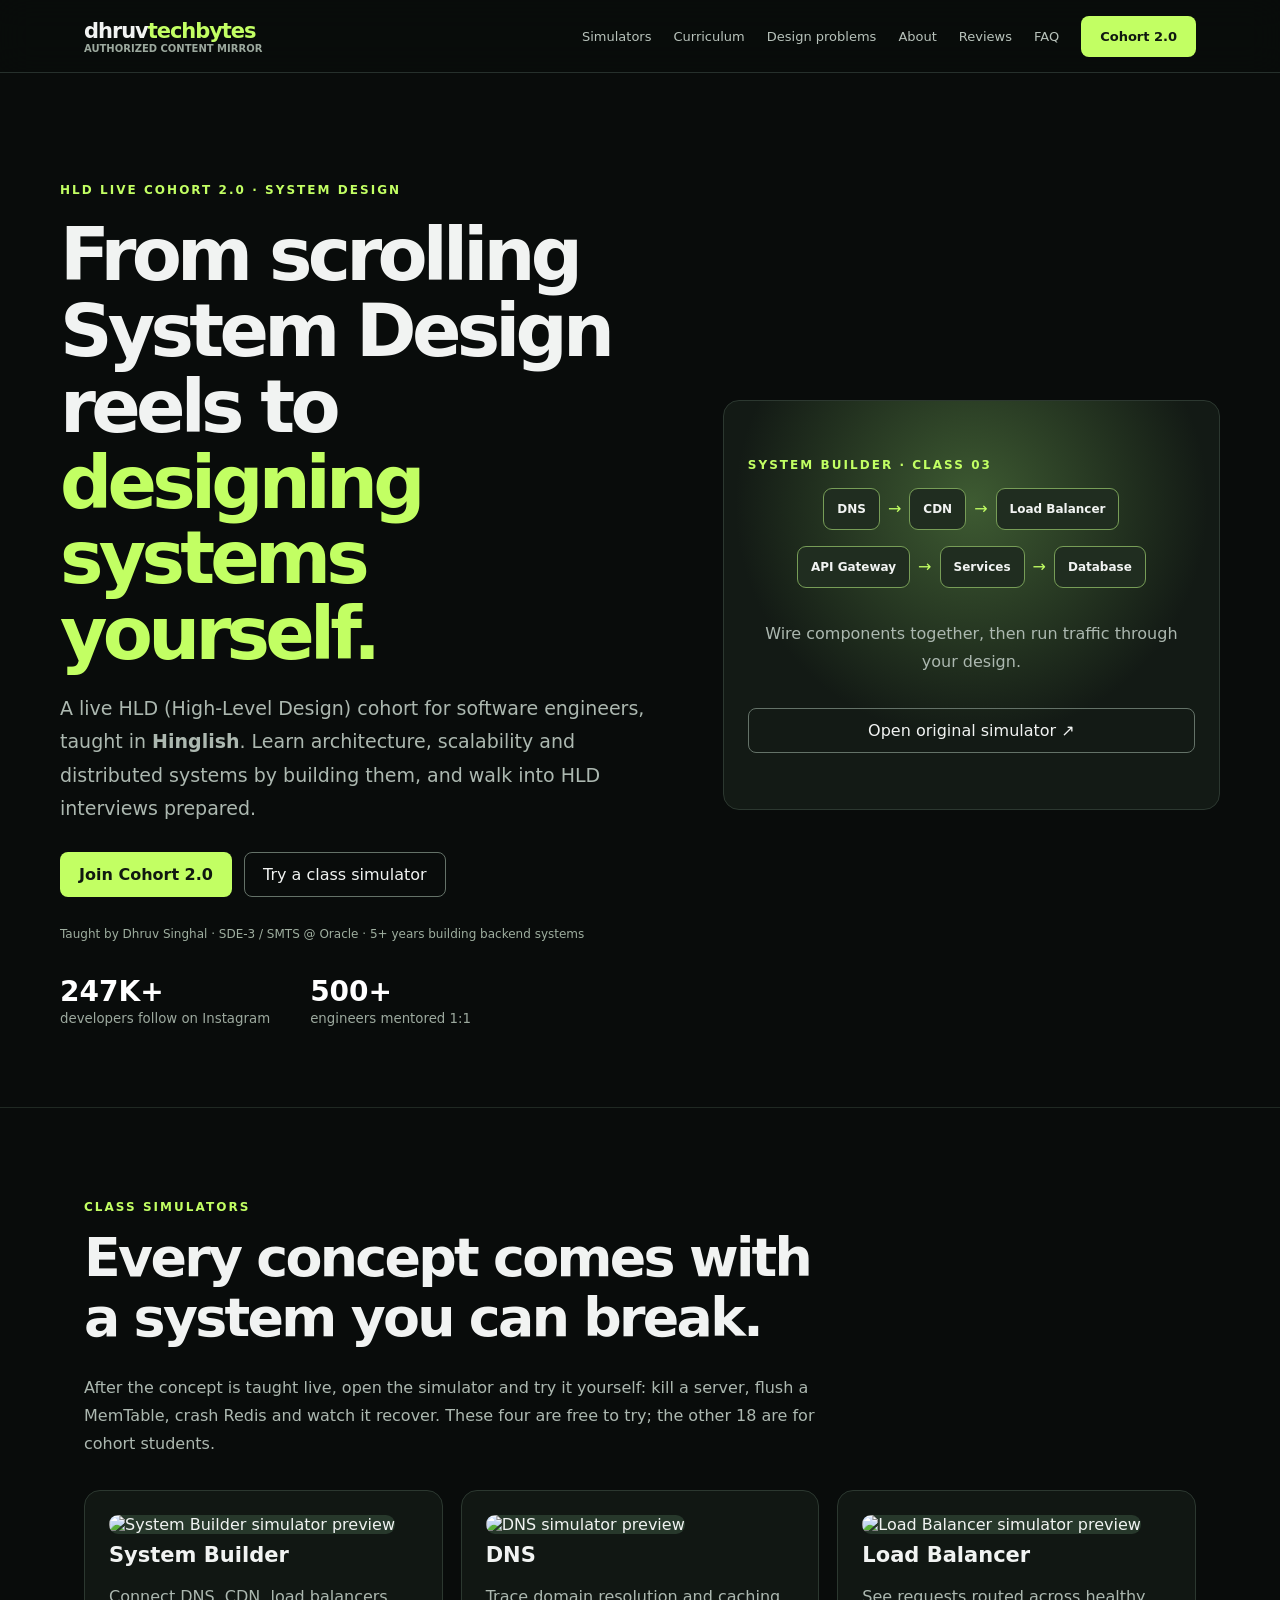
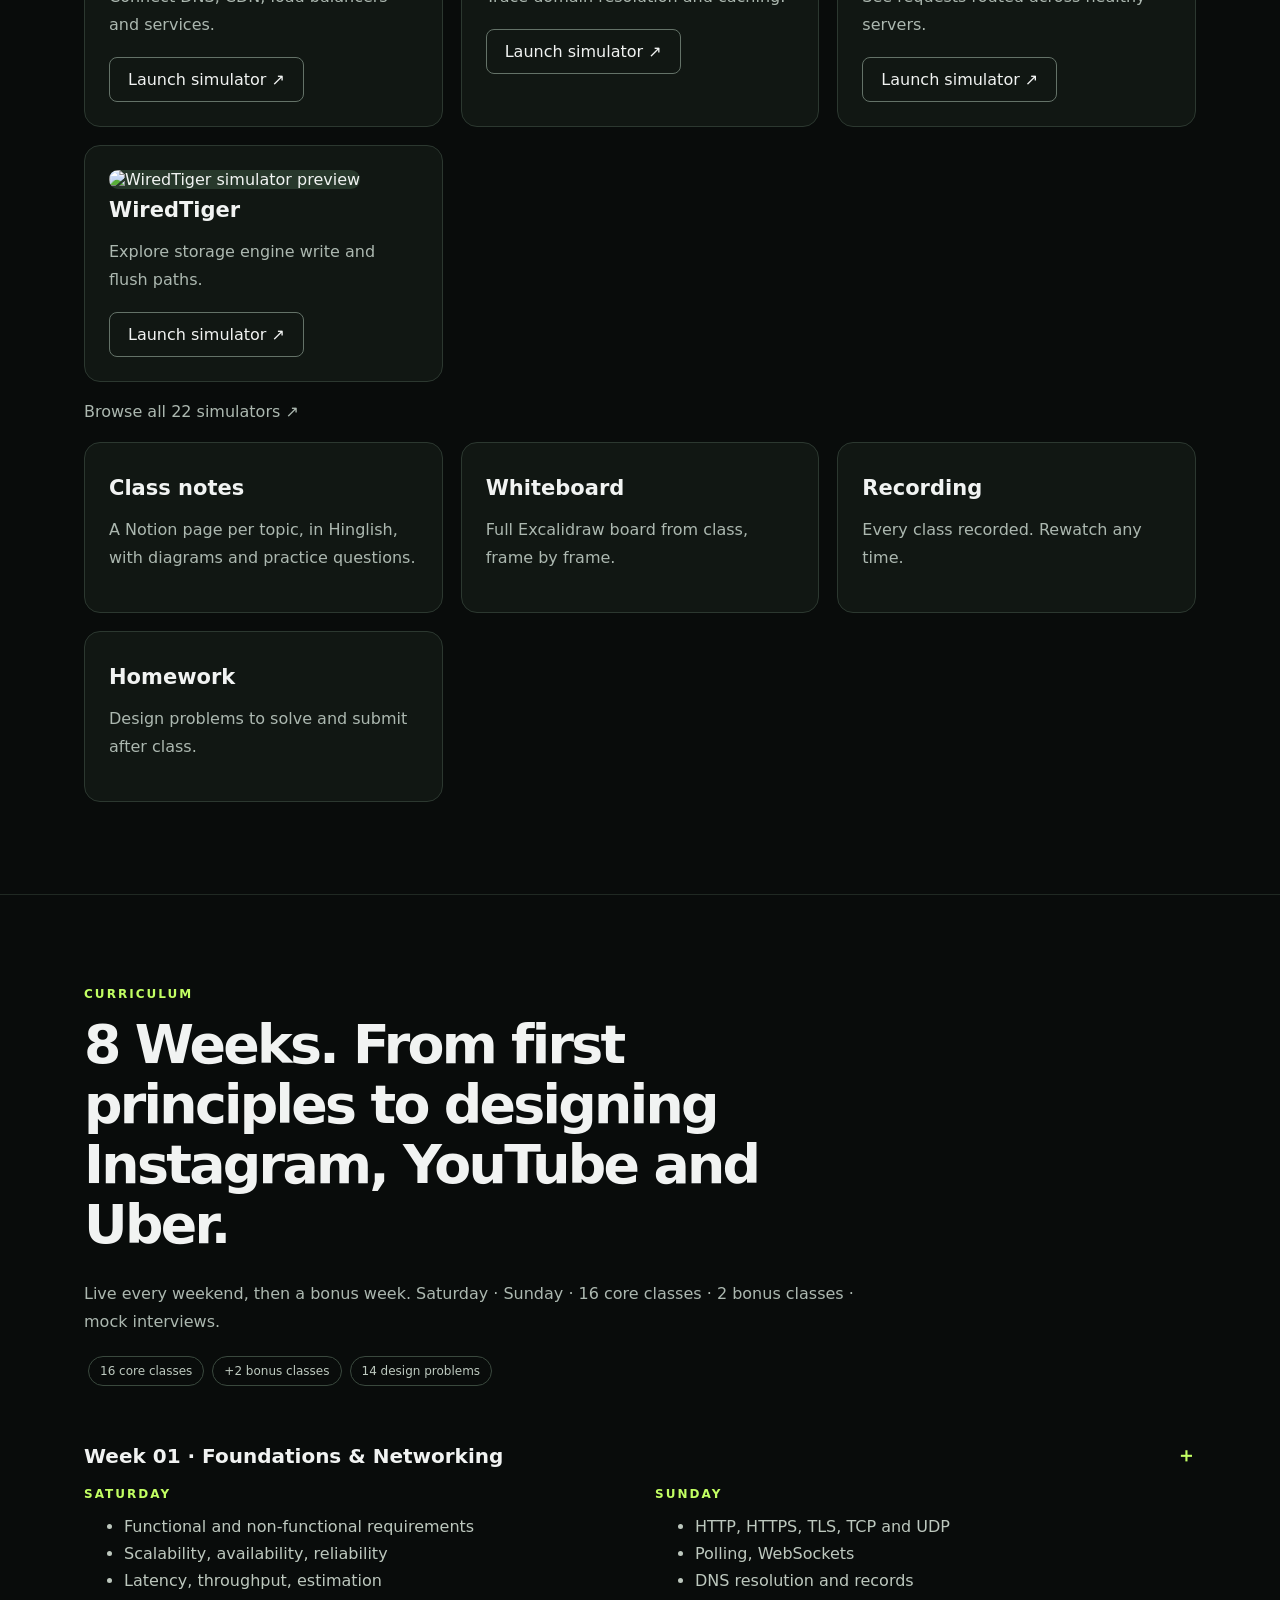
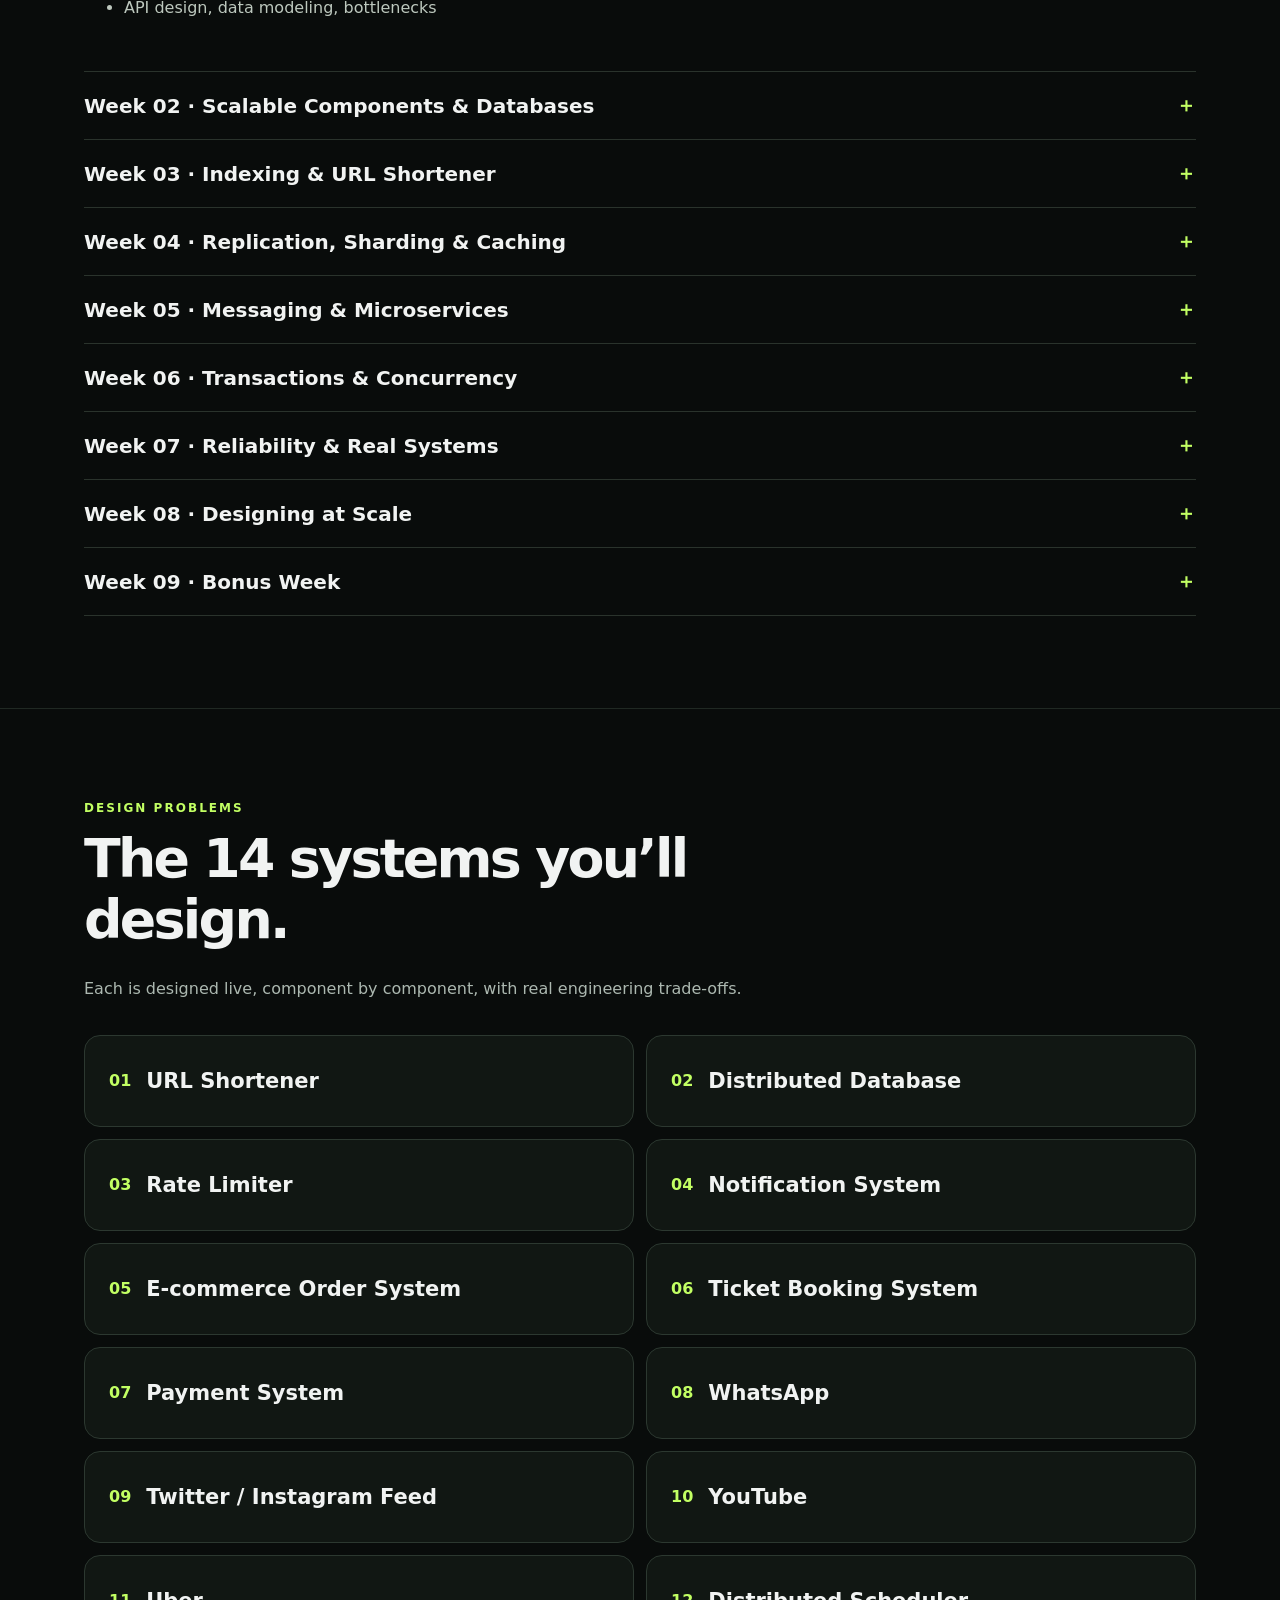
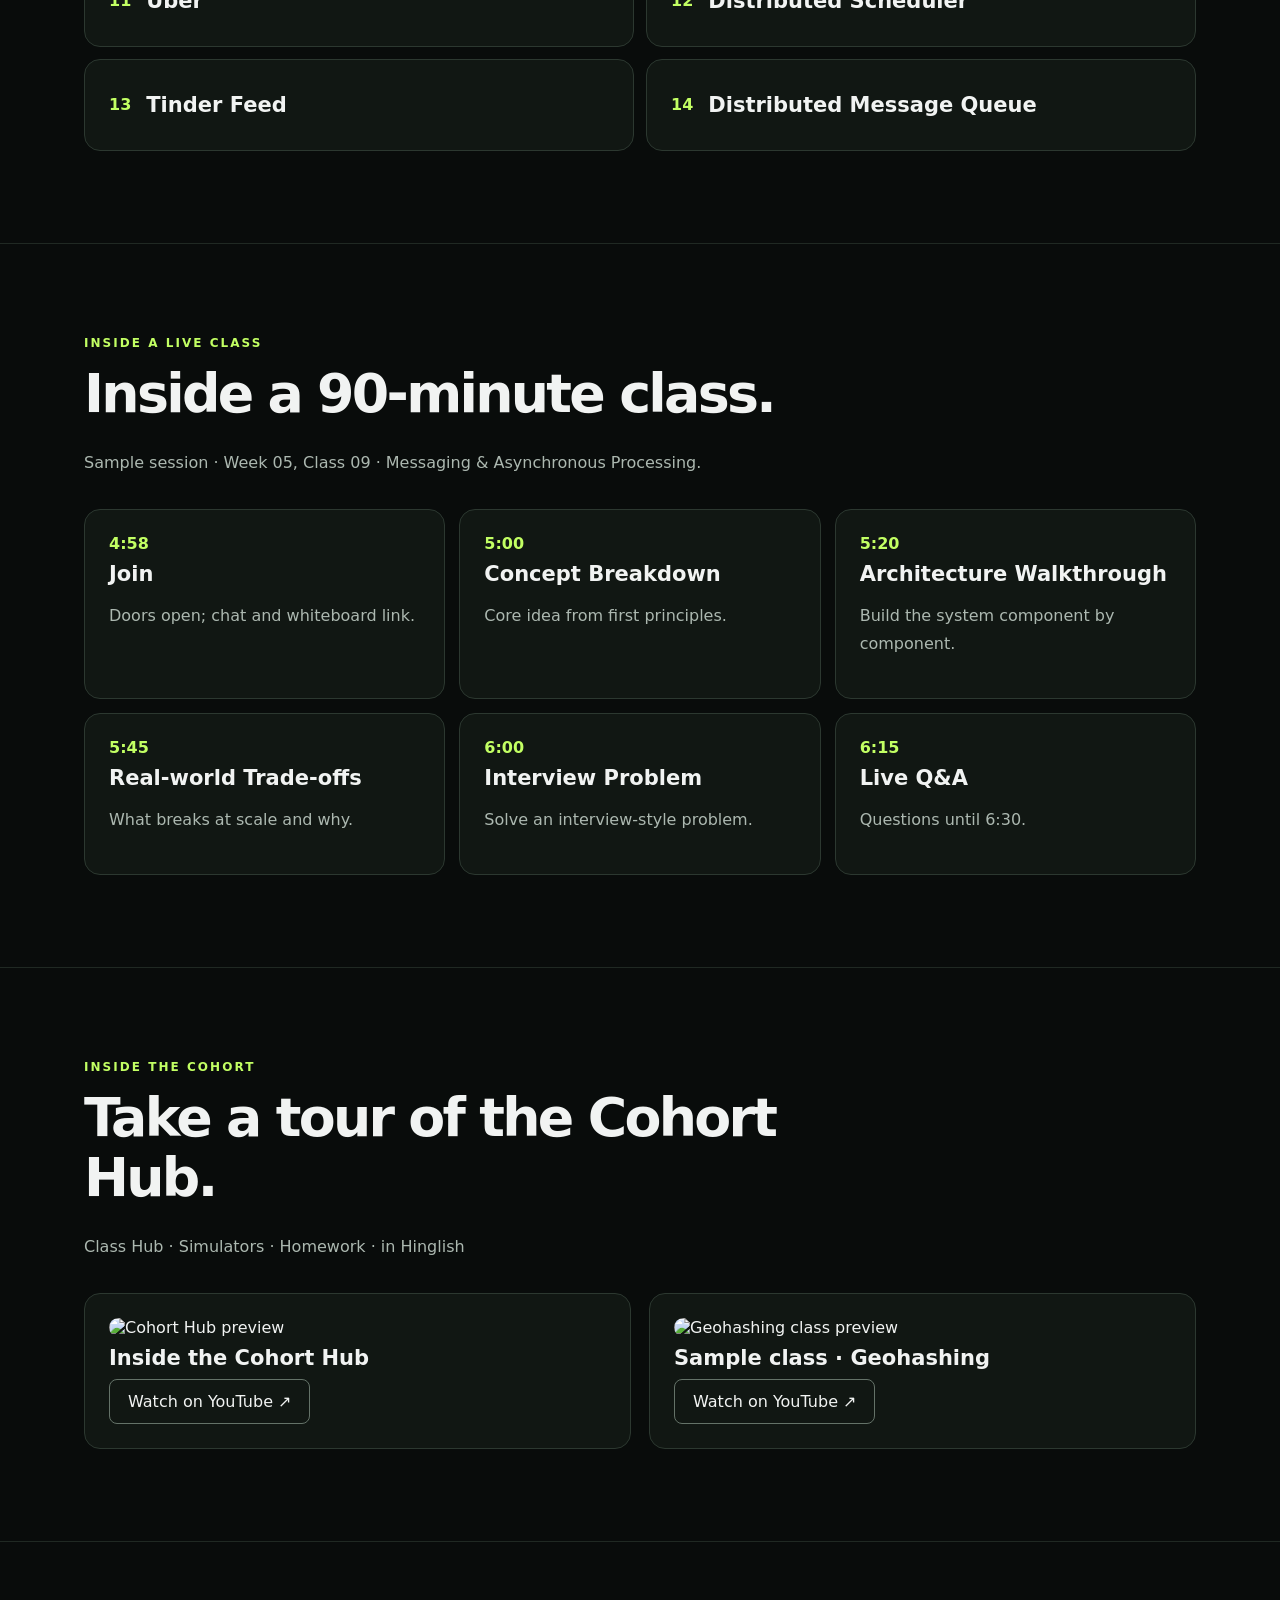
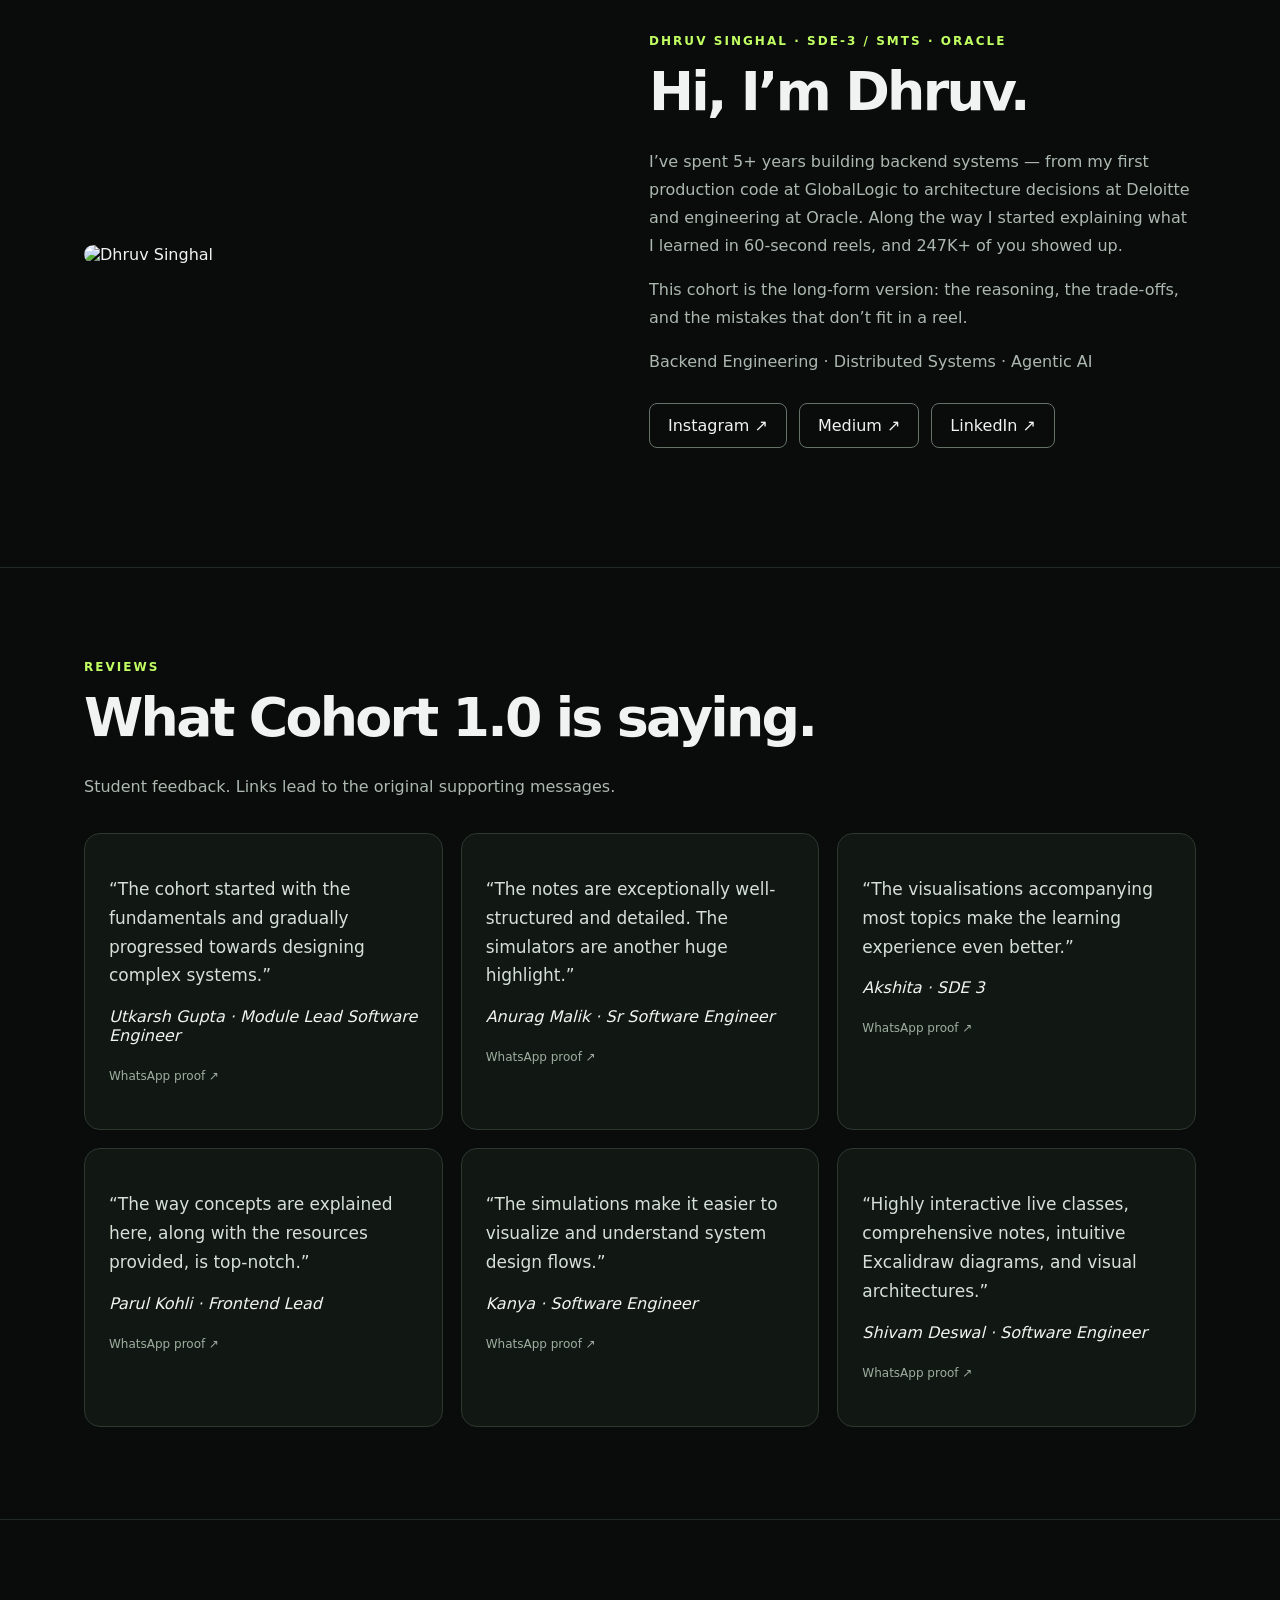
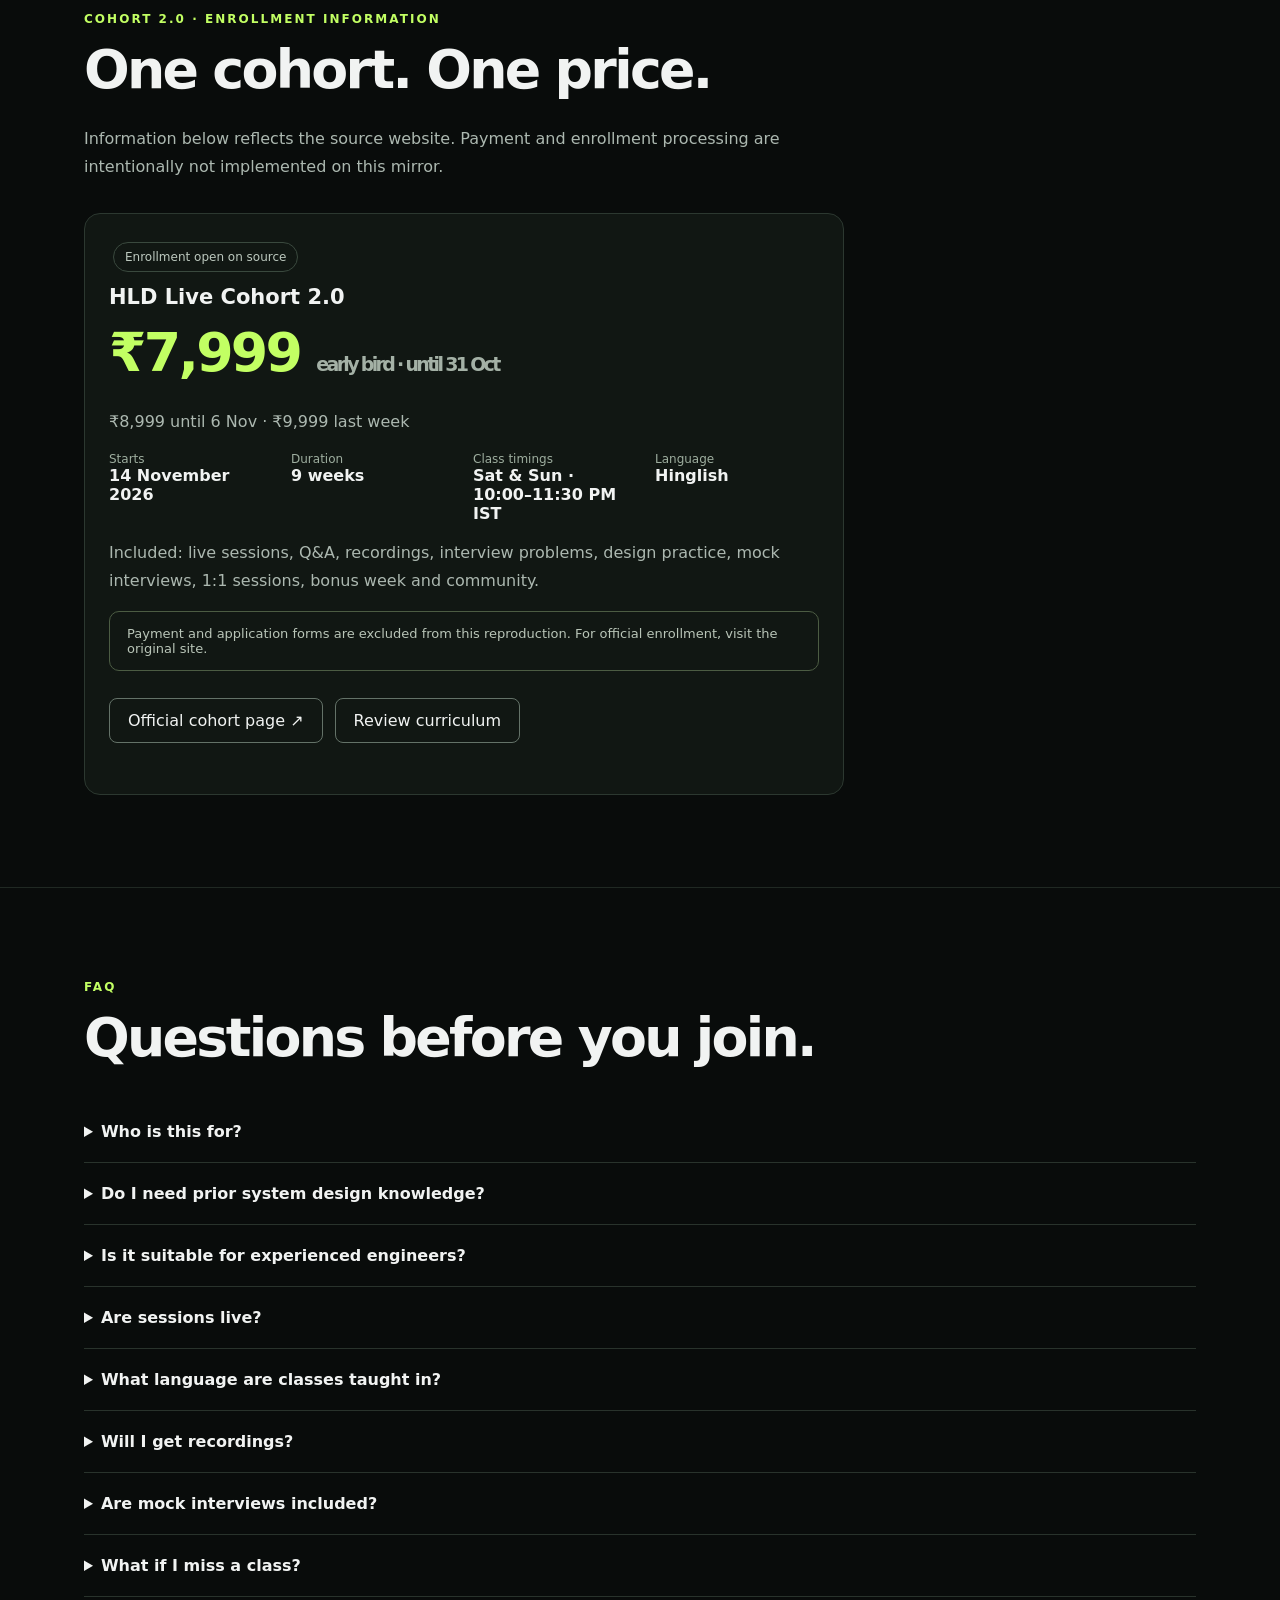
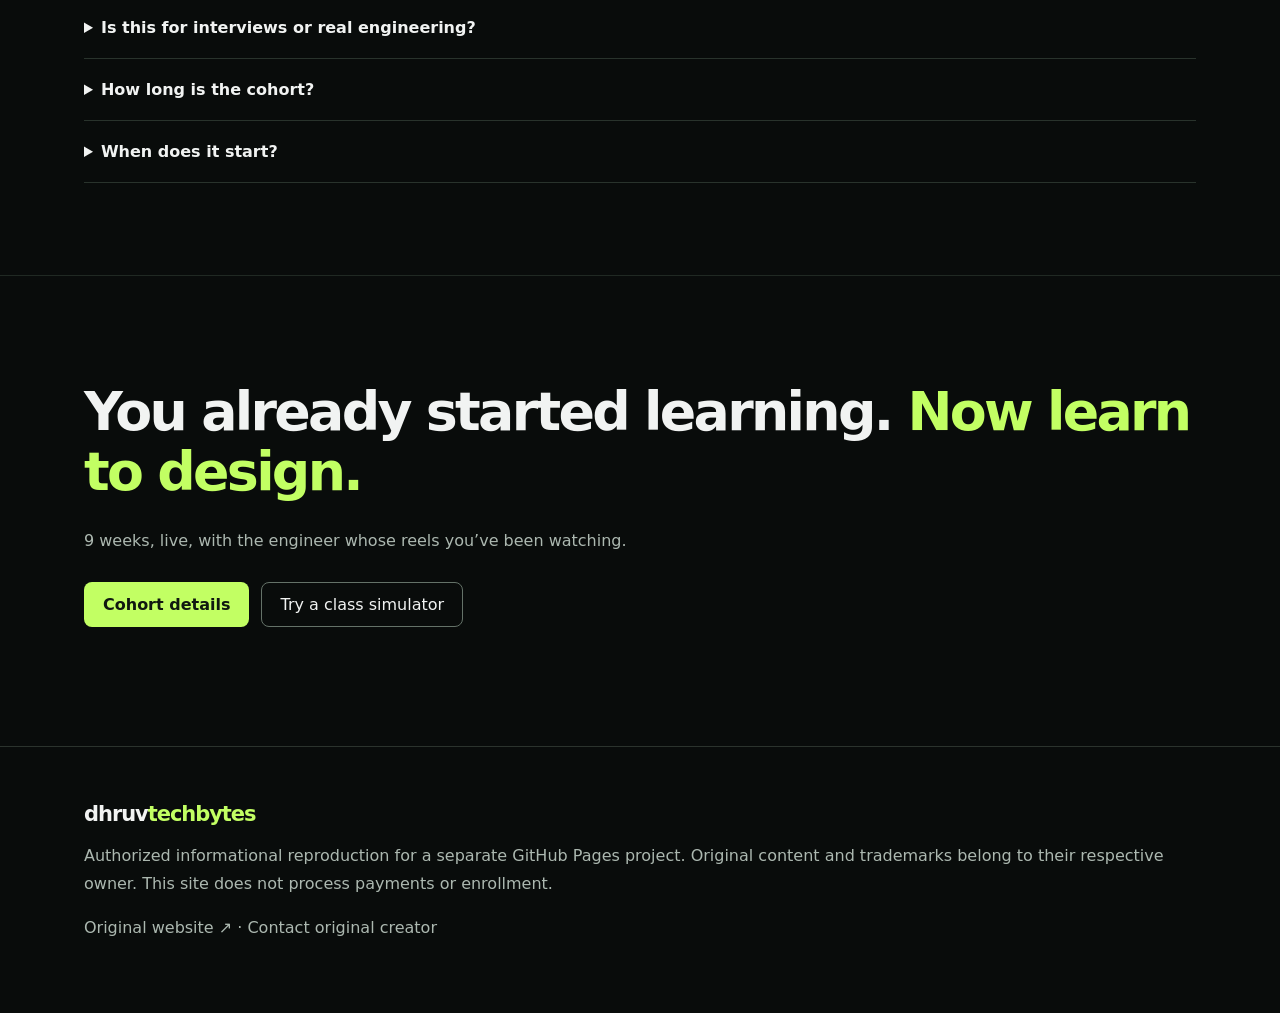
==== hld-cohort/index.html @ 97efcf88 "feat: reproduce authorized HLD cohort content and navigation without payments" ====
<!doctype html><html lang="en"><head><meta charset="utf-8"><meta name="viewport" content="width=device-width,initial-scale=1"><title>HLD Live Cohort 2.0 — DhruvTechBytes (Authorized Mirror)</title><meta name="description" content="HLD Live Cohort 2.0: curriculum, interactive system design simulators, class previews and FAQs."><style>
:root{font-family:Inter,ui-sans-serif,system-ui,sans-serif;color:#f1f3f2;background:#090c0b;scroll-behavior:smooth}*{box-sizing:border-box}body{margin:0}a{color:inherit;text-decoration:none}button{font:inherit;cursor:pointer}.wrap{max-width:1160px;margin:auto;padding:0 24px}header{position:sticky;top:0;background:#090c0bea;backdrop-filter:blur(16px);z-index:5;border-bottom:1px solid #26302c}.nav{min-height:72px;display:flex;align-items:center;justify-content:space-between;gap:16px}.brand{font-weight:900;letter-spacing:-.05em;font-size:21px}.brand span,.accent{color:#c2ff63}.links{display:flex;gap:22px;align-items:center;font-size:13px;color:#b8c3bb}.pill,.primary{display:inline-block;background:#c2ff63;color:#101810;border:0;border-radius:8px;padding:13px 19px;font-weight:800}.outline{display:inline-block;border:1px solid #647268;padding:12px 18px;border-radius:8px}.hero{padding:110px 0 80px;display:grid;grid-template-columns:1.1fr .9fr;gap:55px;align-items:center}.eyebrow{color:#c2ff63;text-transform:uppercase;letter-spacing:.17em;font-size:12px;font-weight:800}h1{font-size:clamp(46px,5.7vw,79px);line-height:1.04;letter-spacing:-.065em;margin:20px 0}h2{font-size:clamp(34px,4.2vw,55px);letter-spacing:-.05em;line-height:1.12;margin:14px 0 25px}h3{font-size:21px;margin:9px 0}p{color:#acb8b0;line-height:1.75}.lead{font-size:19px;max-width:640px}.actions{display:flex;flex-wrap:wrap;gap:12px;margin:27px 0}.card{border:1px solid #2c3830;background:#111713;border-radius:16px;padding:24px}.heroart{min-height:410px;background:radial-gradient(circle at 50% 25%,#3e5b32,#131a15 60%);display:flex;flex-direction:column;justify-content:center;gap:16px}.architecture{display:flex;flex-wrap:wrap;gap:8px;justify-content:center;align-items:center}.node{border:1px solid #779d57;background:#202d20;border-radius:9px;padding:13px;font-size:12px;font-weight:700}.arrow{color:#c2ff63}.stats{display:flex;gap:40px;margin-top:30px}.stats strong{font-size:28px;color:#fff;display:block}.stats small{color:#9ca99e}.section{padding:92px 0;border-top:1px solid #202923}.sectionhead{max-width:770px;margin-bottom:32px}.grid{display:grid;grid-template-columns:repeat(3,1fr);gap:18px}.simcard img{width:100%;aspect-ratio:16/10;object-fit:cover;border-radius:9px;background:#27382b}.simcard p{margin-bottom:18px}.tiny{font-size:12px;color:#9eae9f}.chip{display:inline-block;border:1px solid #3a493e;border-radius:30px;padding:7px 11px;margin:4px;color:#bdc9bf;font-size:12px}.week{border-bottom:1px solid #2a332c;padding:20px 0}.week summary{cursor:pointer;display:flex;justify-content:space-between;gap:15px;align-items:center;font-size:20px;font-weight:750}.weekgrid{display:grid;grid-template-columns:1fr 1fr;gap:30px;padding:18px 0}.week li{color:#bdc8be;margin:8px 0}.systems{display:grid;grid-template-columns:repeat(2,1fr);gap:12px}.system{display:flex;gap:15px;align-items:center}.system b{color:#c2ff63}.timeline{display:grid;grid-template-columns:repeat(3,1fr);gap:14px}.timeline .time{color:#c2ff63;font-weight:800}.media{width:100%;aspect-ratio:16/9;object-fit:cover;border-radius:12px}.quote{font-size:17px;line-height:1.7;color:#d6e0d7}.quote cite{display:block;margin-top:18px;color:#c2ff63;font-style:normal}.faq details{padding:21px 0;border-bottom:1px solid #29332c}.faq summary{cursor:pointer;font-weight:700}.faq p{margin-bottom:0}.footer{padding:55px 0;border-top:1px solid #2b332d}.notice{border:1px solid #4c5c43;padding:14px 17px;border-radius:10px;color:#b9c5b8;font-size:13px}.simdemo{margin-top:20px}.simdemo button{margin:6px 7px 0 0;background:#243728;color:#e4f5dc;border:1px solid #6b8864;border-radius:8px;padding:10px}.simdemo output{display:block;padding:16px;margin-top:14px;background:#090f0b;border-radius:8px;color:#c2ff63;min-height:52px}#menu{display:none}@media(max-width:800px){.hero{grid-template-columns:1fr;padding-top:65px}.grid,.timeline{grid-template-columns:1fr 1fr}.links{display:none;position:absolute;top:72px;left:0;right:0;background:#101812;padding:22px;flex-direction:column}.links.open{display:flex}#menu{display:block;background:none;border:1px solid #445448;color:white;padding:8px;border-radius:7px}.stats{gap:22px}}@media(max-width:540px){.grid,.timeline,.systems,.weekgrid{grid-template-columns:1fr}.stats{flex-wrap:wrap}.section{padding:60px 0}}
</style></head><body><header><div class="wrap nav"><a href="#top" class="brand">dhruv<span>techbytes</span><span style="font-size:10px;display:block;letter-spacing:0;color:#9ca99e">AUTHORIZED CONTENT MIRROR</span></a><button id="menu" aria-label="Toggle navigation" aria-expanded="false">☰</button><nav class="links" id="nav"><a href="#practice">Simulators</a><a href="#curriculum">Curriculum</a><a href="#systems">Design problems</a><a href="#about">About</a><a href="#reviews">Reviews</a><a href="#faq">FAQ</a><a class="pill" href="#cohort">Cohort 2.0</a></nav></div></header>
<main id="top"><div class="wrap hero"><div><div class="eyebrow">HLD Live Cohort 2.0 · System Design</div><h1>From scrolling System Design reels to <span class="accent">designing systems yourself.</span></h1><p class="lead">A live HLD (High-Level Design) cohort for software engineers, taught in <b>Hinglish</b>. Learn architecture, scalability and distributed systems by building them, and walk into HLD interviews prepared.</p><div class="actions"><a class="primary" href="#cohort">Join Cohort 2.0</a><a class="outline" href="#practice">Try a class simulator</a></div><p class="tiny">Taught by Dhruv Singhal · SDE-3 / SMTS @ Oracle · 5+ years building backend systems</p><div class="stats"><div><strong>247K+</strong><small>developers follow on Instagram</small></div><div><strong>500+</strong><small>engineers mentored 1:1</small></div></div></div><div class="card heroart"><div class="eyebrow">System Builder · Class 03</div><div class="architecture"><span class="node">DNS</span><span class="arrow">→</span><span class="node">CDN</span><span class="arrow">→</span><span class="node">Load Balancer</span></div><div class="architecture"><span class="node">API Gateway</span><span class="arrow">→</span><span class="node">Services</span><span class="arrow">→</span><span class="node">Database</span></div><p style="text-align:center">Wire components together, then run traffic through your design.</p><a class="outline" style="text-align:center" href="https://dhruvtechbytes.com/visualize/system-builder" target="_blank" rel="noopener">Open original simulator ↗</a></div></div>
<section id="practice" class="section"><div class="wrap"><div class="sectionhead"><div class="eyebrow">Class simulators</div><h2>Every concept comes with a system you can break.</h2><p>After the concept is taught live, open the simulator and try it yourself: kill a server, flush a MemTable, crash Redis and watch it recover. These four are free to try; the other 18 are for cohort students.</p></div><div class="grid"><article class="card simcard"><img loading="lazy" src="https://dhruvtechbytes.com/sims/system-builder.jpg" alt="System Builder simulator preview"><h3>System Builder</h3><p>Connect DNS, CDN, load balancers and services.</p><a class="outline" href="https://dhruvtechbytes.com/visualize/system-builder" target="_blank" rel="noopener">Launch simulator ↗</a></article><article class="card simcard"><img loading="lazy" src="https://dhruvtechbytes.com/sims/dns.jpg" alt="DNS simulator preview"><h3>DNS</h3><p>Trace domain resolution and caching.</p><a class="outline" href="https://dhruvtechbytes.com/visualize/dns" target="_blank" rel="noopener">Launch simulator ↗</a></article><article class="card simcard"><img loading="lazy" src="https://dhruvtechbytes.com/sims/load-balancer.jpg" alt="Load Balancer simulator preview"><h3>Load Balancer</h3><p>See requests routed across healthy servers.</p><a class="outline" href="https://dhruvtechbytes.com/visualize/load-balancer" target="_blank" rel="noopener">Launch simulator ↗</a></article><article class="card simcard"><img loading="lazy" src="https://dhruvtechbytes.com/sims/wiredtiger.jpg" alt="WiredTiger simulator preview"><h3>WiredTiger</h3><p>Explore storage engine write and flush paths.</p><a class="outline" href="https://dhruvtechbytes.com/visualize/wiredtiger" target="_blank" rel="noopener">Launch simulator ↗</a></article></div><p><a href="https://dhruvtechbytes.com/visualize" target="_blank" rel="noopener">Browse all 22 simulators ↗</a></p><div class="grid"><div class="card"><h3>Class notes</h3><p>A Notion page per topic, in Hinglish, with diagrams and practice questions.</p></div><div class="card"><h3>Whiteboard</h3><p>Full Excalidraw board from class, frame by frame.</p></div><div class="card"><h3>Recording</h3><p>Every class recorded. Rewatch any time.</p></div><div class="card"><h3>Homework</h3><p>Design problems to solve and submit after class.</p></div></div></div></section>
<section id="curriculum" class="section"><div class="wrap"><div class="sectionhead"><div class="eyebrow">Curriculum</div><h2>8 Weeks. From first principles to designing Instagram, YouTube and Uber.</h2><p>Live every weekend, then a bonus week. Saturday · Sunday · 16 core classes · 2 bonus classes · mock interviews.</p><span class="chip">16 core classes</span><span class="chip">+2 bonus classes</span><span class="chip">14 design problems</span></div><details class="week" open><summary><span>Week 01 · Foundations &amp; Networking</span><span class="accent">＋</span></summary><div class="weekgrid"><div><div class="eyebrow">Saturday</div><ul><li>Functional and non-functional requirements</li><li>Scalability, availability, reliability</li><li>Latency, throughput, estimation</li><li>API design, data modeling, bottlenecks</li></ul></div><div><div class="eyebrow">Sunday</div><ul><li>HTTP, HTTPS, TLS, TCP and UDP</li><li>Polling, WebSockets</li><li>DNS resolution and records</li></ul></div></div></details><details class="week" ><summary><span>Week 02 · Scalable Components &amp; Databases</span><span class="accent">＋</span></summary><div class="weekgrid"><div><div class="eyebrow">Saturday</div><ul><li>CDN, forward and reverse proxies</li><li>Load balancers and health checks</li><li>API gateways, horizontal and vertical scaling</li></ul></div><div><div class="eyebrow">Sunday</div><ul><li>SQL vs NoSQL, ACID</li><li>Key-value, document, wide-column and graph</li><li>Database selection framework</li></ul></div></div></details><details class="week" ><summary><span>Week 03 · Indexing &amp; URL Shortener</span><span class="accent">＋</span></summary><div class="weekgrid"><div><div class="eyebrow">Saturday</div><ul><li>Access patterns and indexing</li><li>B-trees, hash, geospatial and full-text indexes</li></ul></div><div><div class="eyebrow">Sunday</div><ul><li>Design a URL Shortener</li><li>Snowflake IDs, ticket server, ZooKeeper</li><li>Redis cache-aside and read replicas</li></ul></div></div></details><details class="week" ><summary><span>Week 04 · Replication, Sharding &amp; Caching</span><span class="accent">＋</span></summary><div class="weekgrid"><div><div class="eyebrow">Saturday</div><ul><li>Database replication and failover</li><li>Partitioning, sharding, CAP theorem</li><li>Design a Distributed Database</li></ul></div><div><div class="eyebrow">Sunday</div><ul><li>Caching patterns and TTL</li><li>Cache stampede, hot keys, Redis</li><li>Design a Rate Limiter</li></ul></div></div></details><details class="week" ><summary><span>Week 05 · Messaging &amp; Microservices</span><span class="accent">＋</span></summary><div class="weekgrid"><div><div class="eyebrow">Saturday</div><ul><li>Kafka, queues, pub/sub, consumer groups</li><li>Ordering, delivery semantics and DLQs</li><li>Design a Notification System</li></ul></div><div><div class="eyebrow">Sunday</div><ul><li>Monolith vs microservices</li><li>Service boundaries and discovery</li><li>Strangler pattern</li></ul></div></div></details><details class="week" ><summary><span>Week 06 · Transactions &amp; Concurrency</span><span class="accent">＋</span></summary><div class="weekgrid"><div><div class="eyebrow">Saturday</div><ul><li>2PC, Sagas, CQRS and event-driven systems</li><li>Design an E-commerce Order System</li></ul></div><div><div class="eyebrow">Sunday</div><ul><li>Race conditions, locking and isolation</li><li>Design a Ticket Booking System</li></ul></div></div></details><details class="week" ><summary><span>Week 07 · Reliability &amp; Real Systems</span><span class="accent">＋</span></summary><div class="weekgrid"><div><div class="eyebrow">Saturday</div><ul><li>Idempotency, retries, circuit breakers</li><li>Distributed counters and failover</li><li>Design a Payment System</li></ul></div><div><div class="eyebrow">Sunday</div><ul><li>WhatsApp, notification and monitoring systems</li></ul></div></div></details><details class="week" ><summary><span>Week 08 · Designing at Scale</span><span class="accent">＋</span></summary><div class="weekgrid"><div><div class="eyebrow">Saturday</div><ul><li>Twitter / Instagram feed, YouTube</li><li>Fan-out, caching, video processing</li></ul></div><div><div class="eyebrow">Sunday</div><ul><li>Uber and geospatial systems</li><li>Distributed scheduler</li><li>Final mock interview</li></ul></div></div></details><details class="week" ><summary><span>Week 09 · Bonus Week</span><span class="accent">＋</span></summary><div class="weekgrid"><div><div class="eyebrow">Saturday</div><ul><li>Design Tinder Feed Service</li><li>Location databases and S2 geometry</li></ul></div><div><div class="eyebrow">Sunday</div><ul><li>Design a Distributed Message Queue — Kafka</li></ul></div></div></details></div></section>
<section id="systems" class="section"><div class="wrap"><div class="sectionhead"><div class="eyebrow">Design problems</div><h2>The 14 systems you’ll design.</h2><p>Each is designed live, component by component, with real engineering trade-offs.</p></div><div class="systems"><div class="card system"><b>01</b><h3>URL Shortener</h3></div><div class="card system"><b>02</b><h3>Distributed Database</h3></div><div class="card system"><b>03</b><h3>Rate Limiter</h3></div><div class="card system"><b>04</b><h3>Notification System</h3></div><div class="card system"><b>05</b><h3>E-commerce Order System</h3></div><div class="card system"><b>06</b><h3>Ticket Booking System</h3></div><div class="card system"><b>07</b><h3>Payment System</h3></div><div class="card system"><b>08</b><h3>WhatsApp</h3></div><div class="card system"><b>09</b><h3>Twitter / Instagram Feed</h3></div><div class="card system"><b>10</b><h3>YouTube</h3></div><div class="card system"><b>11</b><h3>Uber</h3></div><div class="card system"><b>12</b><h3>Distributed Scheduler</h3></div><div class="card system"><b>13</b><h3>Tinder Feed</h3></div><div class="card system"><b>14</b><h3>Distributed Message Queue</h3></div></div></div></section>
<section class="section"><div class="wrap"><div class="sectionhead"><div class="eyebrow">Inside a live class</div><h2>Inside a 90-minute class.</h2><p>Sample session · Week 05, Class 09 · Messaging & Asynchronous Processing.</p></div><div class="timeline"><div class="card"><div class="time">4:58</div><h3>Join</h3><p>Doors open; chat and whiteboard link.</p></div><div class="card"><div class="time">5:00</div><h3>Concept Breakdown</h3><p>Core idea from first principles.</p></div><div class="card"><div class="time">5:20</div><h3>Architecture Walkthrough</h3><p>Build the system component by component.</p></div><div class="card"><div class="time">5:45</div><h3>Real-world Trade-offs</h3><p>What breaks at scale and why.</p></div><div class="card"><div class="time">6:00</div><h3>Interview Problem</h3><p>Solve an interview-style problem.</p></div><div class="card"><div class="time">6:15</div><h3>Live Q&A</h3><p>Questions until 6:30.</p></div></div></div></section>
<section class="section"><div class="wrap"><div class="sectionhead"><div class="eyebrow">Inside the cohort</div><h2>Take a tour of the Cohort Hub.</h2><p>Class Hub · Simulators · Homework · in Hinglish</p></div><div class="grid" style="grid-template-columns:repeat(auto-fit,minmax(280px,1fr))"><div class="card"><img class="media" loading="lazy" src="https://dhruvtechbytes.com/sample/cohort-hub.jpg" alt="Cohort Hub preview"><h3>Inside the Cohort Hub</h3><a class="outline" href="https://youtu.be/oeYO9FJY6ns" target="_blank" rel="noopener">Watch on YouTube ↗</a></div><div class="card"><img class="media" loading="lazy" src="https://dhruvtechbytes.com/sample/geohashing.jpg" alt="Geohashing class preview"><h3>Sample class · Geohashing</h3><a class="outline" href="https://youtu.be/nA-RqZi8Wj8" target="_blank" rel="noopener">Watch on YouTube ↗</a></div></div></div></section>
<section id="about" class="section"><div class="wrap"><div class="grid" style="grid-template-columns:repeat(auto-fit,minmax(280px,1fr));align-items:center"><img style="width:100%;border-radius:18px" loading="lazy" src="https://dhruvtechbytes.com/dhruv-singhal.jpg" alt="Dhruv Singhal"><div><div class="eyebrow">Dhruv Singhal · SDE-3 / SMTS · Oracle</div><h2>Hi, I’m Dhruv.</h2><p>I’ve spent 5+ years building backend systems — from my first production code at GlobalLogic to architecture decisions at Deloitte and engineering at Oracle. Along the way I started explaining what I learned in 60-second reels, and 247K+ of you showed up.</p><p>This cohort is the long-form version: the reasoning, the trade-offs, and the mistakes that don’t fit in a reel.</p><p>Backend Engineering · Distributed Systems · Agentic AI</p><div class="actions"><a class="outline" href="https://instagram.com/dhruvtechbytes">Instagram ↗</a><a class="outline" href="https://medium.com/@dhruvtechbytes">Medium ↗</a><a class="outline" href="https://www.linkedin.com/in/dhruv-singhal-83b292184/">LinkedIn ↗</a></div></div></div></div></section>
<section id="reviews" class="section"><div class="wrap"><div class="sectionhead"><div class="eyebrow">Reviews</div><h2>What Cohort 1.0 is saying.</h2><p>Student feedback. Links lead to the original supporting messages.</p></div><div class="grid"><div class="card"><p class="quote">“The cohort started with the fundamentals and gradually progressed towards designing complex systems.”</p><cite>Utkarsh Gupta · Module Lead Software Engineer</cite><p><a class="tiny" href="https://dhruvtechbytes.com/testimonials/utkarsh.jpg" target="_blank" rel="noopener">WhatsApp proof ↗</a></p></div><div class="card"><p class="quote">“The notes are exceptionally well-structured and detailed. The simulators are another huge highlight.”</p><cite>Anurag Malik · Sr Software Engineer</cite><p><a class="tiny" href="https://dhruvtechbytes.com/testimonials/anurag.jpg" target="_blank" rel="noopener">WhatsApp proof ↗</a></p></div><div class="card"><p class="quote">“The visualisations accompanying most topics make the learning experience even better.”</p><cite>Akshita · SDE 3</cite><p><a class="tiny" href="https://dhruvtechbytes.com/testimonials/ss1.jpg" target="_blank" rel="noopener">WhatsApp proof ↗</a></p></div><div class="card"><p class="quote">“The way concepts are explained here, along with the resources provided, is top-notch.”</p><cite>Parul Kohli · Frontend Lead</cite><p><a class="tiny" href="https://dhruvtechbytes.com/testimonials/parul.jpg" target="_blank" rel="noopener">WhatsApp proof ↗</a></p></div><div class="card"><p class="quote">“The simulations make it easier to visualize and understand system design flows.”</p><cite>Kanya · Software Engineer</cite><p><a class="tiny" href="https://dhruvtechbytes.com/testimonials/kanya.jpg" target="_blank" rel="noopener">WhatsApp proof ↗</a></p></div><div class="card"><p class="quote">“Highly interactive live classes, comprehensive notes, intuitive Excalidraw diagrams, and visual architectures.”</p><cite>Shivam Deswal · Software Engineer</cite><p><a class="tiny" href="https://dhruvtechbytes.com/testimonials/shivam-deswal.jpg" target="_blank" rel="noopener">WhatsApp proof ↗</a></p></div></div></div></section>
<section id="cohort" class="section"><div class="wrap"><div class="sectionhead"><div class="eyebrow">Cohort 2.0 · Enrollment information</div><h2>One cohort. One price.</h2><p>Information below reflects the source website. Payment and enrollment processing are intentionally not implemented on this mirror.</p></div><div class="card" style="max-width:760px"><span class="chip">Enrollment open on source</span><h3>HLD Live Cohort 2.0</h3><h2 class="accent">₹7,999 <small style="font-size:19px;color:#a4b1a6">early bird · until 31 Oct</small></h2><p>₹8,999 until 6 Nov · ₹9,999 last week</p><div class="grid" style="grid-template-columns:repeat(auto-fit,minmax(130px,1fr))"><div><div class="tiny">Starts</div><b>14 November 2026</b></div><div><div class="tiny">Duration</div><b>9 weeks</b></div><div><div class="tiny">Class timings</div><b>Sat & Sun · 10:00–11:30 PM IST</b></div><div><div class="tiny">Language</div><b>Hinglish</b></div></div><p>Included: live sessions, Q&A, recordings, interview problems, design practice, mock interviews, 1:1 sessions, bonus week and community.</p><div class="notice">Payment and application forms are excluded from this reproduction. For official enrollment, visit the original site.</div><div class="actions"><a class="outline" href="https://dhruvtechbytes.com/#cohort" target="_blank" rel="noopener">Official cohort page ↗</a><a class="outline" href="#curriculum">Review curriculum</a></div></div></div></section>
<section id="faq" class="section faq"><div class="wrap"><div class="sectionhead"><div class="eyebrow">FAQ</div><h2>Questions before you join.</h2></div><details><summary>Who is this for?</summary><p>For software engineers who want to master System Design, build strong architectural thinking, and confidently tackle interviews.</p></details><details><summary>Do I need prior system design knowledge?</summary><p>No. Week 01 starts from foundations.</p></details><details><summary>Is it suitable for experienced engineers?</summary><p>Yes. From entry-level developers to senior engineers, tech leads and architects.</p></details><details><summary>Are sessions live?</summary><p>Yes. Every session is taught live by Dhruv, with Q&amp;A.</p></details><details><summary>What language are classes taught in?</summary><p>Hinglish — a mix of English and Hindi. Diagrams and technical terms remain in English.</p></details><details><summary>Will I get recordings?</summary><p>Yes. Every session is recorded and shared with cohort students.</p></details><details><summary>Are mock interviews included?</summary><p>Yes. Mock interviews run between weeks, with a final session in week eight.</p></details><details><summary>What if I miss a class?</summary><p>Watch the recording and bring questions to the next live Q&amp;A or community.</p></details><details><summary>Is this for interviews or real engineering?</summary><p>Both. The cohort teaches how real systems are designed and how to communicate that thinking in interviews.</p></details><details><summary>How long is the cohort?</summary><p>Eight core weeks of Saturday and Sunday live sessions, plus a bonus week.</p></details><details><summary>When does it start?</summary><p>Saturday, 14 November 2026.</p></details></div></section><section class="section"><div class="wrap"><h2>You already started learning. <span class="accent">Now learn to design.</span></h2><p>9 weeks, live, with the engineer whose reels you’ve been watching.</p><div class="actions"><a class="primary" href="#cohort">Cohort details</a><a class="outline" href="#practice">Try a class simulator</a></div></div></section></main><footer class="footer"><div class="wrap"><div class="brand">dhruv<span>techbytes</span></div><p>Authorized informational reproduction for a separate GitHub Pages project. Original content and trademarks belong to their respective owner. This site does not process payments or enrollment.</p><p><a href="https://dhruvtechbytes.com/" target="_blank" rel="noopener">Original website ↗</a> · <a href="mailto:dhruvtechbytes@gmail.com">Contact original creator</a></p></div></footer><script>const m=document.querySelector('#menu'),n=document.querySelector('#nav');m.addEventListener('click',()=>{let open=n.classList.toggle('open');m.setAttribute('aria-expanded',String(open))});n.querySelectorAll('a').forEach(a=>a.addEventListener('click',()=>{n.classList.remove('open');m.setAttribute('aria-expanded','false')}));</script></body></html>
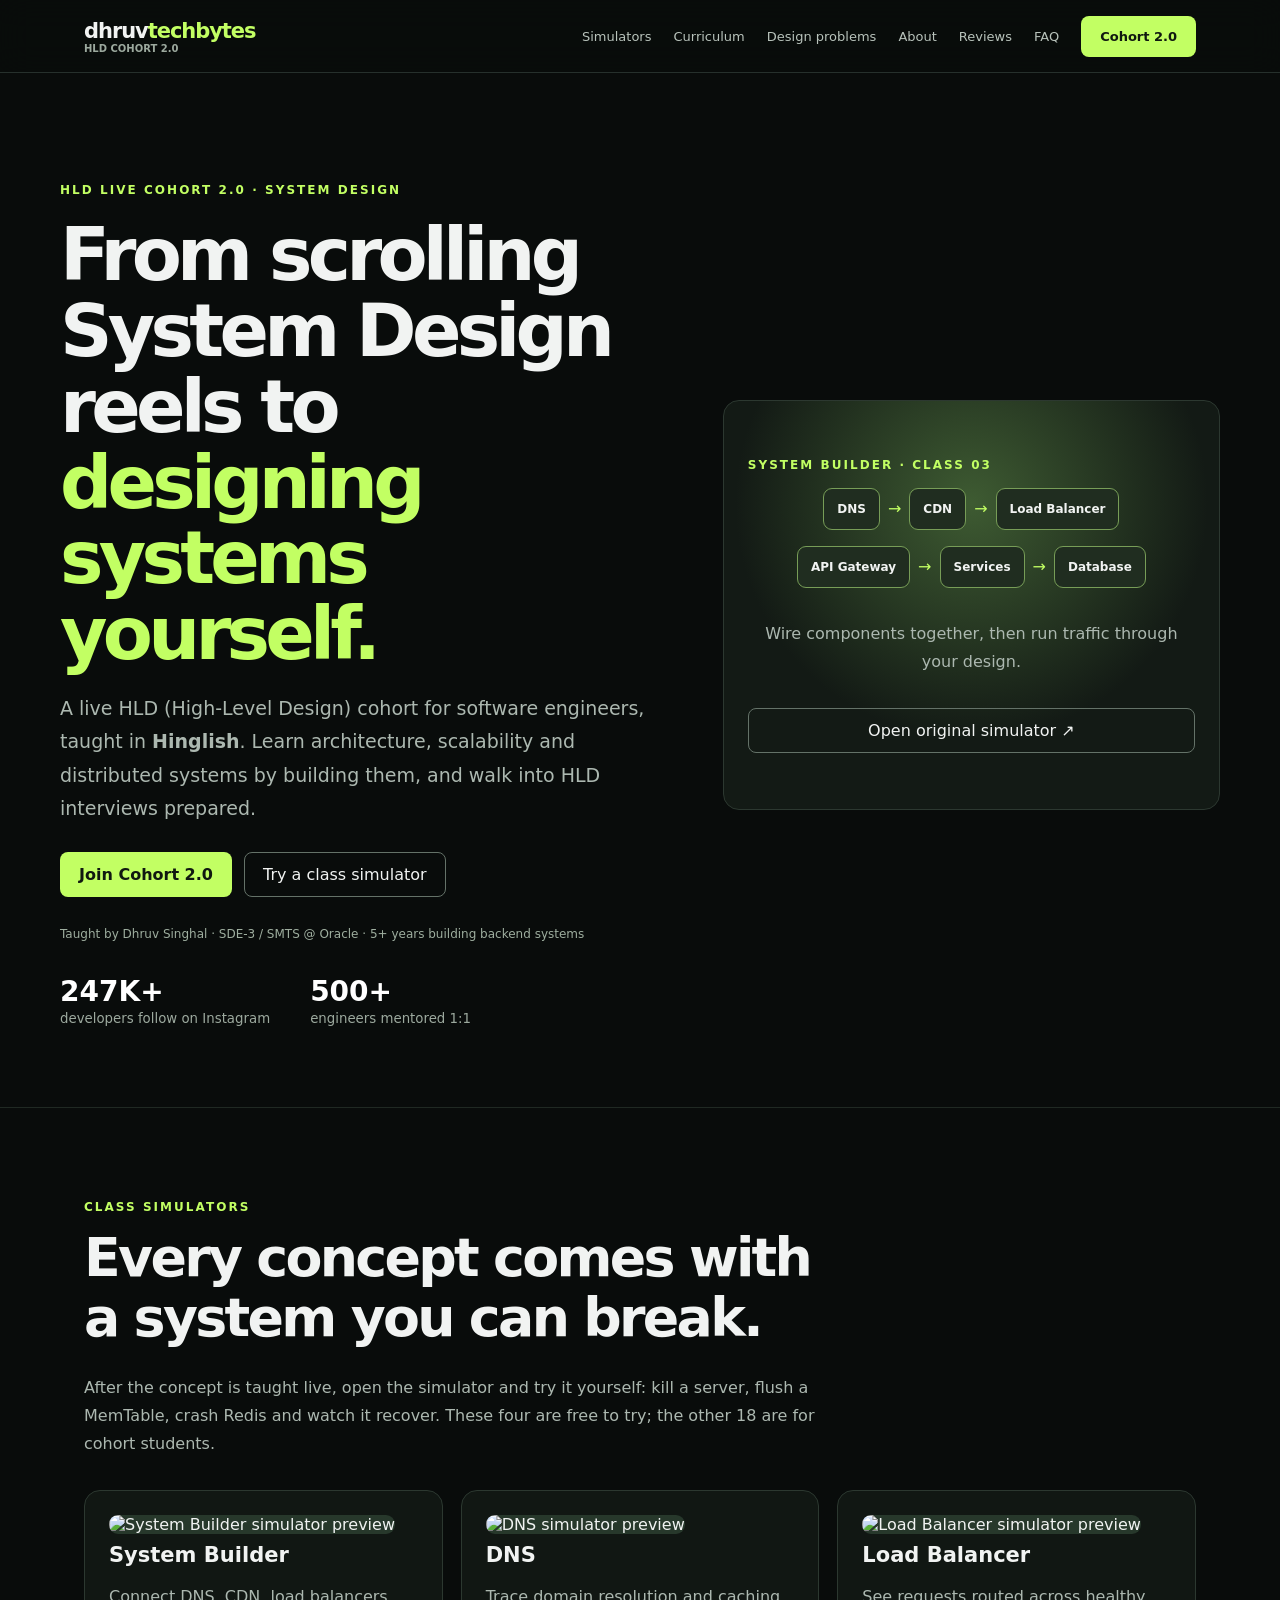
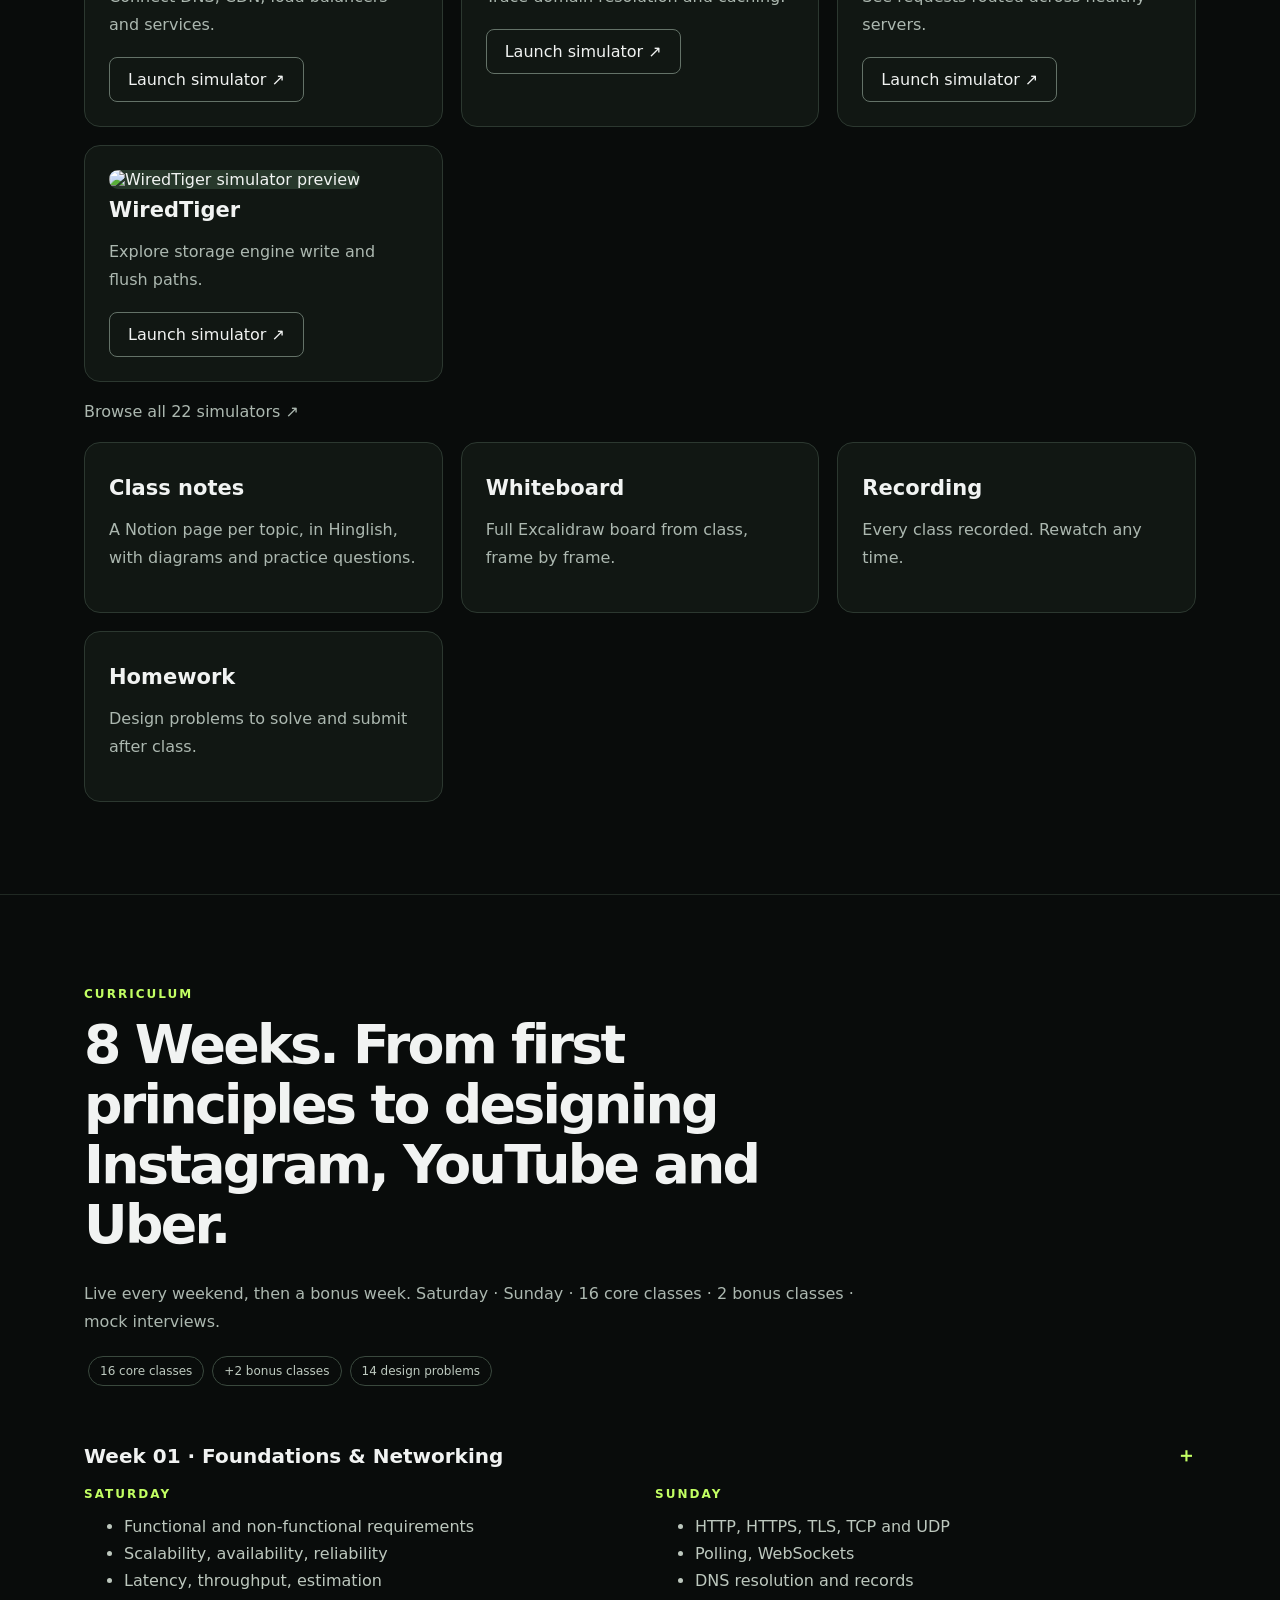
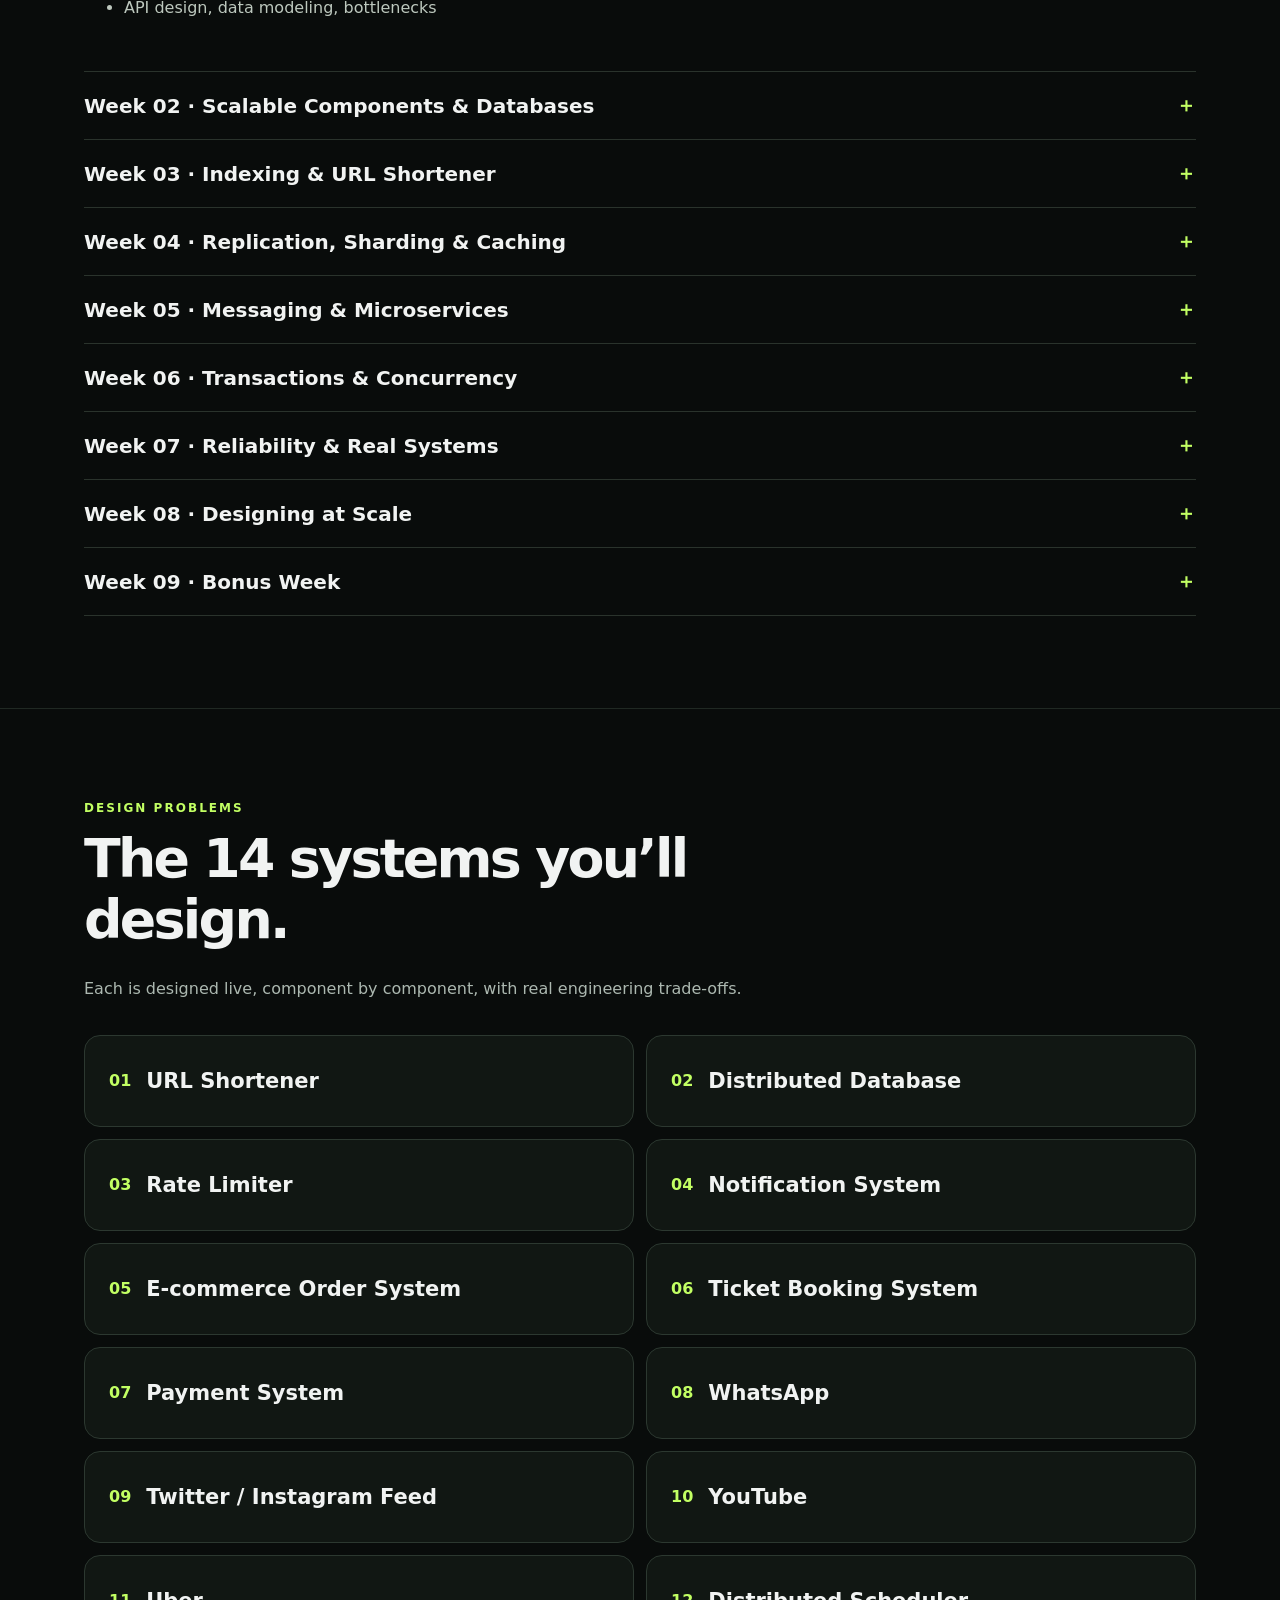
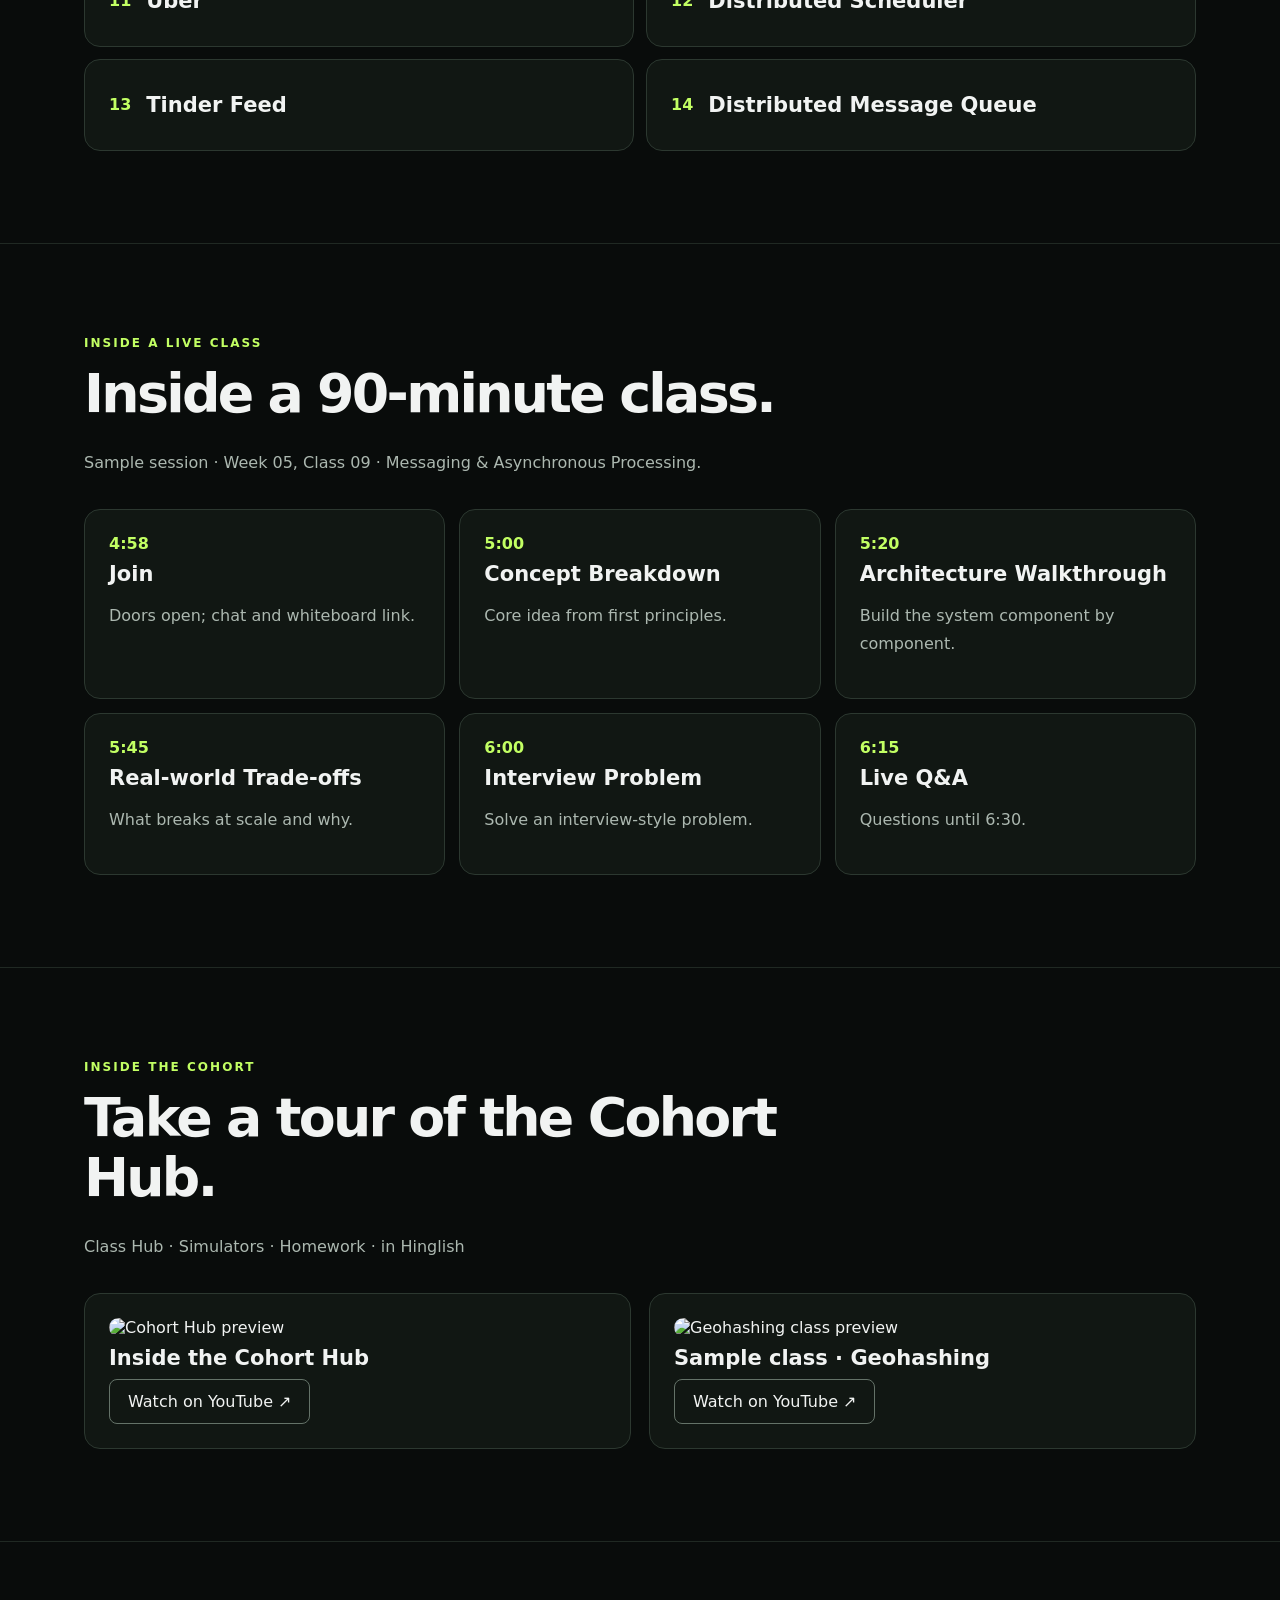
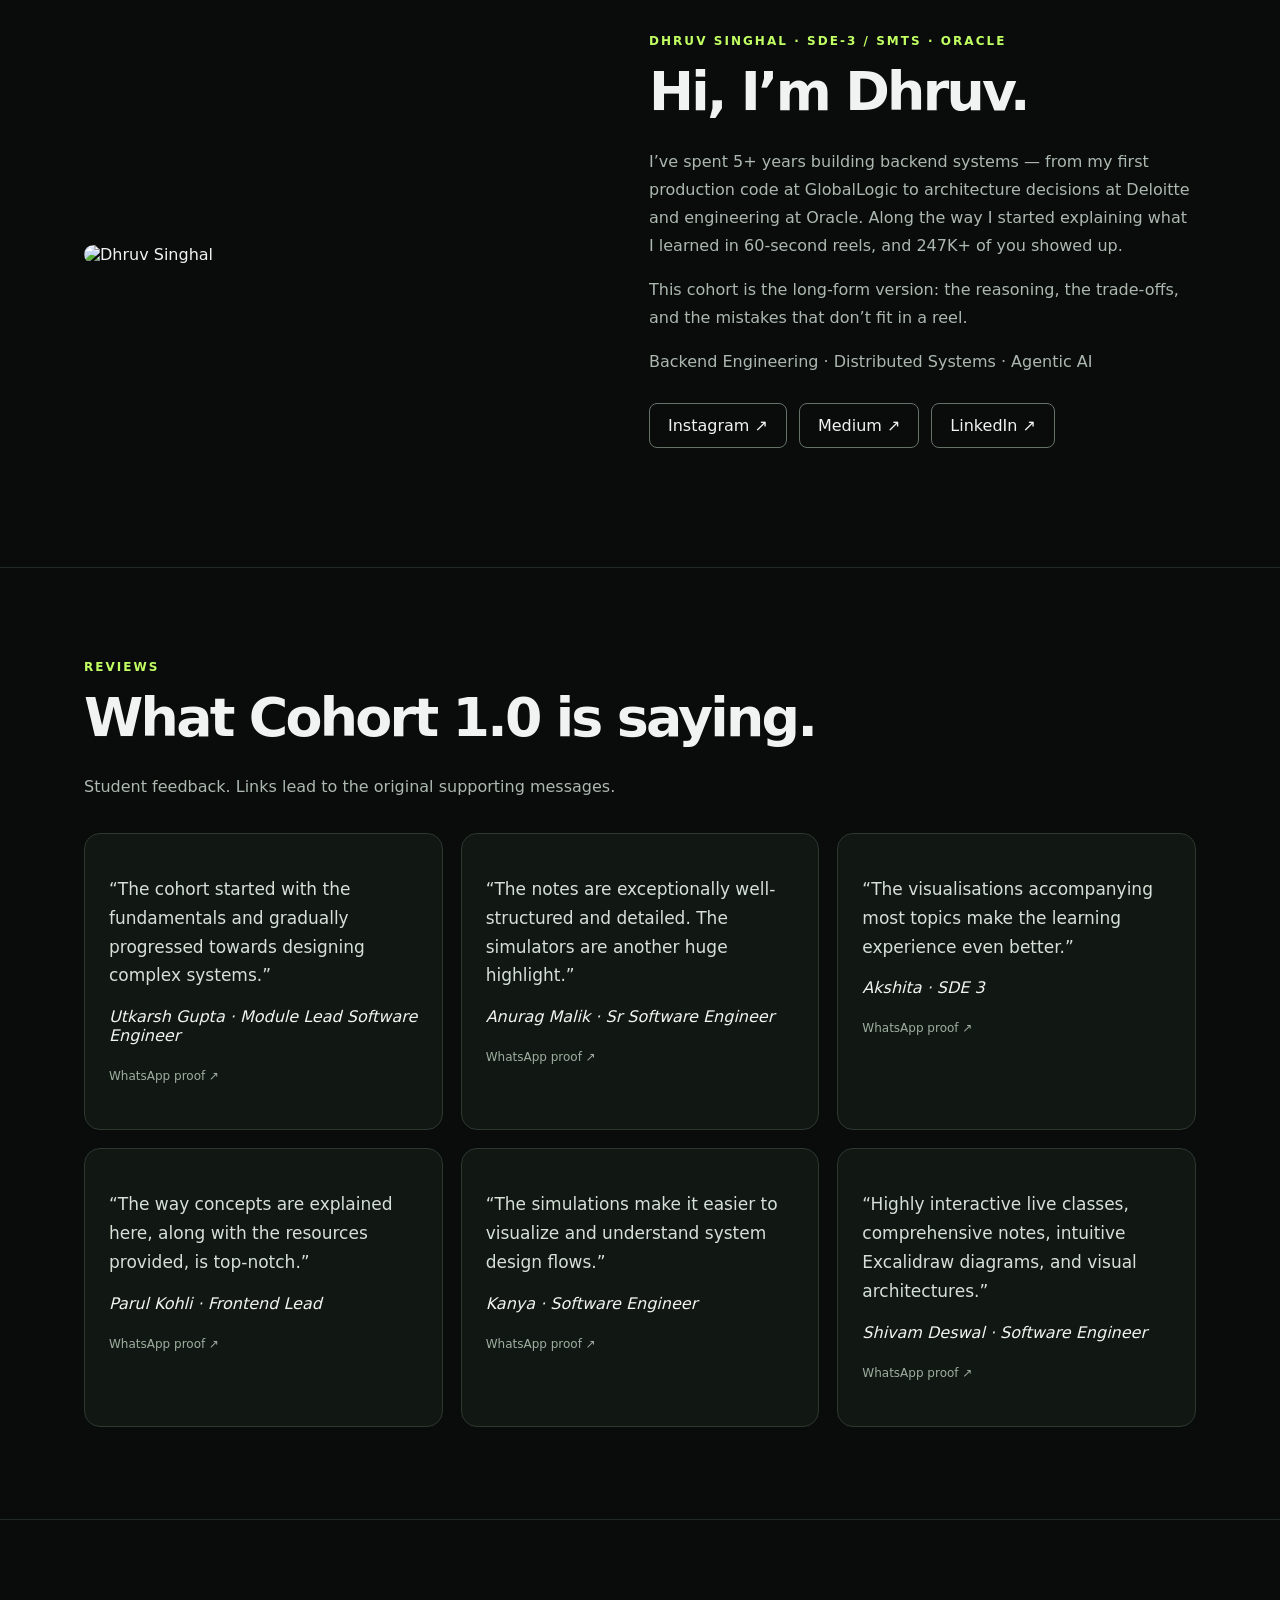
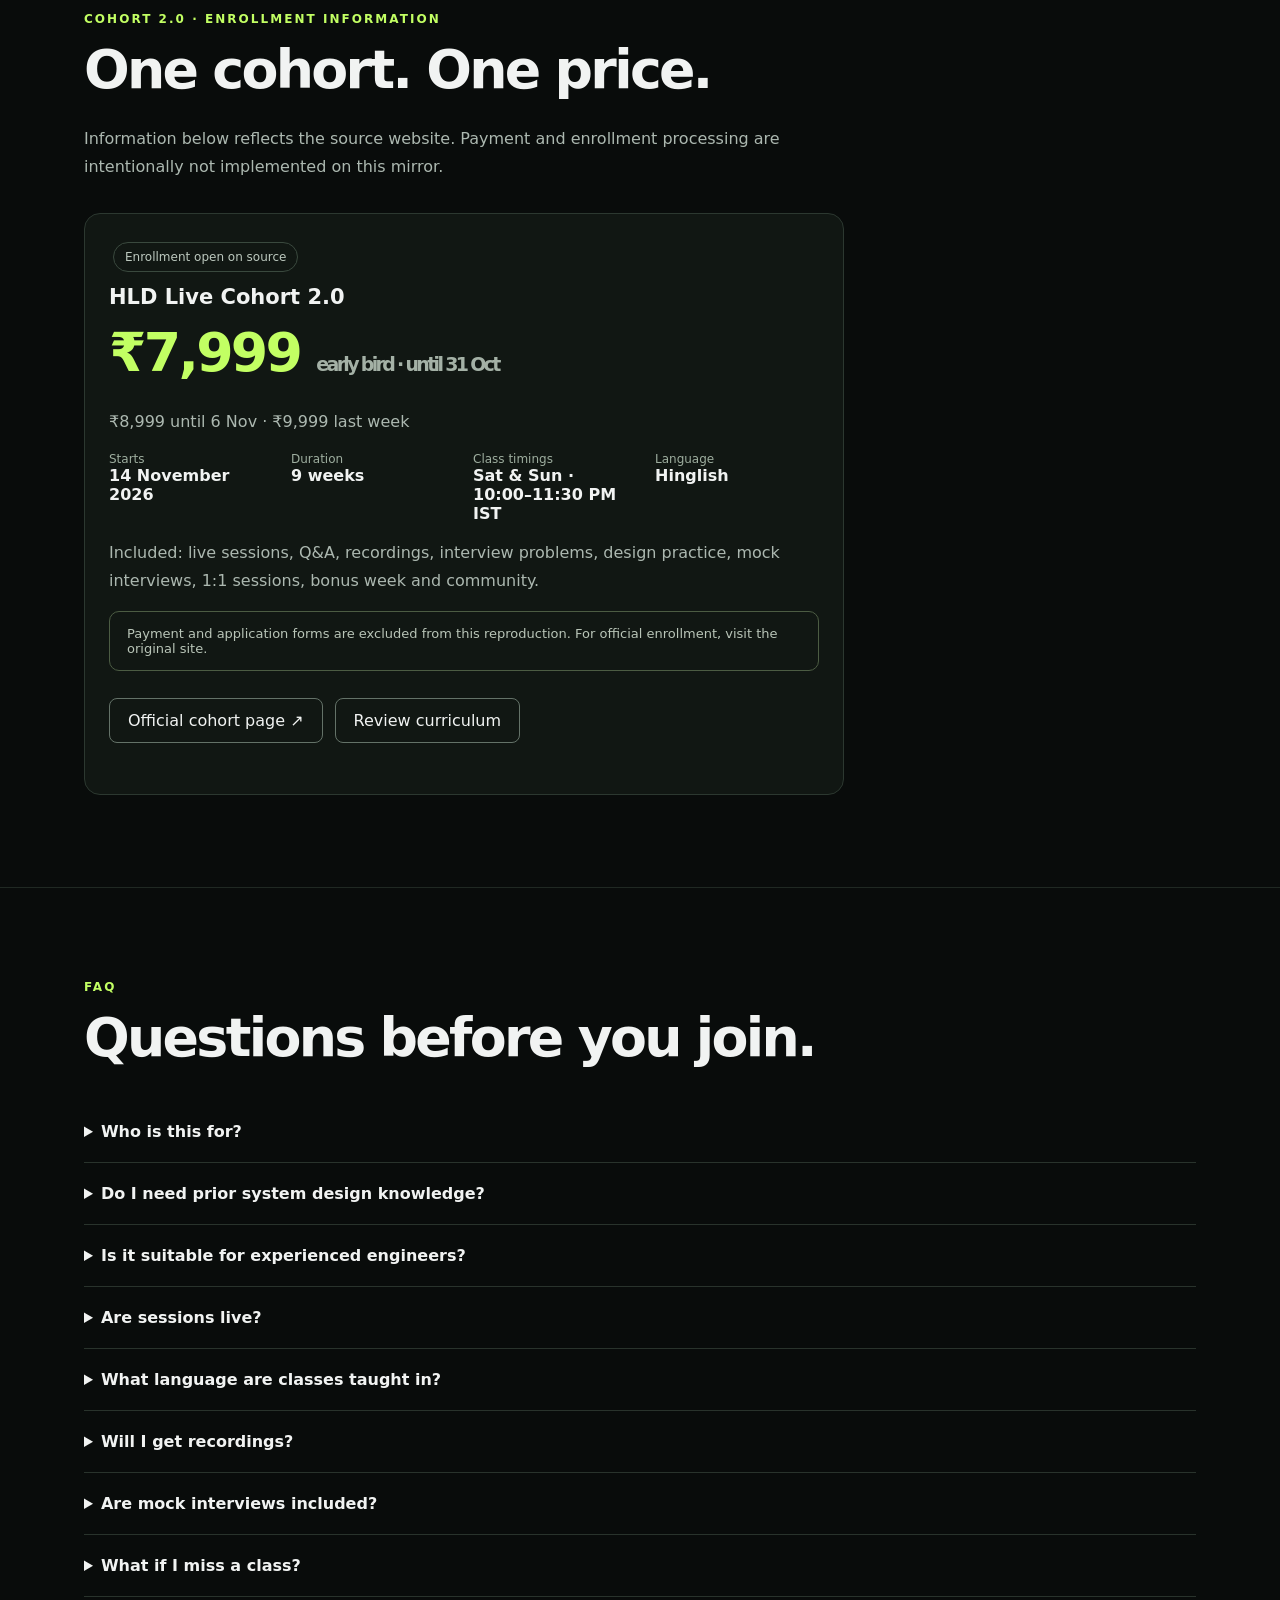
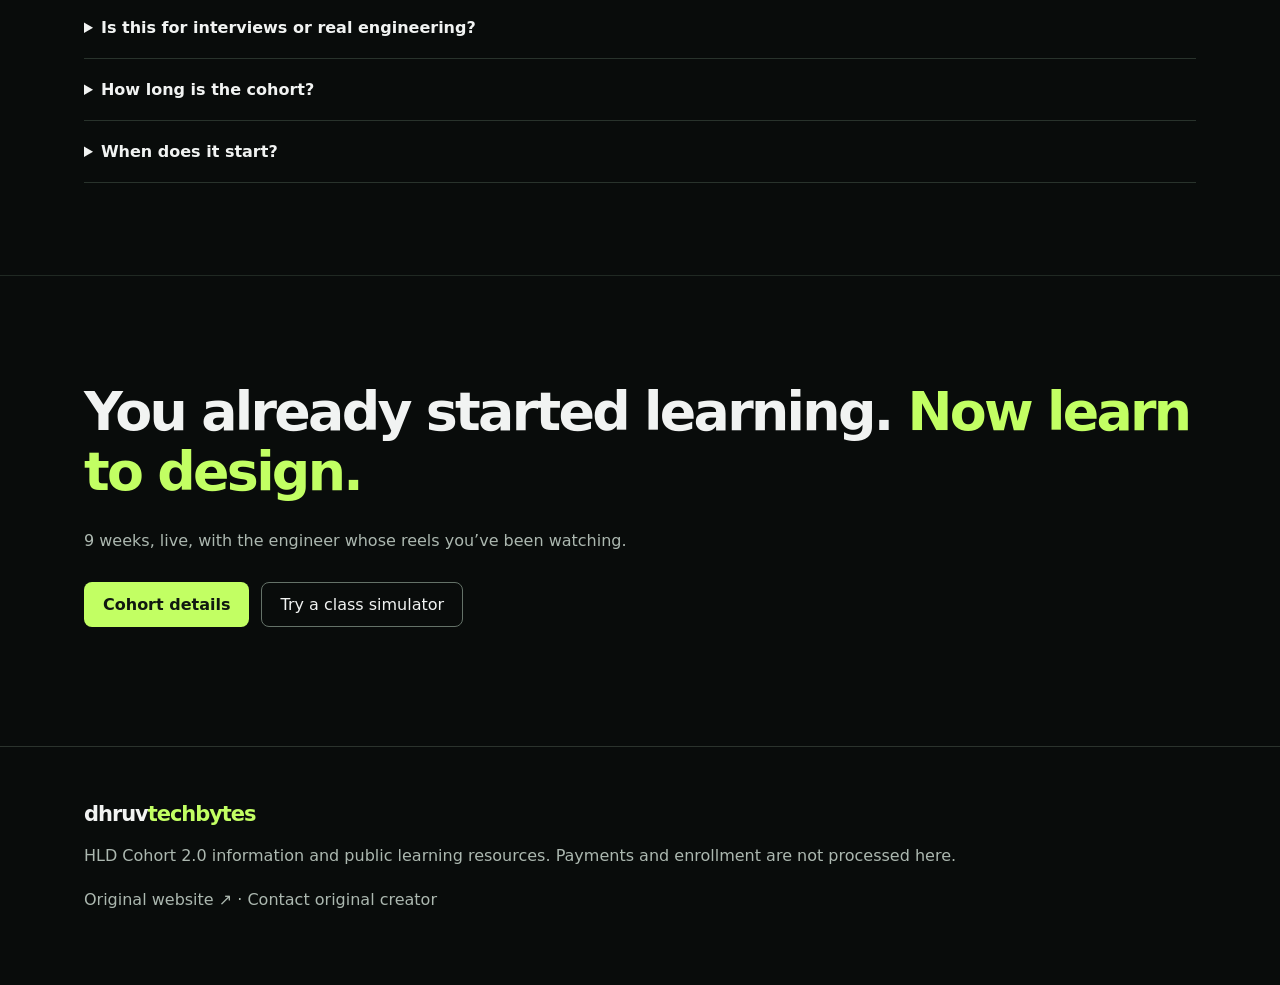
==== commit a73aed70: "feat: launch improved HLD mirror with searchable curriculum and design problems" ====
--- a/hld-cohort/index.html
+++ b/hld-cohort/index.html
@@ -1,13 +1,13 @@
 <!doctype html><html lang="en"><head><meta charset="utf-8"><meta name="viewport" content="width=device-width,initial-scale=1"><title>HLD Live Cohort 2.0 — DhruvTechBytes (Authorized Mirror)</title><meta name="description" content="HLD Live Cohort 2.0: curriculum, interactive system design simulators, class previews and FAQs."><style>
 :root{font-family:Inter,ui-sans-serif,system-ui,sans-serif;color:#f1f3f2;background:#090c0b;scroll-behavior:smooth}*{box-sizing:border-box}body{margin:0}a{color:inherit;text-decoration:none}button{font:inherit;cursor:pointer}.wrap{max-width:1160px;margin:auto;padding:0 24px}header{position:sticky;top:0;background:#090c0bea;backdrop-filter:blur(16px);z-index:5;border-bottom:1px solid #26302c}.nav{min-height:72px;display:flex;align-items:center;justify-content:space-between;gap:16px}.brand{font-weight:900;letter-spacing:-.05em;font-size:21px}.brand span,.accent{color:#c2ff63}.links{display:flex;gap:22px;align-items:center;font-size:13px;color:#b8c3bb}.pill,.primary{display:inline-block;background:#c2ff63;color:#101810;border:0;border-radius:8px;padding:13px 19px;font-weight:800}.outline{display:inline-block;border:1px solid #647268;padding:12px 18px;border-radius:8px}.hero{padding:110px 0 80px;display:grid;grid-template-columns:1.1fr .9fr;gap:55px;align-items:center}.eyebrow{color:#c2ff63;text-transform:uppercase;letter-spacing:.17em;font-size:12px;font-weight:800}h1{font-size:clamp(46px,5.7vw,79px);line-height:1.04;letter-spacing:-.065em;margin:20px 0}h2{font-size:clamp(34px,4.2vw,55px);letter-spacing:-.05em;line-height:1.12;margin:14px 0 25px}h3{font-size:21px;margin:9px 0}p{color:#acb8b0;line-height:1.75}.lead{font-size:19px;max-width:640px}.actions{display:flex;flex-wrap:wrap;gap:12px;margin:27px 0}.card{border:1px solid #2c3830;background:#111713;border-radius:16px;padding:24px}.heroart{min-height:410px;background:radial-gradient(circle at 50% 25%,#3e5b32,#131a15 60%);display:flex;flex-direction:column;justify-content:center;gap:16px}.architecture{display:flex;flex-wrap:wrap;gap:8px;justify-content:center;align-items:center}.node{border:1px solid #779d57;background:#202d20;border-radius:9px;padding:13px;font-size:12px;font-weight:700}.arrow{color:#c2ff63}.stats{display:flex;gap:40px;margin-top:30px}.stats strong{font-size:28px;color:#fff;display:block}.stats small{color:#9ca99e}.section{padding:92px 0;border-top:1px solid #202923}.sectionhead{max-width:770px;margin-bottom:32px}.grid{display:grid;grid-template-columns:repeat(3,1fr);gap:18px}.simcard img{width:100%;aspect-ratio:16/10;object-fit:cover;border-radius:9px;background:#27382b}.simcard p{margin-bottom:18px}.tiny{font-size:12px;color:#9eae9f}.chip{display:inline-block;border:1px solid #3a493e;border-radius:30px;padding:7px 11px;margin:4px;color:#bdc9bf;font-size:12px}.week{border-bottom:1px solid #2a332c;padding:20px 0}.week summary{cursor:pointer;display:flex;justify-content:space-between;gap:15px;align-items:center;font-size:20px;font-weight:750}.weekgrid{display:grid;grid-template-columns:1fr 1fr;gap:30px;padding:18px 0}.week li{color:#bdc8be;margin:8px 0}.systems{display:grid;grid-template-columns:repeat(2,1fr);gap:12px}.system{display:flex;gap:15px;align-items:center}.system b{color:#c2ff63}.timeline{display:grid;grid-template-columns:repeat(3,1fr);gap:14px}.timeline .time{color:#c2ff63;font-weight:800}.media{width:100%;aspect-ratio:16/9;object-fit:cover;border-radius:12px}.quote{font-size:17px;line-height:1.7;color:#d6e0d7}.quote cite{display:block;margin-top:18px;color:#c2ff63;font-style:normal}.faq details{padding:21px 0;border-bottom:1px solid #29332c}.faq summary{cursor:pointer;font-weight:700}.faq p{margin-bottom:0}.footer{padding:55px 0;border-top:1px solid #2b332d}.notice{border:1px solid #4c5c43;padding:14px 17px;border-radius:10px;color:#b9c5b8;font-size:13px}.simdemo{margin-top:20px}.simdemo button{margin:6px 7px 0 0;background:#243728;color:#e4f5dc;border:1px solid #6b8864;border-radius:8px;padding:10px}.simdemo output{display:block;padding:16px;margin-top:14px;background:#090f0b;border-radius:8px;color:#c2ff63;min-height:52px}#menu{display:none}@media(max-width:800px){.hero{grid-template-columns:1fr;padding-top:65px}.grid,.timeline{grid-template-columns:1fr 1fr}.links{display:none;position:absolute;top:72px;left:0;right:0;background:#101812;padding:22px;flex-direction:column}.links.open{display:flex}#menu{display:block;background:none;border:1px solid #445448;color:white;padding:8px;border-radius:7px}.stats{gap:22px}}@media(max-width:540px){.grid,.timeline,.systems,.weekgrid{grid-template-columns:1fr}.stats{flex-wrap:wrap}.section{padding:60px 0}}
-</style></head><body><header><div class="wrap nav"><a href="#top" class="brand">dhruv<span>techbytes</span><span style="font-size:10px;display:block;letter-spacing:0;color:#9ca99e">AUTHORIZED CONTENT MIRROR</span></a><button id="menu" aria-label="Toggle navigation" aria-expanded="false">☰</button><nav class="links" id="nav"><a href="#practice">Simulators</a><a href="#curriculum">Curriculum</a><a href="#systems">Design problems</a><a href="#about">About</a><a href="#reviews">Reviews</a><a href="#faq">FAQ</a><a class="pill" href="#cohort">Cohort 2.0</a></nav></div></header>
+.skip{position:absolute;top:-100px;left:12px;background:#c2ff63;color:#000;padding:10px;z-index:10}.skip:focus{top:12px}:focus-visible{outline:3px solid #c2ff63;outline-offset:4px}.progress{position:fixed;top:0;left:0;height:3px;background:#c2ff63;width:0;z-index:12}.tools{display:flex;gap:12px;flex-wrap:wrap;margin-bottom:18px}.tools input{background:#151e17;border:1px solid #52654f;border-radius:8px;color:white;padding:13px;min-width:220px;flex:1}.tools button{background:#243728;color:#e3f5d7;border:1px solid #60775b;border-radius:8px;padding:10px 15px}.hide{display:none!important}.count{color:#b9c6b9;font-size:13px}.simlocal{border-top:1px solid #334536;margin-top:15px;padding-top:15px}.simlocal output{display:block;background:#0a120c;color:#c2ff63;padding:10px;border-radius:8px;margin-top:10px;min-height:45px;font-size:13px}.simlocal button{padding:8px;border-radius:6px;background:#c2ff63;border:0;color:#111;font-weight:700}.week summary:hover,.faq summary:hover{color:#c2ff63}@media(prefers-reduced-motion:reduce){:root{scroll-behavior:auto}}</style></head><body><a class="skip" href="#top">Skip to content</a><div class="progress" id="progress" aria-hidden="true"></div><header><div class="wrap nav"><a href="#top" class="brand">dhruv<span>techbytes</span><span style="font-size:10px;display:block;letter-spacing:0;color:#9ca99e">HLD COHORT 2.0</span></a><button id="menu" aria-label="Toggle navigation" aria-expanded="false">☰</button><nav class="links" id="nav"><a href="#practice">Simulators</a><a href="#curriculum">Curriculum</a><a href="#systems">Design problems</a><a href="#about">About</a><a href="#reviews">Reviews</a><a href="#faq">FAQ</a><a class="pill" href="#cohort">Cohort 2.0</a></nav></div></header>
 <main id="top"><div class="wrap hero"><div><div class="eyebrow">HLD Live Cohort 2.0 · System Design</div><h1>From scrolling System Design reels to <span class="accent">designing systems yourself.</span></h1><p class="lead">A live HLD (High-Level Design) cohort for software engineers, taught in <b>Hinglish</b>. Learn architecture, scalability and distributed systems by building them, and walk into HLD interviews prepared.</p><div class="actions"><a class="primary" href="#cohort">Join Cohort 2.0</a><a class="outline" href="#practice">Try a class simulator</a></div><p class="tiny">Taught by Dhruv Singhal · SDE-3 / SMTS @ Oracle · 5+ years building backend systems</p><div class="stats"><div><strong>247K+</strong><small>developers follow on Instagram</small></div><div><strong>500+</strong><small>engineers mentored 1:1</small></div></div></div><div class="card heroart"><div class="eyebrow">System Builder · Class 03</div><div class="architecture"><span class="node">DNS</span><span class="arrow">→</span><span class="node">CDN</span><span class="arrow">→</span><span class="node">Load Balancer</span></div><div class="architecture"><span class="node">API Gateway</span><span class="arrow">→</span><span class="node">Services</span><span class="arrow">→</span><span class="node">Database</span></div><p style="text-align:center">Wire components together, then run traffic through your design.</p><a class="outline" style="text-align:center" href="https://dhruvtechbytes.com/visualize/system-builder" target="_blank" rel="noopener">Open original simulator ↗</a></div></div>
 <section id="practice" class="section"><div class="wrap"><div class="sectionhead"><div class="eyebrow">Class simulators</div><h2>Every concept comes with a system you can break.</h2><p>After the concept is taught live, open the simulator and try it yourself: kill a server, flush a MemTable, crash Redis and watch it recover. These four are free to try; the other 18 are for cohort students.</p></div><div class="grid"><article class="card simcard"><img loading="lazy" src="https://dhruvtechbytes.com/sims/system-builder.jpg" alt="System Builder simulator preview"><h3>System Builder</h3><p>Connect DNS, CDN, load balancers and services.</p><a class="outline" href="https://dhruvtechbytes.com/visualize/system-builder" target="_blank" rel="noopener">Launch simulator ↗</a></article><article class="card simcard"><img loading="lazy" src="https://dhruvtechbytes.com/sims/dns.jpg" alt="DNS simulator preview"><h3>DNS</h3><p>Trace domain resolution and caching.</p><a class="outline" href="https://dhruvtechbytes.com/visualize/dns" target="_blank" rel="noopener">Launch simulator ↗</a></article><article class="card simcard"><img loading="lazy" src="https://dhruvtechbytes.com/sims/load-balancer.jpg" alt="Load Balancer simulator preview"><h3>Load Balancer</h3><p>See requests routed across healthy servers.</p><a class="outline" href="https://dhruvtechbytes.com/visualize/load-balancer" target="_blank" rel="noopener">Launch simulator ↗</a></article><article class="card simcard"><img loading="lazy" src="https://dhruvtechbytes.com/sims/wiredtiger.jpg" alt="WiredTiger simulator preview"><h3>WiredTiger</h3><p>Explore storage engine write and flush paths.</p><a class="outline" href="https://dhruvtechbytes.com/visualize/wiredtiger" target="_blank" rel="noopener">Launch simulator ↗</a></article></div><p><a href="https://dhruvtechbytes.com/visualize" target="_blank" rel="noopener">Browse all 22 simulators ↗</a></p><div class="grid"><div class="card"><h3>Class notes</h3><p>A Notion page per topic, in Hinglish, with diagrams and practice questions.</p></div><div class="card"><h3>Whiteboard</h3><p>Full Excalidraw board from class, frame by frame.</p></div><div class="card"><h3>Recording</h3><p>Every class recorded. Rewatch any time.</p></div><div class="card"><h3>Homework</h3><p>Design problems to solve and submit after class.</p></div></div></div></section>
 <section id="curriculum" class="section"><div class="wrap"><div class="sectionhead"><div class="eyebrow">Curriculum</div><h2>8 Weeks. From first principles to designing Instagram, YouTube and Uber.</h2><p>Live every weekend, then a bonus week. Saturday · Sunday · 16 core classes · 2 bonus classes · mock interviews.</p><span class="chip">16 core classes</span><span class="chip">+2 bonus classes</span><span class="chip">14 design problems</span></div><details class="week" open><summary><span>Week 01 · Foundations &amp; Networking</span><span class="accent">＋</span></summary><div class="weekgrid"><div><div class="eyebrow">Saturday</div><ul><li>Functional and non-functional requirements</li><li>Scalability, availability, reliability</li><li>Latency, throughput, estimation</li><li>API design, data modeling, bottlenecks</li></ul></div><div><div class="eyebrow">Sunday</div><ul><li>HTTP, HTTPS, TLS, TCP and UDP</li><li>Polling, WebSockets</li><li>DNS resolution and records</li></ul></div></div></details><details class="week" ><summary><span>Week 02 · Scalable Components &amp; Databases</span><span class="accent">＋</span></summary><div class="weekgrid"><div><div class="eyebrow">Saturday</div><ul><li>CDN, forward and reverse proxies</li><li>Load balancers and health checks</li><li>API gateways, horizontal and vertical scaling</li></ul></div><div><div class="eyebrow">Sunday</div><ul><li>SQL vs NoSQL, ACID</li><li>Key-value, document, wide-column and graph</li><li>Database selection framework</li></ul></div></div></details><details class="week" ><summary><span>Week 03 · Indexing &amp; URL Shortener</span><span class="accent">＋</span></summary><div class="weekgrid"><div><div class="eyebrow">Saturday</div><ul><li>Access patterns and indexing</li><li>B-trees, hash, geospatial and full-text indexes</li></ul></div><div><div class="eyebrow">Sunday</div><ul><li>Design a URL Shortener</li><li>Snowflake IDs, ticket server, ZooKeeper</li><li>Redis cache-aside and read replicas</li></ul></div></div></details><details class="week" ><summary><span>Week 04 · Replication, Sharding &amp; Caching</span><span class="accent">＋</span></summary><div class="weekgrid"><div><div class="eyebrow">Saturday</div><ul><li>Database replication and failover</li><li>Partitioning, sharding, CAP theorem</li><li>Design a Distributed Database</li></ul></div><div><div class="eyebrow">Sunday</div><ul><li>Caching patterns and TTL</li><li>Cache stampede, hot keys, Redis</li><li>Design a Rate Limiter</li></ul></div></div></details><details class="week" ><summary><span>Week 05 · Messaging &amp; Microservices</span><span class="accent">＋</span></summary><div class="weekgrid"><div><div class="eyebrow">Saturday</div><ul><li>Kafka, queues, pub/sub, consumer groups</li><li>Ordering, delivery semantics and DLQs</li><li>Design a Notification System</li></ul></div><div><div class="eyebrow">Sunday</div><ul><li>Monolith vs microservices</li><li>Service boundaries and discovery</li><li>Strangler pattern</li></ul></div></div></details><details class="week" ><summary><span>Week 06 · Transactions &amp; Concurrency</span><span class="accent">＋</span></summary><div class="weekgrid"><div><div class="eyebrow">Saturday</div><ul><li>2PC, Sagas, CQRS and event-driven systems</li><li>Design an E-commerce Order System</li></ul></div><div><div class="eyebrow">Sunday</div><ul><li>Race conditions, locking and isolation</li><li>Design a Ticket Booking System</li></ul></div></div></details><details class="week" ><summary><span>Week 07 · Reliability &amp; Real Systems</span><span class="accent">＋</span></summary><div class="weekgrid"><div><div class="eyebrow">Saturday</div><ul><li>Idempotency, retries, circuit breakers</li><li>Distributed counters and failover</li><li>Design a Payment System</li></ul></div><div><div class="eyebrow">Sunday</div><ul><li>WhatsApp, notification and monitoring systems</li></ul></div></div></details><details class="week" ><summary><span>Week 08 · Designing at Scale</span><span class="accent">＋</span></summary><div class="weekgrid"><div><div class="eyebrow">Saturday</div><ul><li>Twitter / Instagram feed, YouTube</li><li>Fan-out, caching, video processing</li></ul></div><div><div class="eyebrow">Sunday</div><ul><li>Uber and geospatial systems</li><li>Distributed scheduler</li><li>Final mock interview</li></ul></div></div></details><details class="week" ><summary><span>Week 09 · Bonus Week</span><span class="accent">＋</span></summary><div class="weekgrid"><div><div class="eyebrow">Saturday</div><ul><li>Design Tinder Feed Service</li><li>Location databases and S2 geometry</li></ul></div><div><div class="eyebrow">Sunday</div><ul><li>Design a Distributed Message Queue — Kafka</li></ul></div></div></details></div></section>
-<section id="systems" class="section"><div class="wrap"><div class="sectionhead"><div class="eyebrow">Design problems</div><h2>The 14 systems you’ll design.</h2><p>Each is designed live, component by component, with real engineering trade-offs.</p></div><div class="systems"><div class="card system"><b>01</b><h3>URL Shortener</h3></div><div class="card system"><b>02</b><h3>Distributed Database</h3></div><div class="card system"><b>03</b><h3>Rate Limiter</h3></div><div class="card system"><b>04</b><h3>Notification System</h3></div><div class="card system"><b>05</b><h3>E-commerce Order System</h3></div><div class="card system"><b>06</b><h3>Ticket Booking System</h3></div><div class="card system"><b>07</b><h3>Payment System</h3></div><div class="card system"><b>08</b><h3>WhatsApp</h3></div><div class="card system"><b>09</b><h3>Twitter / Instagram Feed</h3></div><div class="card system"><b>10</b><h3>YouTube</h3></div><div class="card system"><b>11</b><h3>Uber</h3></div><div class="card system"><b>12</b><h3>Distributed Scheduler</h3></div><div class="card system"><b>13</b><h3>Tinder Feed</h3></div><div class="card system"><b>14</b><h3>Distributed Message Queue</h3></div></div></div></section>
+<section id="systems" class="section"><div class="wrap"><div class="sectionhead"><div class="eyebrow">Design problems</div><h2>The 14 systems you’ll design.</h2><p>Each is designed live, component by component, with real engineering trade-offs.</p></div><div class="systems"><div class="card system" data-name="${esc(s.toLowerCase())}"><b>01</b><h3>URL Shortener</h3></div><div class="card system"><b>02</b><h3>Distributed Database</h3></div><div class="card system"><b>03</b><h3>Rate Limiter</h3></div><div class="card system"><b>04</b><h3>Notification System</h3></div><div class="card system"><b>05</b><h3>E-commerce Order System</h3></div><div class="card system"><b>06</b><h3>Ticket Booking System</h3></div><div class="card system"><b>07</b><h3>Payment System</h3></div><div class="card system"><b>08</b><h3>WhatsApp</h3></div><div class="card system"><b>09</b><h3>Twitter / Instagram Feed</h3></div><div class="card system"><b>10</b><h3>YouTube</h3></div><div class="card system"><b>11</b><h3>Uber</h3></div><div class="card system"><b>12</b><h3>Distributed Scheduler</h3></div><div class="card system"><b>13</b><h3>Tinder Feed</h3></div><div class="card system"><b>14</b><h3>Distributed Message Queue</h3></div></div></div></section>
 <section class="section"><div class="wrap"><div class="sectionhead"><div class="eyebrow">Inside a live class</div><h2>Inside a 90-minute class.</h2><p>Sample session · Week 05, Class 09 · Messaging & Asynchronous Processing.</p></div><div class="timeline"><div class="card"><div class="time">4:58</div><h3>Join</h3><p>Doors open; chat and whiteboard link.</p></div><div class="card"><div class="time">5:00</div><h3>Concept Breakdown</h3><p>Core idea from first principles.</p></div><div class="card"><div class="time">5:20</div><h3>Architecture Walkthrough</h3><p>Build the system component by component.</p></div><div class="card"><div class="time">5:45</div><h3>Real-world Trade-offs</h3><p>What breaks at scale and why.</p></div><div class="card"><div class="time">6:00</div><h3>Interview Problem</h3><p>Solve an interview-style problem.</p></div><div class="card"><div class="time">6:15</div><h3>Live Q&A</h3><p>Questions until 6:30.</p></div></div></div></section>
 <section class="section"><div class="wrap"><div class="sectionhead"><div class="eyebrow">Inside the cohort</div><h2>Take a tour of the Cohort Hub.</h2><p>Class Hub · Simulators · Homework · in Hinglish</p></div><div class="grid" style="grid-template-columns:repeat(auto-fit,minmax(280px,1fr))"><div class="card"><img class="media" loading="lazy" src="https://dhruvtechbytes.com/sample/cohort-hub.jpg" alt="Cohort Hub preview"><h3>Inside the Cohort Hub</h3><a class="outline" href="https://youtu.be/oeYO9FJY6ns" target="_blank" rel="noopener">Watch on YouTube ↗</a></div><div class="card"><img class="media" loading="lazy" src="https://dhruvtechbytes.com/sample/geohashing.jpg" alt="Geohashing class preview"><h3>Sample class · Geohashing</h3><a class="outline" href="https://youtu.be/nA-RqZi8Wj8" target="_blank" rel="noopener">Watch on YouTube ↗</a></div></div></div></section>
 <section id="about" class="section"><div class="wrap"><div class="grid" style="grid-template-columns:repeat(auto-fit,minmax(280px,1fr));align-items:center"><img style="width:100%;border-radius:18px" loading="lazy" src="https://dhruvtechbytes.com/dhruv-singhal.jpg" alt="Dhruv Singhal"><div><div class="eyebrow">Dhruv Singhal · SDE-3 / SMTS · Oracle</div><h2>Hi, I’m Dhruv.</h2><p>I’ve spent 5+ years building backend systems — from my first production code at GlobalLogic to architecture decisions at Deloitte and engineering at Oracle. Along the way I started explaining what I learned in 60-second reels, and 247K+ of you showed up.</p><p>This cohort is the long-form version: the reasoning, the trade-offs, and the mistakes that don’t fit in a reel.</p><p>Backend Engineering · Distributed Systems · Agentic AI</p><div class="actions"><a class="outline" href="https://instagram.com/dhruvtechbytes">Instagram ↗</a><a class="outline" href="https://medium.com/@dhruvtechbytes">Medium ↗</a><a class="outline" href="https://www.linkedin.com/in/dhruv-singhal-83b292184/">LinkedIn ↗</a></div></div></div></div></section>
 <section id="reviews" class="section"><div class="wrap"><div class="sectionhead"><div class="eyebrow">Reviews</div><h2>What Cohort 1.0 is saying.</h2><p>Student feedback. Links lead to the original supporting messages.</p></div><div class="grid"><div class="card"><p class="quote">“The cohort started with the fundamentals and gradually progressed towards designing complex systems.”</p><cite>Utkarsh Gupta · Module Lead Software Engineer</cite><p><a class="tiny" href="https://dhruvtechbytes.com/testimonials/utkarsh.jpg" target="_blank" rel="noopener">WhatsApp proof ↗</a></p></div><div class="card"><p class="quote">“The notes are exceptionally well-structured and detailed. The simulators are another huge highlight.”</p><cite>Anurag Malik · Sr Software Engineer</cite><p><a class="tiny" href="https://dhruvtechbytes.com/testimonials/anurag.jpg" target="_blank" rel="noopener">WhatsApp proof ↗</a></p></div><div class="card"><p class="quote">“The visualisations accompanying most topics make the learning experience even better.”</p><cite>Akshita · SDE 3</cite><p><a class="tiny" href="https://dhruvtechbytes.com/testimonials/ss1.jpg" target="_blank" rel="noopener">WhatsApp proof ↗</a></p></div><div class="card"><p class="quote">“The way concepts are explained here, along with the resources provided, is top-notch.”</p><cite>Parul Kohli · Frontend Lead</cite><p><a class="tiny" href="https://dhruvtechbytes.com/testimonials/parul.jpg" target="_blank" rel="noopener">WhatsApp proof ↗</a></p></div><div class="card"><p class="quote">“The simulations make it easier to visualize and understand system design flows.”</p><cite>Kanya · Software Engineer</cite><p><a class="tiny" href="https://dhruvtechbytes.com/testimonials/kanya.jpg" target="_blank" rel="noopener">WhatsApp proof ↗</a></p></div><div class="card"><p class="quote">“Highly interactive live classes, comprehensive notes, intuitive Excalidraw diagrams, and visual architectures.”</p><cite>Shivam Deswal · Software Engineer</cite><p><a class="tiny" href="https://dhruvtechbytes.com/testimonials/shivam-deswal.jpg" target="_blank" rel="noopener">WhatsApp proof ↗</a></p></div></div></div></section>
 <section id="cohort" class="section"><div class="wrap"><div class="sectionhead"><div class="eyebrow">Cohort 2.0 · Enrollment information</div><h2>One cohort. One price.</h2><p>Information below reflects the source website. Payment and enrollment processing are intentionally not implemented on this mirror.</p></div><div class="card" style="max-width:760px"><span class="chip">Enrollment open on source</span><h3>HLD Live Cohort 2.0</h3><h2 class="accent">₹7,999 <small style="font-size:19px;color:#a4b1a6">early bird · until 31 Oct</small></h2><p>₹8,999 until 6 Nov · ₹9,999 last week</p><div class="grid" style="grid-template-columns:repeat(auto-fit,minmax(130px,1fr))"><div><div class="tiny">Starts</div><b>14 November 2026</b></div><div><div class="tiny">Duration</div><b>9 weeks</b></div><div><div class="tiny">Class timings</div><b>Sat & Sun · 10:00–11:30 PM IST</b></div><div><div class="tiny">Language</div><b>Hinglish</b></div></div><p>Included: live sessions, Q&A, recordings, interview problems, design practice, mock interviews, 1:1 sessions, bonus week and community.</p><div class="notice">Payment and application forms are excluded from this reproduction. For official enrollment, visit the original site.</div><div class="actions"><a class="outline" href="https://dhruvtechbytes.com/#cohort" target="_blank" rel="noopener">Official cohort page ↗</a><a class="outline" href="#curriculum">Review curriculum</a></div></div></div></section>
-<section id="faq" class="section faq"><div class="wrap"><div class="sectionhead"><div class="eyebrow">FAQ</div><h2>Questions before you join.</h2></div><details><summary>Who is this for?</summary><p>For software engineers who want to master System Design, build strong architectural thinking, and confidently tackle interviews.</p></details><details><summary>Do I need prior system design knowledge?</summary><p>No. Week 01 starts from foundations.</p></details><details><summary>Is it suitable for experienced engineers?</summary><p>Yes. From entry-level developers to senior engineers, tech leads and architects.</p></details><details><summary>Are sessions live?</summary><p>Yes. Every session is taught live by Dhruv, with Q&amp;A.</p></details><details><summary>What language are classes taught in?</summary><p>Hinglish — a mix of English and Hindi. Diagrams and technical terms remain in English.</p></details><details><summary>Will I get recordings?</summary><p>Yes. Every session is recorded and shared with cohort students.</p></details><details><summary>Are mock interviews included?</summary><p>Yes. Mock interviews run between weeks, with a final session in week eight.</p></details><details><summary>What if I miss a class?</summary><p>Watch the recording and bring questions to the next live Q&amp;A or community.</p></details><details><summary>Is this for interviews or real engineering?</summary><p>Both. The cohort teaches how real systems are designed and how to communicate that thinking in interviews.</p></details><details><summary>How long is the cohort?</summary><p>Eight core weeks of Saturday and Sunday live sessions, plus a bonus week.</p></details><details><summary>When does it start?</summary><p>Saturday, 14 November 2026.</p></details></div></section><section class="section"><div class="wrap"><h2>You already started learning. <span class="accent">Now learn to design.</span></h2><p>9 weeks, live, with the engineer whose reels you’ve been watching.</p><div class="actions"><a class="primary" href="#cohort">Cohort details</a><a class="outline" href="#practice">Try a class simulator</a></div></div></section></main><footer class="footer"><div class="wrap"><div class="brand">dhruv<span>techbytes</span></div><p>Authorized informational reproduction for a separate GitHub Pages project. Original content and trademarks belong to their respective owner. This site does not process payments or enrollment.</p><p><a href="https://dhruvtechbytes.com/" target="_blank" rel="noopener">Original website ↗</a> · <a href="mailto:dhruvtechbytes@gmail.com">Contact original creator</a></p></div></footer><script>const m=document.querySelector('#menu'),n=document.querySelector('#nav');m.addEventListener('click',()=>{let open=n.classList.toggle('open');m.setAttribute('aria-expanded',String(open))});n.querySelectorAll('a').forEach(a=>a.addEventListener('click',()=>{n.classList.remove('open');m.setAttribute('aria-expanded','false')}));</script></body></html>+<section id="faq" class="section faq"><div class="wrap"><div class="sectionhead"><div class="eyebrow">FAQ</div><h2>Questions before you join.</h2></div><details><summary>Who is this for?</summary><p>For software engineers who want to master System Design, build strong architectural thinking, and confidently tackle interviews.</p></details><details><summary>Do I need prior system design knowledge?</summary><p>No. Week 01 starts from foundations.</p></details><details><summary>Is it suitable for experienced engineers?</summary><p>Yes. From entry-level developers to senior engineers, tech leads and architects.</p></details><details><summary>Are sessions live?</summary><p>Yes. Every session is taught live by Dhruv, with Q&amp;A.</p></details><details><summary>What language are classes taught in?</summary><p>Hinglish — a mix of English and Hindi. Diagrams and technical terms remain in English.</p></details><details><summary>Will I get recordings?</summary><p>Yes. Every session is recorded and shared with cohort students.</p></details><details><summary>Are mock interviews included?</summary><p>Yes. Mock interviews run between weeks, with a final session in week eight.</p></details><details><summary>What if I miss a class?</summary><p>Watch the recording and bring questions to the next live Q&amp;A or community.</p></details><details><summary>Is this for interviews or real engineering?</summary><p>Both. The cohort teaches how real systems are designed and how to communicate that thinking in interviews.</p></details><details><summary>How long is the cohort?</summary><p>Eight core weeks of Saturday and Sunday live sessions, plus a bonus week.</p></details><details><summary>When does it start?</summary><p>Saturday, 14 November 2026.</p></details></div></section><section class="section"><div class="wrap"><h2>You already started learning. <span class="accent">Now learn to design.</span></h2><p>9 weeks, live, with the engineer whose reels you’ve been watching.</p><div class="actions"><a class="primary" href="#cohort">Cohort details</a><a class="outline" href="#practice">Try a class simulator</a></div></div></section></main><footer class="footer"><div class="wrap"><div class="brand">dhruv<span>techbytes</span></div><p>HLD Cohort 2.0 information and public learning resources. Payments and enrollment are not processed here.</p><p><a href="https://dhruvtechbytes.com/" target="_blank" rel="noopener">Original website ↗</a> · <a href="mailto:dhruvtechbytes@gmail.com">Contact original creator</a></p></div></footer><script>const m=document.querySelector('#menu'),n=document.querySelector('#nav');m.addEventListener('click',()=>{let open=n.classList.toggle('open');m.setAttribute('aria-expanded',String(open))});n.querySelectorAll('a').forEach(a=>a.addEventListener('click',()=>{n.classList.remove('open');m.setAttribute('aria-expanded','false')}));const cs=document.querySelector('#curriculum-search'),ws=[...document.querySelectorAll('.week')];function filterWeeks(){const q=cs.value.trim().toLowerCase();let count=0;ws.forEach(w=>{const show=w.dataset.search.includes(q);w.classList.toggle('hide',!show);if(show)count++});document.querySelector('#week-count').textContent=count+' weeks shown'}cs.addEventListener('input',filterWeeks);filterWeeks();document.querySelector('#expand-all').addEventListener('click',()=>ws.filter(w=>!w.classList.contains('hide')).forEach(w=>w.open=true));document.querySelector('#collapse-all').addEventListener('click',()=>ws.forEach(w=>w.open=false));const ss=document.querySelector('#system-search'),sys=[...document.querySelectorAll('.system')];function filterSystems(){let c=0;sys.forEach(e=>{const show=e.dataset.name.includes(ss.value.trim().toLowerCase());e.classList.toggle('hide',!show);if(show)c++});document.querySelector('#system-count').textContent=c+' systems shown'}ss.addEventListener('input',filterSystems);filterSystems();window.addEventListener('scroll',()=>{const d=document.documentElement;document.querySelector('#progress').style.width=(100*d.scrollTop/Math.max(1,d.scrollHeight-d.clientHeight))+'%'},{passive:true});</script></body></html>
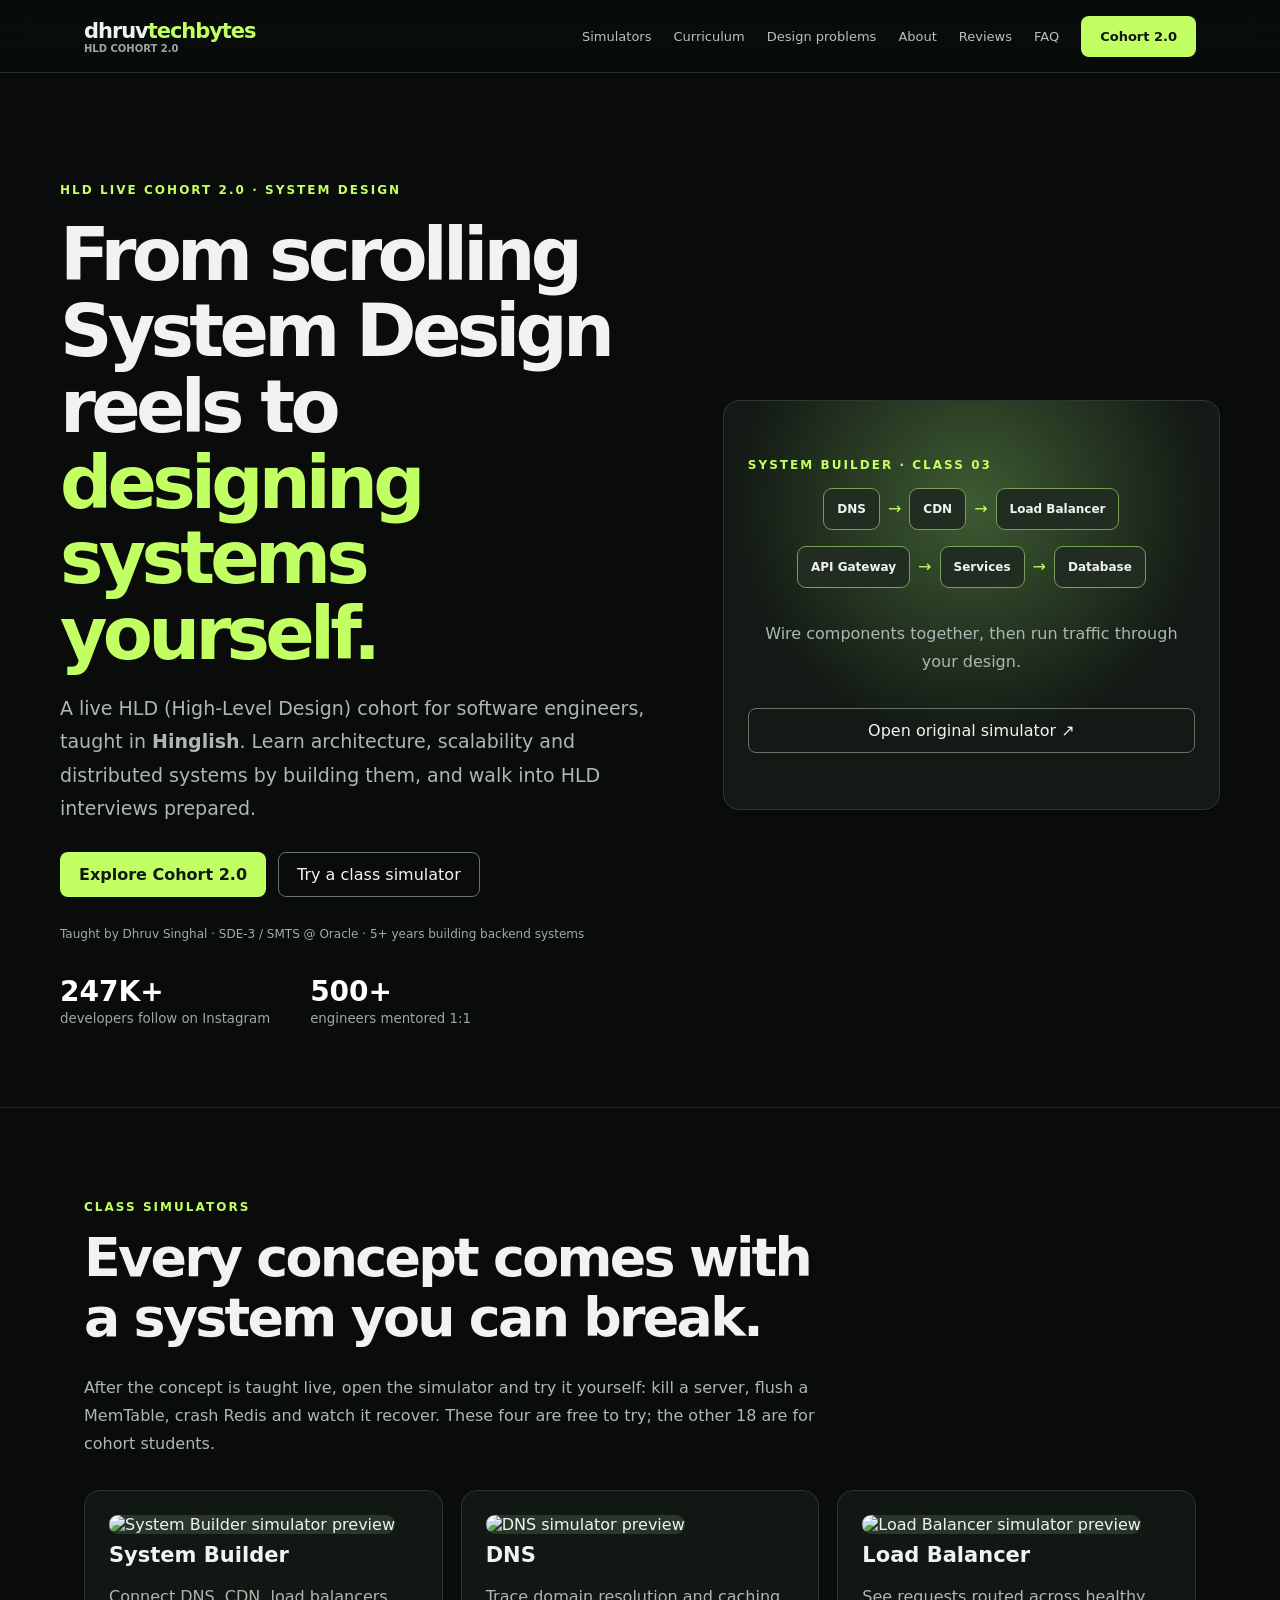
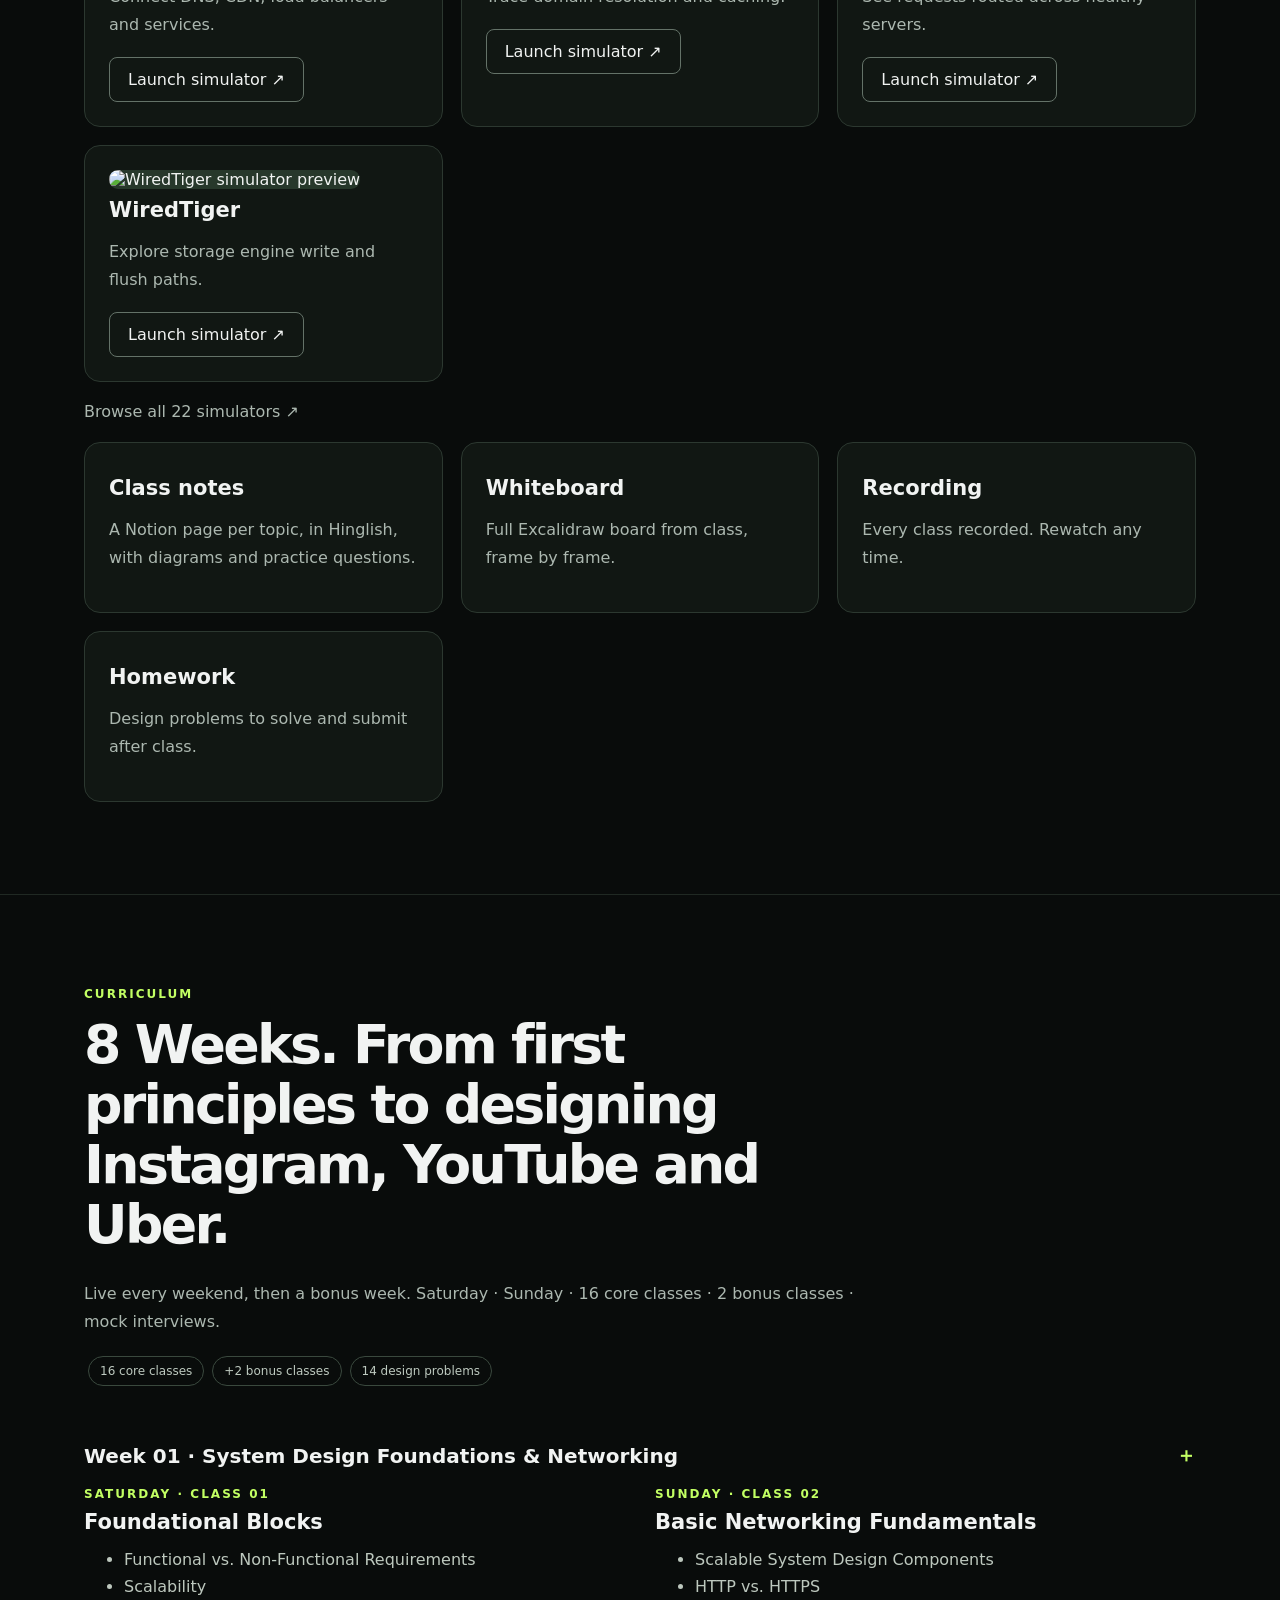
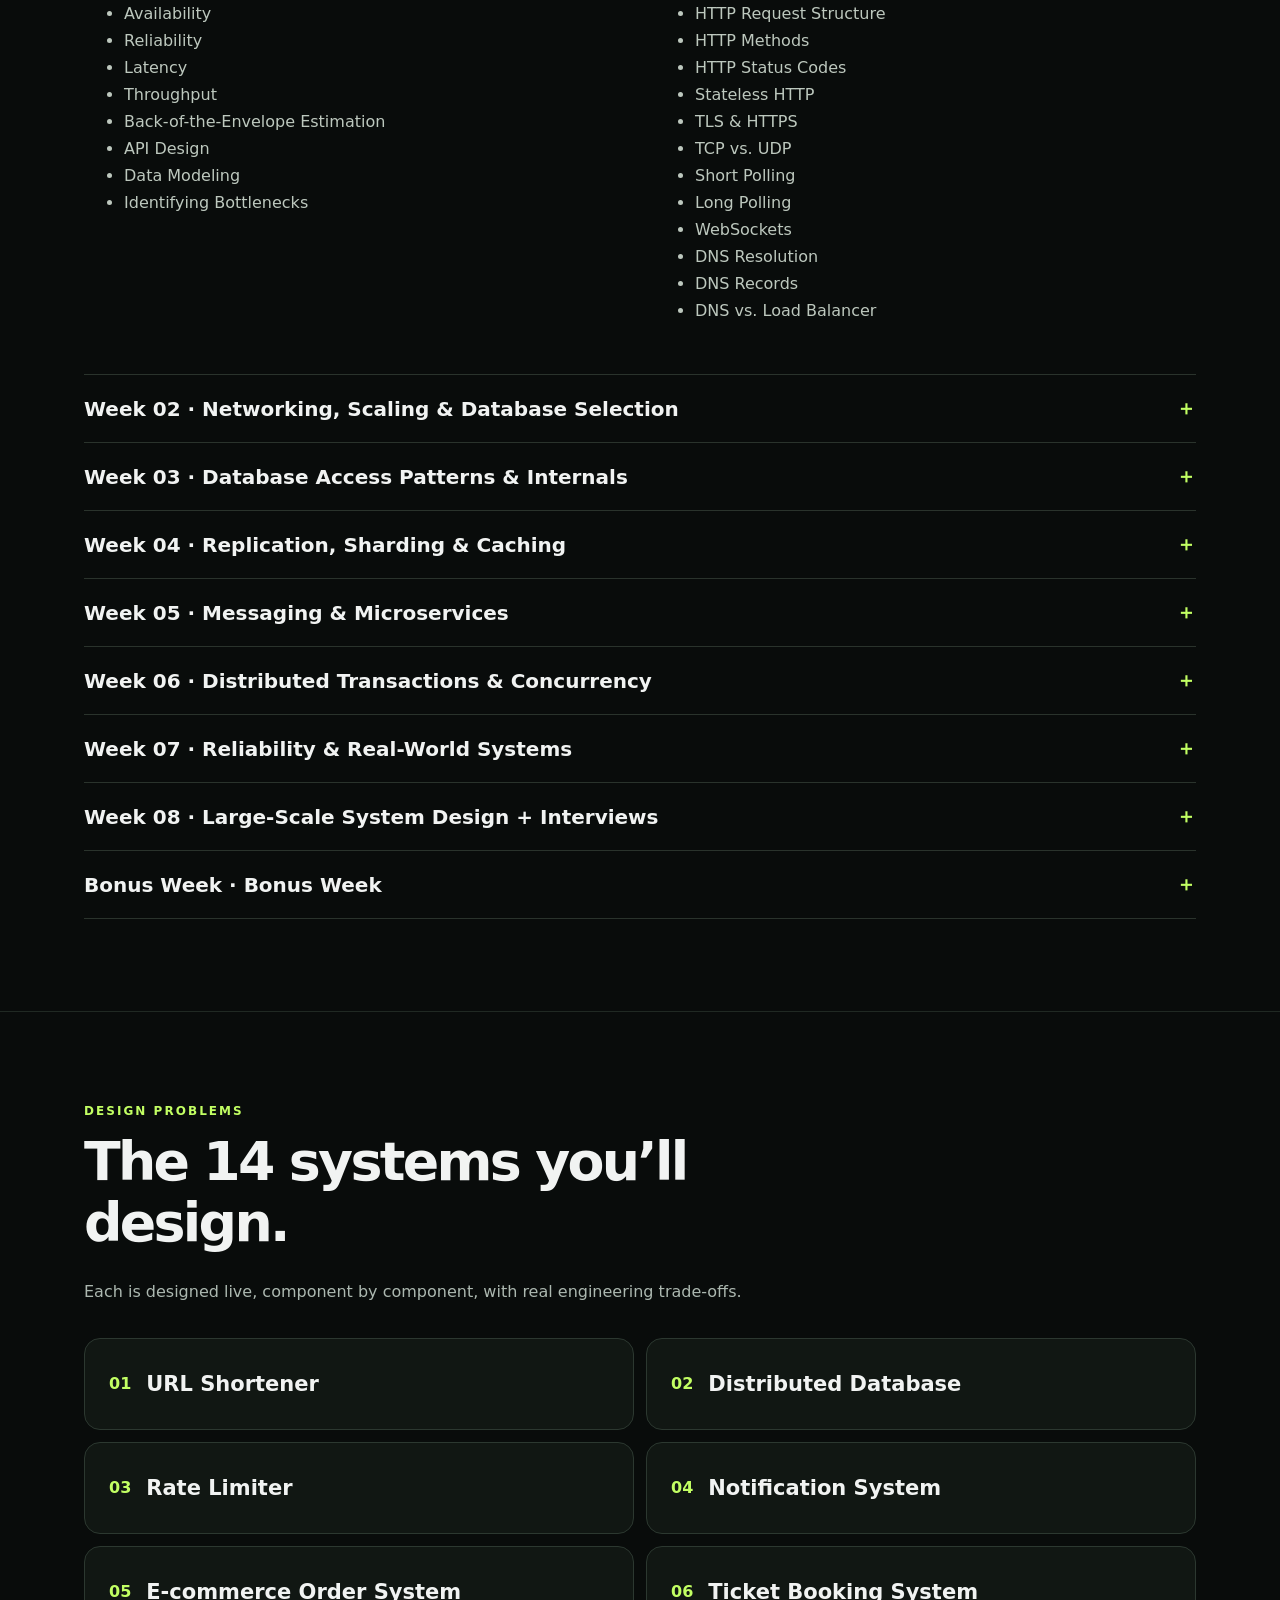
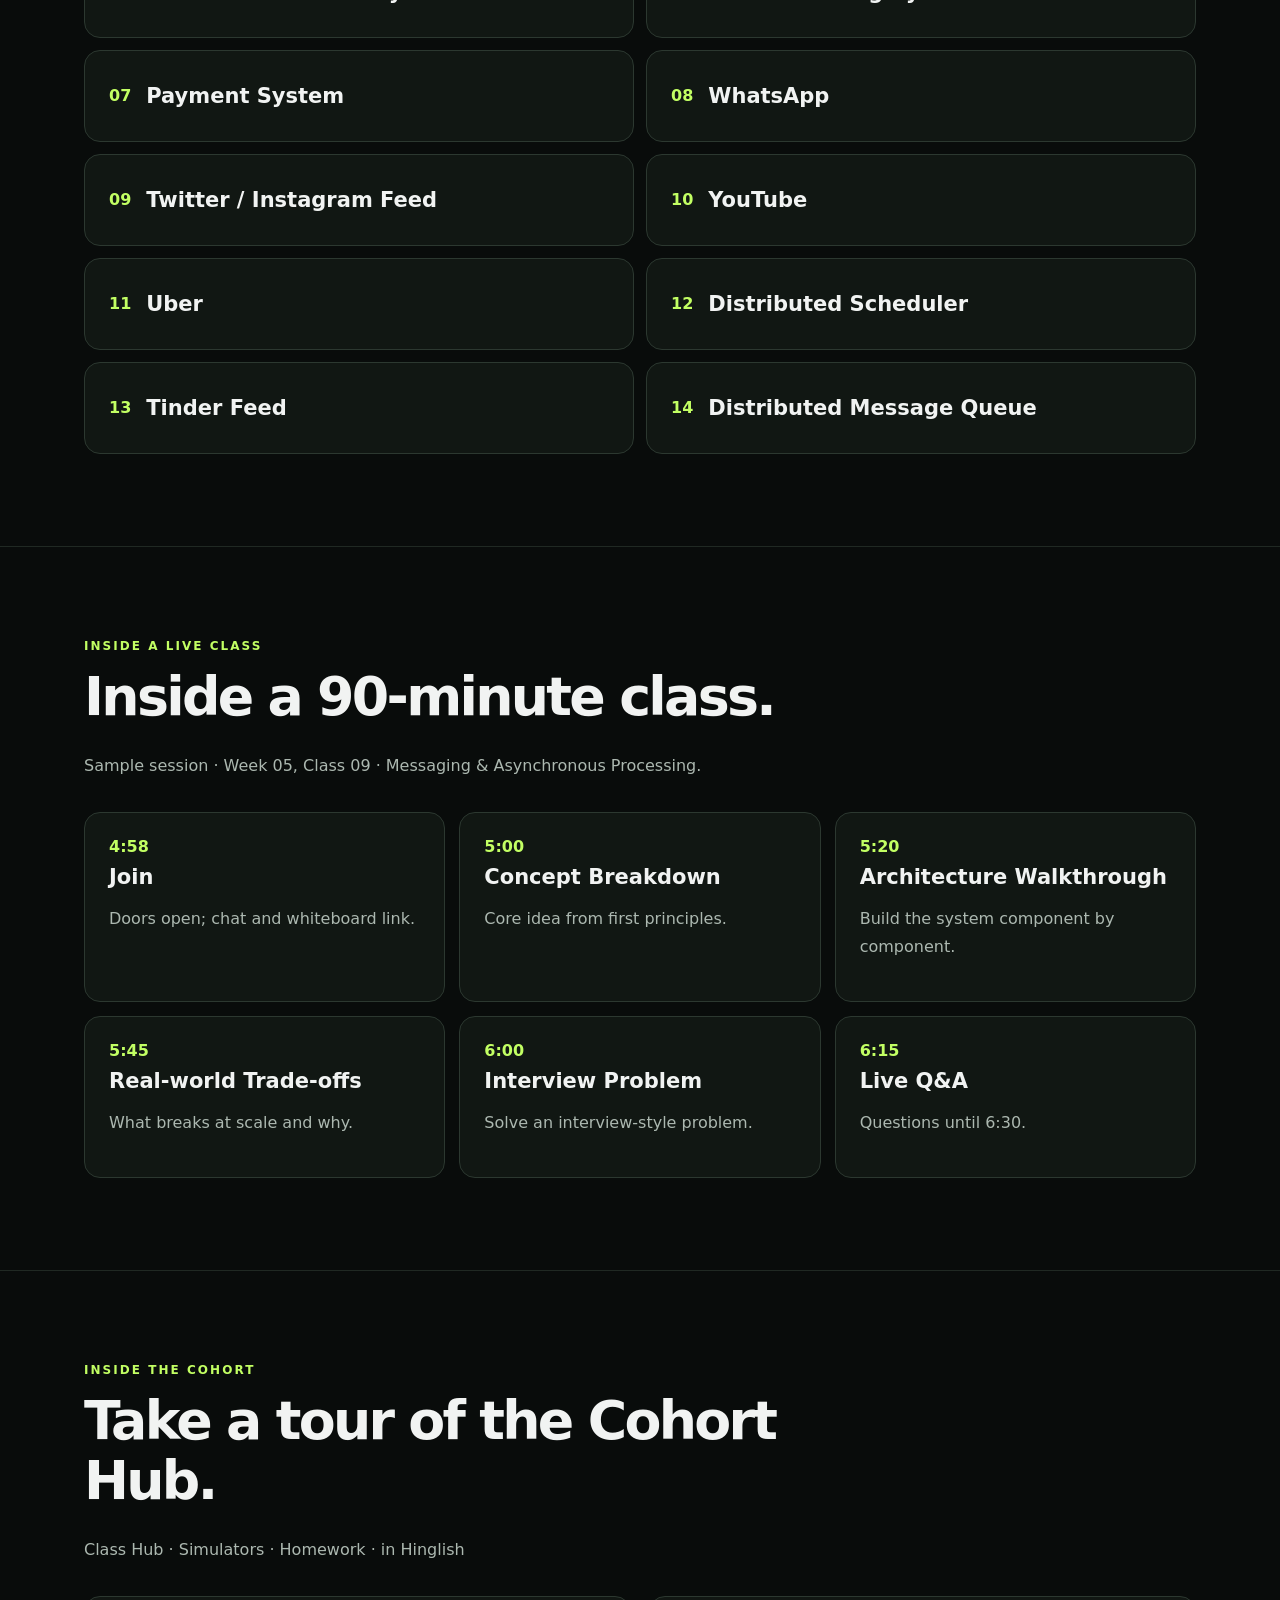
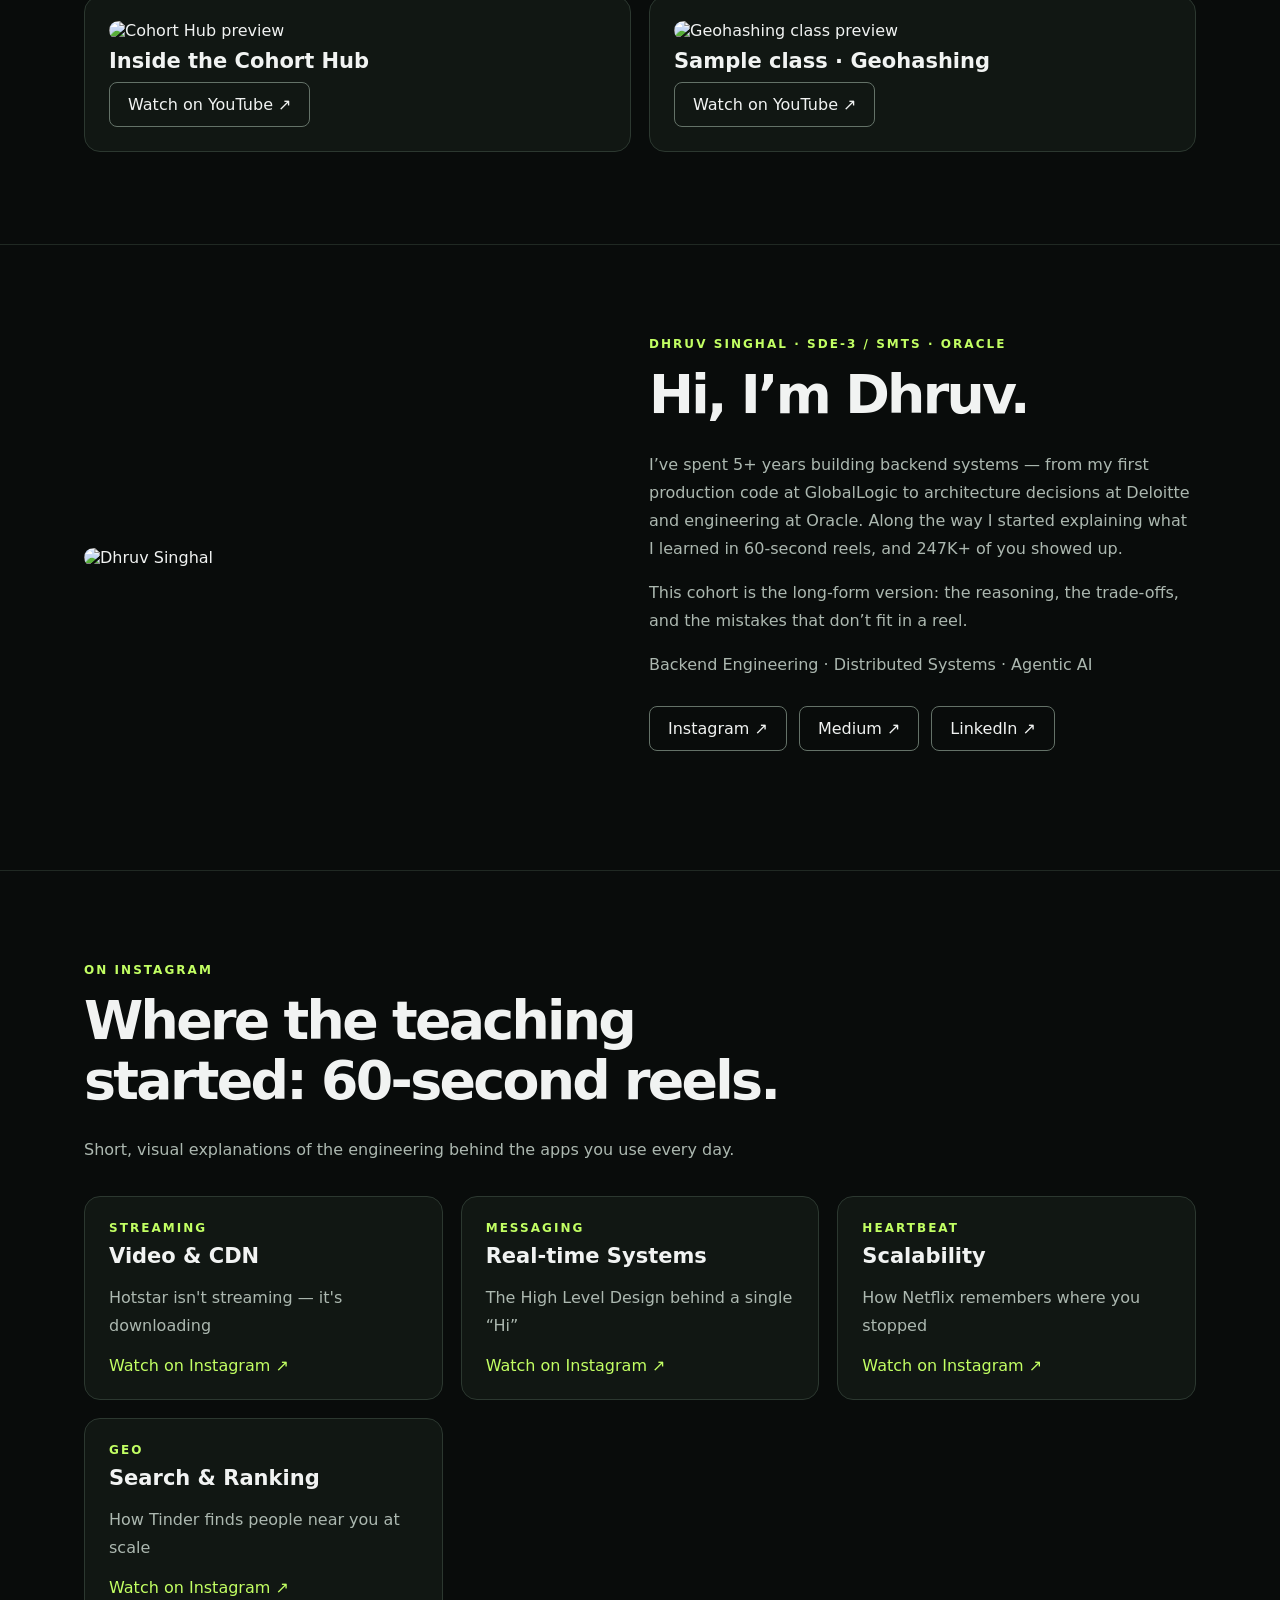
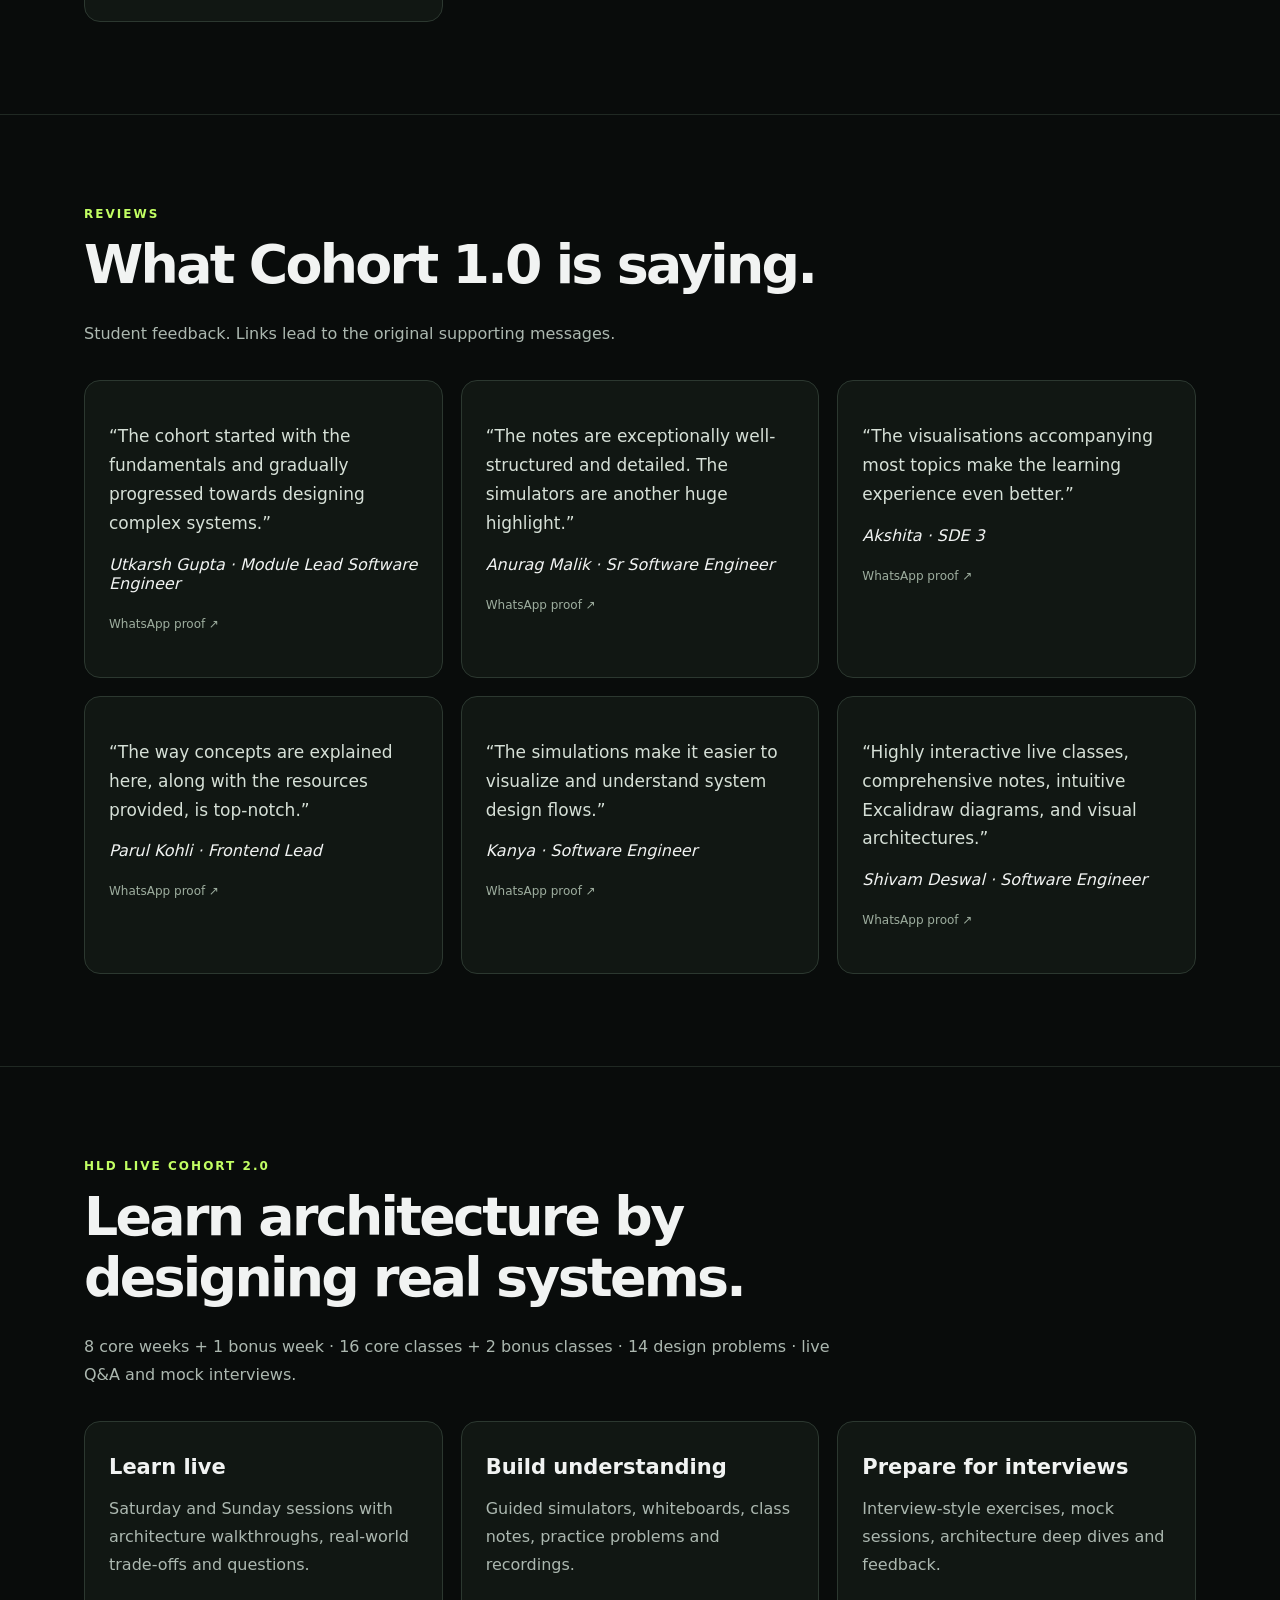
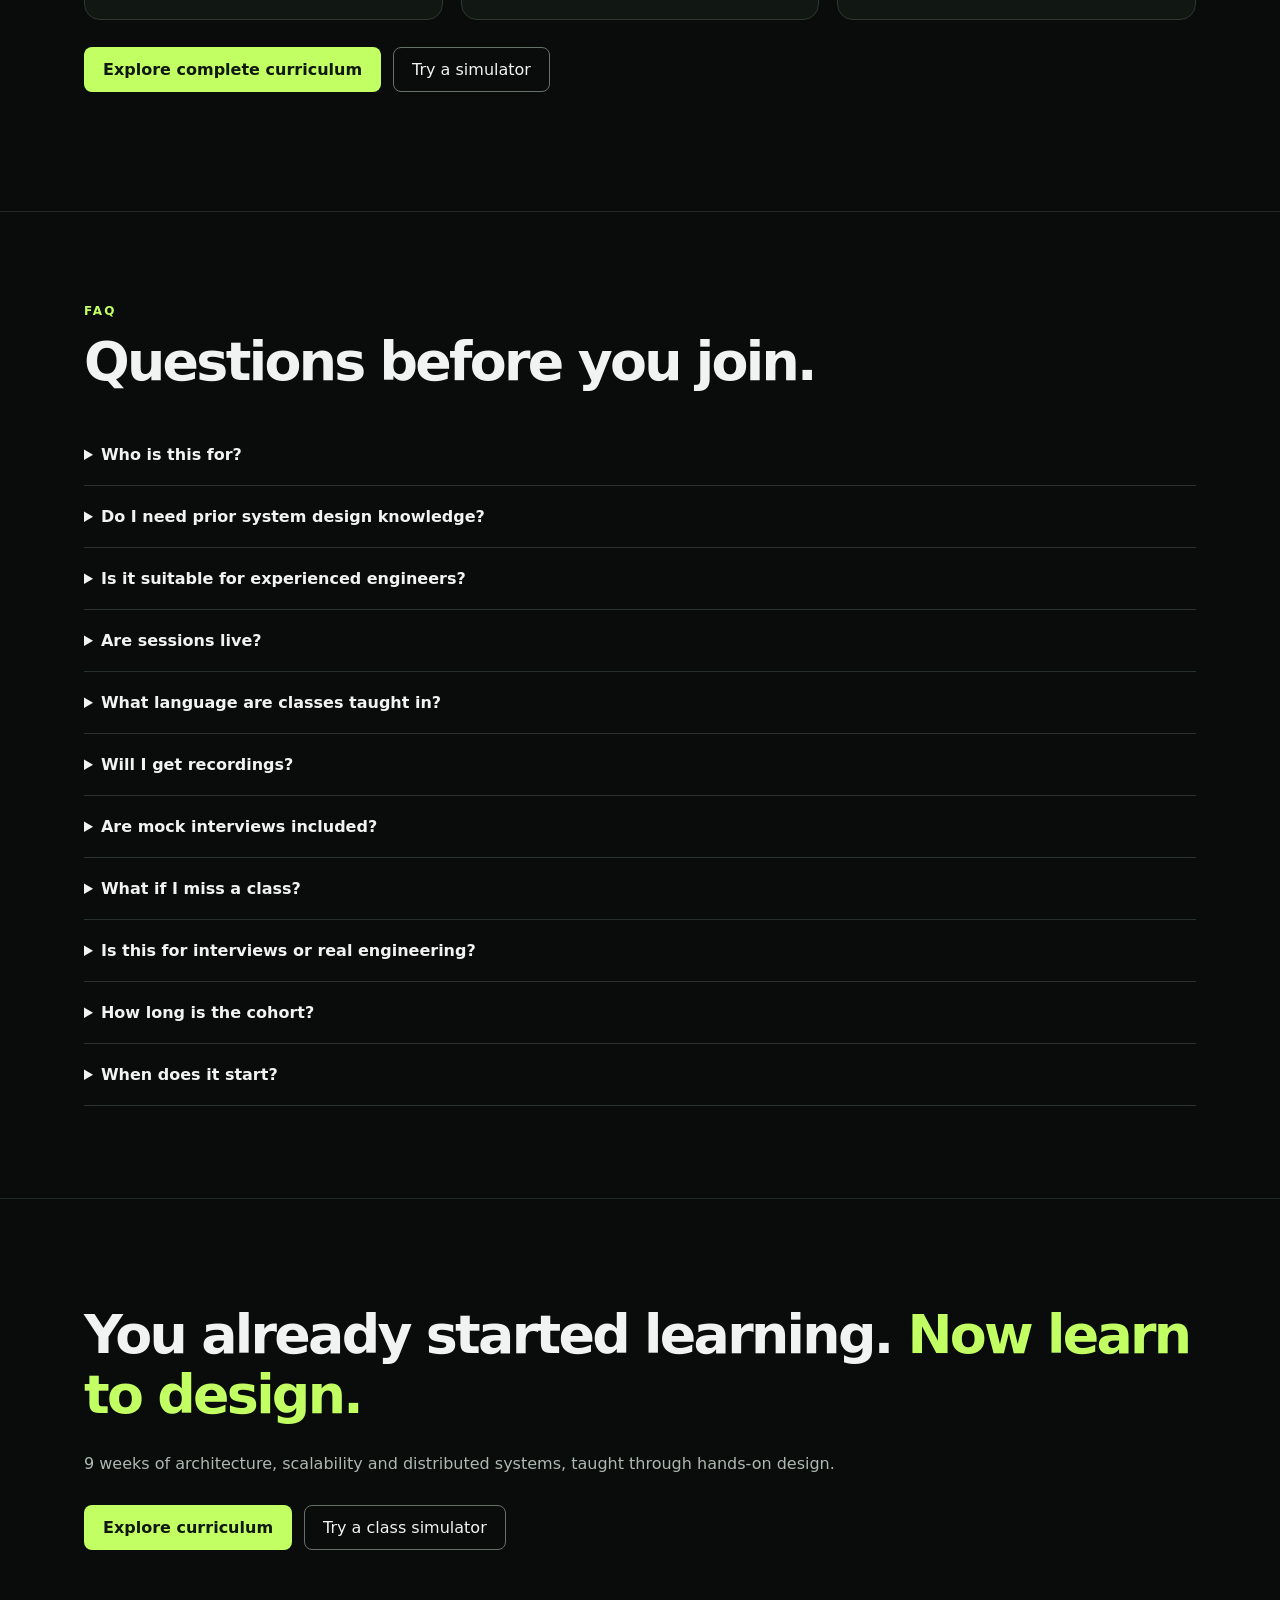
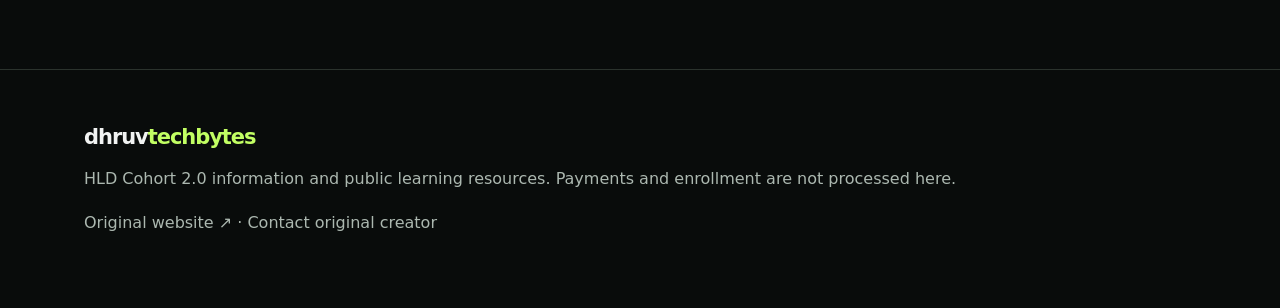
==== commit 463cde86: "feat: restore detailed syllabus and reels; remove all pricing and payment UI" ====
--- a/hld-cohort/index.html
+++ b/hld-cohort/index.html
@@ -1,13 +1,14 @@
-<!doctype html><html lang="en"><head><meta charset="utf-8"><meta name="viewport" content="width=device-width,initial-scale=1"><title>HLD Live Cohort 2.0 — DhruvTechBytes (Authorized Mirror)</title><meta name="description" content="HLD Live Cohort 2.0: curriculum, interactive system design simulators, class previews and FAQs."><style>
+<!doctype html><html lang="en"><head><meta charset="utf-8"><meta name="viewport" content="width=device-width,initial-scale=1"><title>HLD Live Cohort 2.0 — DhruvTechBytes</title><meta name="description" content="HLD Live Cohort 2.0: curriculum, interactive system design simulators, class previews and FAQs."><style>
 :root{font-family:Inter,ui-sans-serif,system-ui,sans-serif;color:#f1f3f2;background:#090c0b;scroll-behavior:smooth}*{box-sizing:border-box}body{margin:0}a{color:inherit;text-decoration:none}button{font:inherit;cursor:pointer}.wrap{max-width:1160px;margin:auto;padding:0 24px}header{position:sticky;top:0;background:#090c0bea;backdrop-filter:blur(16px);z-index:5;border-bottom:1px solid #26302c}.nav{min-height:72px;display:flex;align-items:center;justify-content:space-between;gap:16px}.brand{font-weight:900;letter-spacing:-.05em;font-size:21px}.brand span,.accent{color:#c2ff63}.links{display:flex;gap:22px;align-items:center;font-size:13px;color:#b8c3bb}.pill,.primary{display:inline-block;background:#c2ff63;color:#101810;border:0;border-radius:8px;padding:13px 19px;font-weight:800}.outline{display:inline-block;border:1px solid #647268;padding:12px 18px;border-radius:8px}.hero{padding:110px 0 80px;display:grid;grid-template-columns:1.1fr .9fr;gap:55px;align-items:center}.eyebrow{color:#c2ff63;text-transform:uppercase;letter-spacing:.17em;font-size:12px;font-weight:800}h1{font-size:clamp(46px,5.7vw,79px);line-height:1.04;letter-spacing:-.065em;margin:20px 0}h2{font-size:clamp(34px,4.2vw,55px);letter-spacing:-.05em;line-height:1.12;margin:14px 0 25px}h3{font-size:21px;margin:9px 0}p{color:#acb8b0;line-height:1.75}.lead{font-size:19px;max-width:640px}.actions{display:flex;flex-wrap:wrap;gap:12px;margin:27px 0}.card{border:1px solid #2c3830;background:#111713;border-radius:16px;padding:24px}.heroart{min-height:410px;background:radial-gradient(circle at 50% 25%,#3e5b32,#131a15 60%);display:flex;flex-direction:column;justify-content:center;gap:16px}.architecture{display:flex;flex-wrap:wrap;gap:8px;justify-content:center;align-items:center}.node{border:1px solid #779d57;background:#202d20;border-radius:9px;padding:13px;font-size:12px;font-weight:700}.arrow{color:#c2ff63}.stats{display:flex;gap:40px;margin-top:30px}.stats strong{font-size:28px;color:#fff;display:block}.stats small{color:#9ca99e}.section{padding:92px 0;border-top:1px solid #202923}.sectionhead{max-width:770px;margin-bottom:32px}.grid{display:grid;grid-template-columns:repeat(3,1fr);gap:18px}.simcard img{width:100%;aspect-ratio:16/10;object-fit:cover;border-radius:9px;background:#27382b}.simcard p{margin-bottom:18px}.tiny{font-size:12px;color:#9eae9f}.chip{display:inline-block;border:1px solid #3a493e;border-radius:30px;padding:7px 11px;margin:4px;color:#bdc9bf;font-size:12px}.week{border-bottom:1px solid #2a332c;padding:20px 0}.week summary{cursor:pointer;display:flex;justify-content:space-between;gap:15px;align-items:center;font-size:20px;font-weight:750}.weekgrid{display:grid;grid-template-columns:1fr 1fr;gap:30px;padding:18px 0}.week li{color:#bdc8be;margin:8px 0}.systems{display:grid;grid-template-columns:repeat(2,1fr);gap:12px}.system{display:flex;gap:15px;align-items:center}.system b{color:#c2ff63}.timeline{display:grid;grid-template-columns:repeat(3,1fr);gap:14px}.timeline .time{color:#c2ff63;font-weight:800}.media{width:100%;aspect-ratio:16/9;object-fit:cover;border-radius:12px}.quote{font-size:17px;line-height:1.7;color:#d6e0d7}.quote cite{display:block;margin-top:18px;color:#c2ff63;font-style:normal}.faq details{padding:21px 0;border-bottom:1px solid #29332c}.faq summary{cursor:pointer;font-weight:700}.faq p{margin-bottom:0}.footer{padding:55px 0;border-top:1px solid #2b332d}.notice{border:1px solid #4c5c43;padding:14px 17px;border-radius:10px;color:#b9c5b8;font-size:13px}.simdemo{margin-top:20px}.simdemo button{margin:6px 7px 0 0;background:#243728;color:#e4f5dc;border:1px solid #6b8864;border-radius:8px;padding:10px}.simdemo output{display:block;padding:16px;margin-top:14px;background:#090f0b;border-radius:8px;color:#c2ff63;min-height:52px}#menu{display:none}@media(max-width:800px){.hero{grid-template-columns:1fr;padding-top:65px}.grid,.timeline{grid-template-columns:1fr 1fr}.links{display:none;position:absolute;top:72px;left:0;right:0;background:#101812;padding:22px;flex-direction:column}.links.open{display:flex}#menu{display:block;background:none;border:1px solid #445448;color:white;padding:8px;border-radius:7px}.stats{gap:22px}}@media(max-width:540px){.grid,.timeline,.systems,.weekgrid{grid-template-columns:1fr}.stats{flex-wrap:wrap}.section{padding:60px 0}}
 .skip{position:absolute;top:-100px;left:12px;background:#c2ff63;color:#000;padding:10px;z-index:10}.skip:focus{top:12px}:focus-visible{outline:3px solid #c2ff63;outline-offset:4px}.progress{position:fixed;top:0;left:0;height:3px;background:#c2ff63;width:0;z-index:12}.tools{display:flex;gap:12px;flex-wrap:wrap;margin-bottom:18px}.tools input{background:#151e17;border:1px solid #52654f;border-radius:8px;color:white;padding:13px;min-width:220px;flex:1}.tools button{background:#243728;color:#e3f5d7;border:1px solid #60775b;border-radius:8px;padding:10px 15px}.hide{display:none!important}.count{color:#b9c6b9;font-size:13px}.simlocal{border-top:1px solid #334536;margin-top:15px;padding-top:15px}.simlocal output{display:block;background:#0a120c;color:#c2ff63;padding:10px;border-radius:8px;margin-top:10px;min-height:45px;font-size:13px}.simlocal button{padding:8px;border-radius:6px;background:#c2ff63;border:0;color:#111;font-weight:700}.week summary:hover,.faq summary:hover{color:#c2ff63}@media(prefers-reduced-motion:reduce){:root{scroll-behavior:auto}}</style></head><body><a class="skip" href="#top">Skip to content</a><div class="progress" id="progress" aria-hidden="true"></div><header><div class="wrap nav"><a href="#top" class="brand">dhruv<span>techbytes</span><span style="font-size:10px;display:block;letter-spacing:0;color:#9ca99e">HLD COHORT 2.0</span></a><button id="menu" aria-label="Toggle navigation" aria-expanded="false">☰</button><nav class="links" id="nav"><a href="#practice">Simulators</a><a href="#curriculum">Curriculum</a><a href="#systems">Design problems</a><a href="#about">About</a><a href="#reviews">Reviews</a><a href="#faq">FAQ</a><a class="pill" href="#cohort">Cohort 2.0</a></nav></div></header>
-<main id="top"><div class="wrap hero"><div><div class="eyebrow">HLD Live Cohort 2.0 · System Design</div><h1>From scrolling System Design reels to <span class="accent">designing systems yourself.</span></h1><p class="lead">A live HLD (High-Level Design) cohort for software engineers, taught in <b>Hinglish</b>. Learn architecture, scalability and distributed systems by building them, and walk into HLD interviews prepared.</p><div class="actions"><a class="primary" href="#cohort">Join Cohort 2.0</a><a class="outline" href="#practice">Try a class simulator</a></div><p class="tiny">Taught by Dhruv Singhal · SDE-3 / SMTS @ Oracle · 5+ years building backend systems</p><div class="stats"><div><strong>247K+</strong><small>developers follow on Instagram</small></div><div><strong>500+</strong><small>engineers mentored 1:1</small></div></div></div><div class="card heroart"><div class="eyebrow">System Builder · Class 03</div><div class="architecture"><span class="node">DNS</span><span class="arrow">→</span><span class="node">CDN</span><span class="arrow">→</span><span class="node">Load Balancer</span></div><div class="architecture"><span class="node">API Gateway</span><span class="arrow">→</span><span class="node">Services</span><span class="arrow">→</span><span class="node">Database</span></div><p style="text-align:center">Wire components together, then run traffic through your design.</p><a class="outline" style="text-align:center" href="https://dhruvtechbytes.com/visualize/system-builder" target="_blank" rel="noopener">Open original simulator ↗</a></div></div>
+<main id="top"><div class="wrap hero"><div><div class="eyebrow">HLD Live Cohort 2.0 · System Design</div><h1>From scrolling System Design reels to <span class="accent">designing systems yourself.</span></h1><p class="lead">A live HLD (High-Level Design) cohort for software engineers, taught in <b>Hinglish</b>. Learn architecture, scalability and distributed systems by building them, and walk into HLD interviews prepared.</p><div class="actions"><a class="primary" href="#cohort">Explore Cohort 2.0</a><a class="outline" href="#practice">Try a class simulator</a></div><p class="tiny">Taught by Dhruv Singhal · SDE-3 / SMTS @ Oracle · 5+ years building backend systems</p><div class="stats"><div><strong>247K+</strong><small>developers follow on Instagram</small></div><div><strong>500+</strong><small>engineers mentored 1:1</small></div></div></div><div class="card heroart"><div class="eyebrow">System Builder · Class 03</div><div class="architecture"><span class="node">DNS</span><span class="arrow">→</span><span class="node">CDN</span><span class="arrow">→</span><span class="node">Load Balancer</span></div><div class="architecture"><span class="node">API Gateway</span><span class="arrow">→</span><span class="node">Services</span><span class="arrow">→</span><span class="node">Database</span></div><p style="text-align:center">Wire components together, then run traffic through your design.</p><a class="outline" style="text-align:center" href="https://dhruvtechbytes.com/visualize/system-builder" target="_blank" rel="noopener">Open original simulator ↗</a></div></div>
 <section id="practice" class="section"><div class="wrap"><div class="sectionhead"><div class="eyebrow">Class simulators</div><h2>Every concept comes with a system you can break.</h2><p>After the concept is taught live, open the simulator and try it yourself: kill a server, flush a MemTable, crash Redis and watch it recover. These four are free to try; the other 18 are for cohort students.</p></div><div class="grid"><article class="card simcard"><img loading="lazy" src="https://dhruvtechbytes.com/sims/system-builder.jpg" alt="System Builder simulator preview"><h3>System Builder</h3><p>Connect DNS, CDN, load balancers and services.</p><a class="outline" href="https://dhruvtechbytes.com/visualize/system-builder" target="_blank" rel="noopener">Launch simulator ↗</a></article><article class="card simcard"><img loading="lazy" src="https://dhruvtechbytes.com/sims/dns.jpg" alt="DNS simulator preview"><h3>DNS</h3><p>Trace domain resolution and caching.</p><a class="outline" href="https://dhruvtechbytes.com/visualize/dns" target="_blank" rel="noopener">Launch simulator ↗</a></article><article class="card simcard"><img loading="lazy" src="https://dhruvtechbytes.com/sims/load-balancer.jpg" alt="Load Balancer simulator preview"><h3>Load Balancer</h3><p>See requests routed across healthy servers.</p><a class="outline" href="https://dhruvtechbytes.com/visualize/load-balancer" target="_blank" rel="noopener">Launch simulator ↗</a></article><article class="card simcard"><img loading="lazy" src="https://dhruvtechbytes.com/sims/wiredtiger.jpg" alt="WiredTiger simulator preview"><h3>WiredTiger</h3><p>Explore storage engine write and flush paths.</p><a class="outline" href="https://dhruvtechbytes.com/visualize/wiredtiger" target="_blank" rel="noopener">Launch simulator ↗</a></article></div><p><a href="https://dhruvtechbytes.com/visualize" target="_blank" rel="noopener">Browse all 22 simulators ↗</a></p><div class="grid"><div class="card"><h3>Class notes</h3><p>A Notion page per topic, in Hinglish, with diagrams and practice questions.</p></div><div class="card"><h3>Whiteboard</h3><p>Full Excalidraw board from class, frame by frame.</p></div><div class="card"><h3>Recording</h3><p>Every class recorded. Rewatch any time.</p></div><div class="card"><h3>Homework</h3><p>Design problems to solve and submit after class.</p></div></div></div></section>
-<section id="curriculum" class="section"><div class="wrap"><div class="sectionhead"><div class="eyebrow">Curriculum</div><h2>8 Weeks. From first principles to designing Instagram, YouTube and Uber.</h2><p>Live every weekend, then a bonus week. Saturday · Sunday · 16 core classes · 2 bonus classes · mock interviews.</p><span class="chip">16 core classes</span><span class="chip">+2 bonus classes</span><span class="chip">14 design problems</span></div><details class="week" open><summary><span>Week 01 · Foundations &amp; Networking</span><span class="accent">＋</span></summary><div class="weekgrid"><div><div class="eyebrow">Saturday</div><ul><li>Functional and non-functional requirements</li><li>Scalability, availability, reliability</li><li>Latency, throughput, estimation</li><li>API design, data modeling, bottlenecks</li></ul></div><div><div class="eyebrow">Sunday</div><ul><li>HTTP, HTTPS, TLS, TCP and UDP</li><li>Polling, WebSockets</li><li>DNS resolution and records</li></ul></div></div></details><details class="week" ><summary><span>Week 02 · Scalable Components &amp; Databases</span><span class="accent">＋</span></summary><div class="weekgrid"><div><div class="eyebrow">Saturday</div><ul><li>CDN, forward and reverse proxies</li><li>Load balancers and health checks</li><li>API gateways, horizontal and vertical scaling</li></ul></div><div><div class="eyebrow">Sunday</div><ul><li>SQL vs NoSQL, ACID</li><li>Key-value, document, wide-column and graph</li><li>Database selection framework</li></ul></div></div></details><details class="week" ><summary><span>Week 03 · Indexing &amp; URL Shortener</span><span class="accent">＋</span></summary><div class="weekgrid"><div><div class="eyebrow">Saturday</div><ul><li>Access patterns and indexing</li><li>B-trees, hash, geospatial and full-text indexes</li></ul></div><div><div class="eyebrow">Sunday</div><ul><li>Design a URL Shortener</li><li>Snowflake IDs, ticket server, ZooKeeper</li><li>Redis cache-aside and read replicas</li></ul></div></div></details><details class="week" ><summary><span>Week 04 · Replication, Sharding &amp; Caching</span><span class="accent">＋</span></summary><div class="weekgrid"><div><div class="eyebrow">Saturday</div><ul><li>Database replication and failover</li><li>Partitioning, sharding, CAP theorem</li><li>Design a Distributed Database</li></ul></div><div><div class="eyebrow">Sunday</div><ul><li>Caching patterns and TTL</li><li>Cache stampede, hot keys, Redis</li><li>Design a Rate Limiter</li></ul></div></div></details><details class="week" ><summary><span>Week 05 · Messaging &amp; Microservices</span><span class="accent">＋</span></summary><div class="weekgrid"><div><div class="eyebrow">Saturday</div><ul><li>Kafka, queues, pub/sub, consumer groups</li><li>Ordering, delivery semantics and DLQs</li><li>Design a Notification System</li></ul></div><div><div class="eyebrow">Sunday</div><ul><li>Monolith vs microservices</li><li>Service boundaries and discovery</li><li>Strangler pattern</li></ul></div></div></details><details class="week" ><summary><span>Week 06 · Transactions &amp; Concurrency</span><span class="accent">＋</span></summary><div class="weekgrid"><div><div class="eyebrow">Saturday</div><ul><li>2PC, Sagas, CQRS and event-driven systems</li><li>Design an E-commerce Order System</li></ul></div><div><div class="eyebrow">Sunday</div><ul><li>Race conditions, locking and isolation</li><li>Design a Ticket Booking System</li></ul></div></div></details><details class="week" ><summary><span>Week 07 · Reliability &amp; Real Systems</span><span class="accent">＋</span></summary><div class="weekgrid"><div><div class="eyebrow">Saturday</div><ul><li>Idempotency, retries, circuit breakers</li><li>Distributed counters and failover</li><li>Design a Payment System</li></ul></div><div><div class="eyebrow">Sunday</div><ul><li>WhatsApp, notification and monitoring systems</li></ul></div></div></details><details class="week" ><summary><span>Week 08 · Designing at Scale</span><span class="accent">＋</span></summary><div class="weekgrid"><div><div class="eyebrow">Saturday</div><ul><li>Twitter / Instagram feed, YouTube</li><li>Fan-out, caching, video processing</li></ul></div><div><div class="eyebrow">Sunday</div><ul><li>Uber and geospatial systems</li><li>Distributed scheduler</li><li>Final mock interview</li></ul></div></div></details><details class="week" ><summary><span>Week 09 · Bonus Week</span><span class="accent">＋</span></summary><div class="weekgrid"><div><div class="eyebrow">Saturday</div><ul><li>Design Tinder Feed Service</li><li>Location databases and S2 geometry</li></ul></div><div><div class="eyebrow">Sunday</div><ul><li>Design a Distributed Message Queue — Kafka</li></ul></div></div></details></div></section>
+<section id="curriculum" class="section"><div class="wrap"><div class="sectionhead"><div class="eyebrow">Curriculum</div><h2>8 Weeks. From first principles to designing Instagram, YouTube and Uber.</h2><p>Live every weekend, then a bonus week. Saturday · Sunday · 16 core classes · 2 bonus classes · mock interviews.</p><span class="chip">16 core classes</span><span class="chip">+2 bonus classes</span><span class="chip">14 design problems</span></div><details class="week" data-search="foundational blocks basic networking fundamentals functional vs. non-functional requirements scalability availability reliability latency throughput back-of-the-envelope estimation api design data modeling identifying bottlenecks scalable system design components http vs. https http request structure http methods http status codes stateless http tls &amp; https tcp vs. udp short polling long polling websockets dns resolution dns records dns vs. load balancer" open><summary><span>Week 01 · System Design Foundations & Networking</span><span class="accent">＋</span></summary><div class="weekgrid"><div><div class="eyebrow">Saturday · Class 01</div><h3>Foundational Blocks</h3><ul><li>Functional vs. Non-Functional Requirements</li><li>Scalability</li><li>Availability</li><li>Reliability</li><li>Latency</li><li>Throughput</li><li>Back-of-the-Envelope Estimation</li><li>API Design</li><li>Data Modeling</li><li>Identifying Bottlenecks</li></ul></div><div><div class="eyebrow">Sunday · Class 02</div><h3>Basic Networking Fundamentals</h3><ul><li>Scalable System Design Components</li><li>HTTP vs. HTTPS</li><li>HTTP Request Structure</li><li>HTTP Methods</li><li>HTTP Status Codes</li><li>Stateless HTTP</li><li>TLS &amp; HTTPS</li><li>TCP vs. UDP</li><li>Short Polling</li><li>Long Polling</li><li>WebSockets</li><li>DNS Resolution</li><li>DNS Records</li><li>DNS vs. Load Balancer</li></ul></div></div></details><details class="week" data-search="networking &amp; scaling fundamentals database selection cdn forward proxy reverse proxy load balancer load balancing algorithms health checks api gateway horizontal scaling vertical scaling sql vs. nosql relational databases predefined schema acid properties nosql data models key-value document wide-column graph when to use sql when to use nosql database selection framework" ><summary><span>Week 02 · Networking, Scaling & Database Selection</span><span class="accent">＋</span></summary><div class="weekgrid"><div><div class="eyebrow">Saturday · Class 03</div><h3>Networking & Scaling Fundamentals</h3><ul><li>CDN</li><li>Forward Proxy</li><li>Reverse Proxy</li><li>Load Balancer</li><li>Load Balancing Algorithms</li><li>Health Checks</li><li>API Gateway</li><li>Horizontal Scaling</li><li>Vertical Scaling</li></ul></div><div><div class="eyebrow">Sunday · Class 04</div><h3>Database Selection</h3><ul><li>SQL vs. NoSQL</li><li>Relational Databases</li><li>Predefined Schema</li><li>ACID Properties</li><li>NoSQL Data Models</li><li>Key-Value</li><li>Document</li><li>Wide-Column</li><li>Graph</li><li>When to Use SQL</li><li>When to Use NoSQL</li><li>Database Selection Framework</li></ul></div></div></details><details class="week" data-search="db access patterns &amp; indexing url shortener live design &amp; high availability access patterns data models vs. access patterns point lookup range query equality query sorted query aggregation relationship query real-world examples indexing fundamentals primary / clustered index unique index single-column index composite index leftmost prefix principle non-clustered index b-trees hash index geospatial indexes inverted / full-text indexes index selection strategy requirements back-of-the-envelope estimation hashing vs. id + base62 simple architecture multiple app servers &amp; id generation ticket server snowflake ids zookeeper range allocation id generation trade-offs redis cache-aside read replicas &amp; replication lag final architecture multiple data centers" ><summary><span>Week 03 · Database Access Patterns & Internals</span><span class="accent">＋</span></summary><div class="weekgrid"><div><div class="eyebrow">Saturday · Class 05</div><h3>DB Access Patterns & Indexing</h3><ul><li>Access Patterns</li><li>Data Models vs. Access Patterns</li><li>Point Lookup</li><li>Range Query</li><li>Equality Query</li><li>Sorted Query</li><li>Aggregation</li><li>Relationship Query</li><li>Real-World Examples</li><li>Indexing Fundamentals</li><li>Primary / Clustered Index</li><li>Unique Index</li><li>Single-Column Index</li><li>Composite Index</li><li>Leftmost Prefix Principle</li><li>Non-Clustered Index</li><li>B-Trees</li><li>Hash Index</li><li>Geospatial Indexes</li><li>Inverted / Full-Text Indexes</li><li>Index Selection Strategy</li></ul></div><div><div class="eyebrow">Sunday · Class 06</div><h3>URL Shortener Live Design & High Availability</h3><ul><li>Requirements</li><li>Back-of-the-Envelope Estimation</li><li>Hashing vs. ID + Base62</li><li>Simple Architecture</li><li>Multiple App Servers &amp; ID Generation</li><li>Ticket Server</li><li>Snowflake IDs</li><li>ZooKeeper Range Allocation</li><li>ID Generation Trade-offs</li><li>Redis Cache-Aside</li><li>Read Replicas &amp; Replication Lag</li><li>Final Architecture</li><li>Multiple Data Centers</li></ul></div></div></details><details class="week" data-search="replication, sharding &amp; partitioning caching database replication high availability read scalability disaster recovery geographic distribution primary / replica leader / follower failover synchronous replication asynchronous replication multi-leader replication leaderless replication quorum horizontal partitioning vertical partitioning sharding shard keys hot keys strong consistency eventual consistency read-after-write consistency cap theorem why caching? cache-aside read-through write-through write-back write-around ttl cache invalidation cache stampede cache penetration cache avalanche hot keys distributed cache redis redis cluster" ><summary><span>Week 04 · Replication, Sharding & Caching</span><span class="accent">＋</span></summary><div class="weekgrid"><div><div class="eyebrow">Saturday · Class 07</div><h3>Replication, Sharding & Partitioning</h3><ul><li>Database Replication</li><li>High Availability</li><li>Read Scalability</li><li>Disaster Recovery</li><li>Geographic Distribution</li><li>Primary / Replica</li><li>Leader / Follower</li><li>Failover</li><li>Synchronous Replication</li><li>Asynchronous Replication</li><li>Multi-Leader Replication</li><li>Leaderless Replication</li><li>Quorum</li><li>Horizontal Partitioning</li><li>Vertical Partitioning</li><li>Sharding</li><li>Shard Keys</li><li>Hot Keys</li><li>Strong Consistency</li><li>Eventual Consistency</li><li>Read-after-Write Consistency</li><li>CAP Theorem</li></ul></div><div><div class="eyebrow">Sunday · Class 08</div><h3>Caching</h3><ul><li>Why Caching?</li><li>Cache-Aside</li><li>Read-Through</li><li>Write-Through</li><li>Write-Back</li><li>Write-Around</li><li>TTL</li><li>Cache Invalidation</li><li>Cache Stampede</li><li>Cache Penetration</li><li>Cache Avalanche</li><li>Hot Keys</li><li>Distributed Cache</li><li>Redis</li><li>Redis Cluster</li></ul></div></div></details><details class="week" data-search="messaging &amp; asynchronous processing microservices design patterns synchronous vs. asynchronous processing message queues pub/sub kafka topics partitions consumer groups offset ordering delivery semantics at-most-once at-least-once exactly-once retry dead-letter queue monolith vs. microservices service decomposition database per service service boundaries service discovery synchronous communication asynchronous communication strangler pattern" ><summary><span>Week 05 · Messaging & Microservices</span><span class="accent">＋</span></summary><div class="weekgrid"><div><div class="eyebrow">Saturday · Class 09</div><h3>Messaging & Asynchronous Processing</h3><ul><li>Synchronous vs. Asynchronous Processing</li><li>Message Queues</li><li>Pub/Sub</li><li>Kafka</li><li>Topics</li><li>Partitions</li><li>Consumer Groups</li><li>Offset</li><li>Ordering</li><li>Delivery Semantics</li><li>At-most-once</li><li>At-least-once</li><li>Exactly-once</li><li>Retry</li><li>Dead-Letter Queue</li></ul></div><div><div class="eyebrow">Sunday · Class 10</div><h3>Microservices Design Patterns</h3><ul><li>Monolith vs. Microservices</li><li>Service Decomposition</li><li>Database per Service</li><li>Service Boundaries</li><li>Service Discovery</li><li>Synchronous Communication</li><li>Asynchronous Communication</li><li>Strangler Pattern</li></ul></div></div></details><details class="week" data-search="cqrs + saga + distributed transactions concurrency control distributed transactions why traditional transactions don’t work across services 2pc saga choreography orchestration compensating transactions cqrs event-driven architecture race conditions concurrent requests database transactions isolation levels optimistic locking pessimistic locking distributed locks redis locks deadlocks atomic operations" ><summary><span>Week 06 · Distributed Transactions & Concurrency</span><span class="accent">＋</span></summary><div class="weekgrid"><div><div class="eyebrow">Saturday · Class 11</div><h3>CQRS + Saga + Distributed Transactions</h3><ul><li>Distributed Transactions</li><li>Why Traditional Transactions Don’t Work Across Services</li><li>2PC</li><li>Saga</li><li>Choreography</li><li>Orchestration</li><li>Compensating Transactions</li><li>CQRS</li><li>Event-Driven Architecture</li></ul></div><div><div class="eyebrow">Sunday · Class 12</div><h3>Concurrency Control</h3><ul><li>Race Conditions</li><li>Concurrent Requests</li><li>Database Transactions</li><li>Isolation Levels</li><li>Optimistic Locking</li><li>Pessimistic Locking</li><li>Distributed Locks</li><li>Redis Locks</li><li>Deadlocks</li><li>Atomic Operations</li></ul></div></div></details><details class="week" data-search="idempotency + distributed counters + failure handling whatsapp + notification + monitoring idempotency idempotency keys duplicate requests retry-safe apis duplicate messages distributed counters redis counters atomic increment counter sharding hot keys reliability timeout retry exponential backoff circuit breaker bulkhead graceful degradation failover active-passive active-active whatsapp notification systems monitoring systems" ><summary><span>Week 07 · Reliability & Real-World Systems</span><span class="accent">＋</span></summary><div class="weekgrid"><div><div class="eyebrow">Saturday · Class 13</div><h3>Idempotency + Distributed Counters + Failure Handling</h3><ul><li>Idempotency</li><li>Idempotency Keys</li><li>Duplicate Requests</li><li>Retry-Safe APIs</li><li>Duplicate Messages</li><li>Distributed Counters</li><li>Redis Counters</li><li>Atomic Increment</li><li>Counter Sharding</li><li>Hot Keys</li><li>Reliability</li><li>Timeout</li><li>Retry</li><li>Exponential Backoff</li><li>Circuit Breaker</li><li>Bulkhead</li><li>Graceful Degradation</li><li>Failover</li><li>Active-Passive</li><li>Active-Active</li></ul></div><div><div class="eyebrow">Sunday · Class 14</div><h3>WhatsApp + Notification + Monitoring</h3><ul><li>WhatsApp</li><li>Notification Systems</li><li>Monitoring Systems</li></ul></div></div></details><details class="week" data-search="twitter / instagram + youtube uber + location-based systems + distributed scheduler fan-out fan-in push model pull model hybrid model celebrity problem feed generation caching sharding bloom filters object storage large file uploads chunked uploads pre-signed urls metadata video transcoding async processing message queues workers cdn video delivery geospatial indexing geohash quadtree location updates nearby driver search matching real-time updates websockets distributed state job scheduling delayed jobs workers final mock interview session requirement clarification capacity estimation api design data modeling high-level architecture deep dives bottleneck identification scaling questions trade-off discussion interview feedback" ><summary><span>Week 08 · Large-Scale System Design + Interviews</span><span class="accent">＋</span></summary><div class="weekgrid"><div><div class="eyebrow">Saturday · Class 15</div><h3>Twitter / Instagram + YouTube</h3><ul><li>Fan-out</li><li>Fan-in</li><li>Push Model</li><li>Pull Model</li><li>Hybrid Model</li><li>Celebrity Problem</li><li>Feed Generation</li><li>Caching</li><li>Sharding</li><li>Bloom Filters</li><li>Object Storage</li><li>Large File Uploads</li><li>Chunked Uploads</li><li>Pre-Signed URLs</li><li>Metadata</li><li>Video Transcoding</li><li>Async Processing</li><li>Message Queues</li><li>Workers</li><li>CDN</li><li>Video Delivery</li></ul></div><div><div class="eyebrow">Sunday · Class 16</div><h3>Uber + Location-Based Systems + Distributed Scheduler</h3><ul><li>Geospatial Indexing</li><li>GeoHash</li><li>QuadTree</li><li>Location Updates</li><li>Nearby Driver Search</li><li>Matching</li><li>Real-Time Updates</li><li>WebSockets</li><li>Distributed State</li><li>Job Scheduling</li><li>Delayed Jobs</li><li>Workers</li><li>Final Mock Interview Session</li><li>Requirement Clarification</li><li>Capacity Estimation</li><li>API Design</li><li>Data Modeling</li><li>High-Level Architecture</li><li>Deep Dives</li><li>Bottleneck Identification</li><li>Scaling Questions</li><li>Trade-off Discussion</li><li>Interview Feedback</li></ul></div></div></details><details class="week" data-search="tinder feed + distributed message queue doubts &amp; discussions feed generation matching / recommendation flow read vs. write patterns caching sharding scaling real-time updates handling high-traffic users google s2 geometry library producers topics partitions brokers consumer groups offsets replication ordering fault tolerance high throughput scaling open session doubts &amp; discussions" ><summary><span>Bonus Week · Bonus Week</span><span class="accent">＋</span></summary><div class="weekgrid"><div><div class="eyebrow">Saturday · Bonus Classes 1 & 2</div><h3>Tinder Feed + Distributed Message Queue</h3><ul><li>Feed Generation</li><li>Matching / Recommendation Flow</li><li>Read vs. Write Patterns</li><li>Caching</li><li>Sharding</li><li>Scaling</li><li>Real-Time Updates</li><li>Handling High-Traffic Users</li><li>Google S2 Geometry Library</li><li>Producers</li><li>Topics</li><li>Partitions</li><li>Brokers</li><li>Consumer Groups</li><li>Offsets</li><li>Replication</li><li>Ordering</li><li>Fault Tolerance</li><li>High Throughput</li><li>Scaling</li></ul></div><div><div class="eyebrow">Sunday · Open Session</div><h3>Doubts & Discussions</h3><ul><li>Open Session</li><li>Doubts &amp; Discussions</li></ul></div></div></details></div></section>
 <section id="systems" class="section"><div class="wrap"><div class="sectionhead"><div class="eyebrow">Design problems</div><h2>The 14 systems you’ll design.</h2><p>Each is designed live, component by component, with real engineering trade-offs.</p></div><div class="systems"><div class="card system" data-name="${esc(s.toLowerCase())}"><b>01</b><h3>URL Shortener</h3></div><div class="card system"><b>02</b><h3>Distributed Database</h3></div><div class="card system"><b>03</b><h3>Rate Limiter</h3></div><div class="card system"><b>04</b><h3>Notification System</h3></div><div class="card system"><b>05</b><h3>E-commerce Order System</h3></div><div class="card system"><b>06</b><h3>Ticket Booking System</h3></div><div class="card system"><b>07</b><h3>Payment System</h3></div><div class="card system"><b>08</b><h3>WhatsApp</h3></div><div class="card system"><b>09</b><h3>Twitter / Instagram Feed</h3></div><div class="card system"><b>10</b><h3>YouTube</h3></div><div class="card system"><b>11</b><h3>Uber</h3></div><div class="card system"><b>12</b><h3>Distributed Scheduler</h3></div><div class="card system"><b>13</b><h3>Tinder Feed</h3></div><div class="card system"><b>14</b><h3>Distributed Message Queue</h3></div></div></div></section>
 <section class="section"><div class="wrap"><div class="sectionhead"><div class="eyebrow">Inside a live class</div><h2>Inside a 90-minute class.</h2><p>Sample session · Week 05, Class 09 · Messaging & Asynchronous Processing.</p></div><div class="timeline"><div class="card"><div class="time">4:58</div><h3>Join</h3><p>Doors open; chat and whiteboard link.</p></div><div class="card"><div class="time">5:00</div><h3>Concept Breakdown</h3><p>Core idea from first principles.</p></div><div class="card"><div class="time">5:20</div><h3>Architecture Walkthrough</h3><p>Build the system component by component.</p></div><div class="card"><div class="time">5:45</div><h3>Real-world Trade-offs</h3><p>What breaks at scale and why.</p></div><div class="card"><div class="time">6:00</div><h3>Interview Problem</h3><p>Solve an interview-style problem.</p></div><div class="card"><div class="time">6:15</div><h3>Live Q&A</h3><p>Questions until 6:30.</p></div></div></div></section>
 <section class="section"><div class="wrap"><div class="sectionhead"><div class="eyebrow">Inside the cohort</div><h2>Take a tour of the Cohort Hub.</h2><p>Class Hub · Simulators · Homework · in Hinglish</p></div><div class="grid" style="grid-template-columns:repeat(auto-fit,minmax(280px,1fr))"><div class="card"><img class="media" loading="lazy" src="https://dhruvtechbytes.com/sample/cohort-hub.jpg" alt="Cohort Hub preview"><h3>Inside the Cohort Hub</h3><a class="outline" href="https://youtu.be/oeYO9FJY6ns" target="_blank" rel="noopener">Watch on YouTube ↗</a></div><div class="card"><img class="media" loading="lazy" src="https://dhruvtechbytes.com/sample/geohashing.jpg" alt="Geohashing class preview"><h3>Sample class · Geohashing</h3><a class="outline" href="https://youtu.be/nA-RqZi8Wj8" target="_blank" rel="noopener">Watch on YouTube ↗</a></div></div></div></section>
 <section id="about" class="section"><div class="wrap"><div class="grid" style="grid-template-columns:repeat(auto-fit,minmax(280px,1fr));align-items:center"><img style="width:100%;border-radius:18px" loading="lazy" src="https://dhruvtechbytes.com/dhruv-singhal.jpg" alt="Dhruv Singhal"><div><div class="eyebrow">Dhruv Singhal · SDE-3 / SMTS · Oracle</div><h2>Hi, I’m Dhruv.</h2><p>I’ve spent 5+ years building backend systems — from my first production code at GlobalLogic to architecture decisions at Deloitte and engineering at Oracle. Along the way I started explaining what I learned in 60-second reels, and 247K+ of you showed up.</p><p>This cohort is the long-form version: the reasoning, the trade-offs, and the mistakes that don’t fit in a reel.</p><p>Backend Engineering · Distributed Systems · Agentic AI</p><div class="actions"><a class="outline" href="https://instagram.com/dhruvtechbytes">Instagram ↗</a><a class="outline" href="https://medium.com/@dhruvtechbytes">Medium ↗</a><a class="outline" href="https://www.linkedin.com/in/dhruv-singhal-83b292184/">LinkedIn ↗</a></div></div></div></div></section>
+<section id="reels" class="section"><div class="wrap"><div class="sectionhead"><div class="eyebrow">On Instagram</div><h2>Where the teaching started: 60-second reels.</h2><p>Short, visual explanations of the engineering behind the apps you use every day.</p></div><div class="grid"><a class="card" href="https://instagram.com/dhruvtechbytes" target="_blank" rel="noopener"><div class="eyebrow">STREAMING</div><h3>Video & CDN</h3><p>Hotstar isn't streaming — it's downloading</p><span class="accent">Watch on Instagram ↗</span></a><a class="card" href="https://instagram.com/dhruvtechbytes" target="_blank" rel="noopener"><div class="eyebrow">MESSAGING</div><h3>Real-time Systems</h3><p>The High Level Design behind a single “Hi”</p><span class="accent">Watch on Instagram ↗</span></a><a class="card" href="https://instagram.com/dhruvtechbytes" target="_blank" rel="noopener"><div class="eyebrow">HEARTBEAT</div><h3>Scalability</h3><p>How Netflix remembers where you stopped</p><span class="accent">Watch on Instagram ↗</span></a><a class="card" href="https://instagram.com/dhruvtechbytes" target="_blank" rel="noopener"><div class="eyebrow">GEO</div><h3>Search & Ranking</h3><p>How Tinder finds people near you at scale</p><span class="accent">Watch on Instagram ↗</span></a></div></div></section>
 <section id="reviews" class="section"><div class="wrap"><div class="sectionhead"><div class="eyebrow">Reviews</div><h2>What Cohort 1.0 is saying.</h2><p>Student feedback. Links lead to the original supporting messages.</p></div><div class="grid"><div class="card"><p class="quote">“The cohort started with the fundamentals and gradually progressed towards designing complex systems.”</p><cite>Utkarsh Gupta · Module Lead Software Engineer</cite><p><a class="tiny" href="https://dhruvtechbytes.com/testimonials/utkarsh.jpg" target="_blank" rel="noopener">WhatsApp proof ↗</a></p></div><div class="card"><p class="quote">“The notes are exceptionally well-structured and detailed. The simulators are another huge highlight.”</p><cite>Anurag Malik · Sr Software Engineer</cite><p><a class="tiny" href="https://dhruvtechbytes.com/testimonials/anurag.jpg" target="_blank" rel="noopener">WhatsApp proof ↗</a></p></div><div class="card"><p class="quote">“The visualisations accompanying most topics make the learning experience even better.”</p><cite>Akshita · SDE 3</cite><p><a class="tiny" href="https://dhruvtechbytes.com/testimonials/ss1.jpg" target="_blank" rel="noopener">WhatsApp proof ↗</a></p></div><div class="card"><p class="quote">“The way concepts are explained here, along with the resources provided, is top-notch.”</p><cite>Parul Kohli · Frontend Lead</cite><p><a class="tiny" href="https://dhruvtechbytes.com/testimonials/parul.jpg" target="_blank" rel="noopener">WhatsApp proof ↗</a></p></div><div class="card"><p class="quote">“The simulations make it easier to visualize and understand system design flows.”</p><cite>Kanya · Software Engineer</cite><p><a class="tiny" href="https://dhruvtechbytes.com/testimonials/kanya.jpg" target="_blank" rel="noopener">WhatsApp proof ↗</a></p></div><div class="card"><p class="quote">“Highly interactive live classes, comprehensive notes, intuitive Excalidraw diagrams, and visual architectures.”</p><cite>Shivam Deswal · Software Engineer</cite><p><a class="tiny" href="https://dhruvtechbytes.com/testimonials/shivam-deswal.jpg" target="_blank" rel="noopener">WhatsApp proof ↗</a></p></div></div></div></section>
-<section id="cohort" class="section"><div class="wrap"><div class="sectionhead"><div class="eyebrow">Cohort 2.0 · Enrollment information</div><h2>One cohort. One price.</h2><p>Information below reflects the source website. Payment and enrollment processing are intentionally not implemented on this mirror.</p></div><div class="card" style="max-width:760px"><span class="chip">Enrollment open on source</span><h3>HLD Live Cohort 2.0</h3><h2 class="accent">₹7,999 <small style="font-size:19px;color:#a4b1a6">early bird · until 31 Oct</small></h2><p>₹8,999 until 6 Nov · ₹9,999 last week</p><div class="grid" style="grid-template-columns:repeat(auto-fit,minmax(130px,1fr))"><div><div class="tiny">Starts</div><b>14 November 2026</b></div><div><div class="tiny">Duration</div><b>9 weeks</b></div><div><div class="tiny">Class timings</div><b>Sat & Sun · 10:00–11:30 PM IST</b></div><div><div class="tiny">Language</div><b>Hinglish</b></div></div><p>Included: live sessions, Q&A, recordings, interview problems, design practice, mock interviews, 1:1 sessions, bonus week and community.</p><div class="notice">Payment and application forms are excluded from this reproduction. For official enrollment, visit the original site.</div><div class="actions"><a class="outline" href="https://dhruvtechbytes.com/#cohort" target="_blank" rel="noopener">Official cohort page ↗</a><a class="outline" href="#curriculum">Review curriculum</a></div></div></div></section>
-<section id="faq" class="section faq"><div class="wrap"><div class="sectionhead"><div class="eyebrow">FAQ</div><h2>Questions before you join.</h2></div><details><summary>Who is this for?</summary><p>For software engineers who want to master System Design, build strong architectural thinking, and confidently tackle interviews.</p></details><details><summary>Do I need prior system design knowledge?</summary><p>No. Week 01 starts from foundations.</p></details><details><summary>Is it suitable for experienced engineers?</summary><p>Yes. From entry-level developers to senior engineers, tech leads and architects.</p></details><details><summary>Are sessions live?</summary><p>Yes. Every session is taught live by Dhruv, with Q&amp;A.</p></details><details><summary>What language are classes taught in?</summary><p>Hinglish — a mix of English and Hindi. Diagrams and technical terms remain in English.</p></details><details><summary>Will I get recordings?</summary><p>Yes. Every session is recorded and shared with cohort students.</p></details><details><summary>Are mock interviews included?</summary><p>Yes. Mock interviews run between weeks, with a final session in week eight.</p></details><details><summary>What if I miss a class?</summary><p>Watch the recording and bring questions to the next live Q&amp;A or community.</p></details><details><summary>Is this for interviews or real engineering?</summary><p>Both. The cohort teaches how real systems are designed and how to communicate that thinking in interviews.</p></details><details><summary>How long is the cohort?</summary><p>Eight core weeks of Saturday and Sunday live sessions, plus a bonus week.</p></details><details><summary>When does it start?</summary><p>Saturday, 14 November 2026.</p></details></div></section><section class="section"><div class="wrap"><h2>You already started learning. <span class="accent">Now learn to design.</span></h2><p>9 weeks, live, with the engineer whose reels you’ve been watching.</p><div class="actions"><a class="primary" href="#cohort">Cohort details</a><a class="outline" href="#practice">Try a class simulator</a></div></div></section></main><footer class="footer"><div class="wrap"><div class="brand">dhruv<span>techbytes</span></div><p>HLD Cohort 2.0 information and public learning resources. Payments and enrollment are not processed here.</p><p><a href="https://dhruvtechbytes.com/" target="_blank" rel="noopener">Original website ↗</a> · <a href="mailto:dhruvtechbytes@gmail.com">Contact original creator</a></p></div></footer><script>const m=document.querySelector('#menu'),n=document.querySelector('#nav');m.addEventListener('click',()=>{let open=n.classList.toggle('open');m.setAttribute('aria-expanded',String(open))});n.querySelectorAll('a').forEach(a=>a.addEventListener('click',()=>{n.classList.remove('open');m.setAttribute('aria-expanded','false')}));const cs=document.querySelector('#curriculum-search'),ws=[...document.querySelectorAll('.week')];function filterWeeks(){const q=cs.value.trim().toLowerCase();let count=0;ws.forEach(w=>{const show=w.dataset.search.includes(q);w.classList.toggle('hide',!show);if(show)count++});document.querySelector('#week-count').textContent=count+' weeks shown'}cs.addEventListener('input',filterWeeks);filterWeeks();document.querySelector('#expand-all').addEventListener('click',()=>ws.filter(w=>!w.classList.contains('hide')).forEach(w=>w.open=true));document.querySelector('#collapse-all').addEventListener('click',()=>ws.forEach(w=>w.open=false));const ss=document.querySelector('#system-search'),sys=[...document.querySelectorAll('.system')];function filterSystems(){let c=0;sys.forEach(e=>{const show=e.dataset.name.includes(ss.value.trim().toLowerCase());e.classList.toggle('hide',!show);if(show)c++});document.querySelector('#system-count').textContent=c+' systems shown'}ss.addEventListener('input',filterSystems);filterSystems();window.addEventListener('scroll',()=>{const d=document.documentElement;document.querySelector('#progress').style.width=(100*d.scrollTop/Math.max(1,d.scrollHeight-d.clientHeight))+'%'},{passive:true});</script></body></html>+<section id="cohort" class="section"><div class="wrap"><div class="sectionhead"><div class="eyebrow">HLD Live Cohort 2.0</div><h2>Learn architecture by designing real systems.</h2><p>8 core weeks + 1 bonus week · 16 core classes + 2 bonus classes · 14 design problems · live Q&A and mock interviews.</p></div><div class="grid"><div class="card"><h3>Learn live</h3><p>Saturday and Sunday sessions with architecture walkthroughs, real-world trade-offs and questions.</p></div><div class="card"><h3>Build understanding</h3><p>Guided simulators, whiteboards, class notes, practice problems and recordings.</p></div><div class="card"><h3>Prepare for interviews</h3><p>Interview-style exercises, mock sessions, architecture deep dives and feedback.</p></div></div><div class="actions"><a class="primary" href="#curriculum">Explore complete curriculum</a><a class="outline" href="#practice">Try a simulator</a></div></div></section>
+<section id="faq" class="section faq"><div class="wrap"><div class="sectionhead"><div class="eyebrow">FAQ</div><h2>Questions before you join.</h2></div><details><summary>Who is this for?</summary><p>For software engineers who want to master System Design, build strong architectural thinking, and confidently tackle interviews.</p></details><details><summary>Do I need prior system design knowledge?</summary><p>No. Week 01 starts from foundations.</p></details><details><summary>Is it suitable for experienced engineers?</summary><p>Yes. From entry-level developers to senior engineers, tech leads and architects.</p></details><details><summary>Are sessions live?</summary><p>Yes. Every session is taught live by Dhruv, with Q&amp;A.</p></details><details><summary>What language are classes taught in?</summary><p>Hinglish — a mix of English and Hindi. Diagrams and technical terms remain in English.</p></details><details><summary>Will I get recordings?</summary><p>Yes. Every session is recorded and shared with cohort students.</p></details><details><summary>Are mock interviews included?</summary><p>Yes. Mock interviews run between weeks, with a final session in week eight.</p></details><details><summary>What if I miss a class?</summary><p>Watch the recording and bring questions to the next live Q&amp;A or community.</p></details><details><summary>Is this for interviews or real engineering?</summary><p>Both. The cohort teaches how real systems are designed and how to communicate that thinking in interviews.</p></details><details><summary>How long is the cohort?</summary><p>Eight core weeks of Saturday and Sunday live sessions, plus a bonus week.</p></details><details><summary>When does it start?</summary><p>Saturday, 14 November 2026.</p></details></div></section><section class="section"><div class="wrap"><h2>You already started learning. <span class="accent">Now learn to design.</span></h2><p>9 weeks of architecture, scalability and distributed systems, taught through hands-on design.</p><div class="actions"><a class="primary" href="#cohort">Explore curriculum</a><a class="outline" href="#practice">Try a class simulator</a></div></div></section></main><footer class="footer"><div class="wrap"><div class="brand">dhruv<span>techbytes</span></div><p>HLD Cohort 2.0 information and public learning resources. Payments and enrollment are not processed here.</p><p><a href="https://dhruvtechbytes.com/" target="_blank" rel="noopener">Original website ↗</a> · <a href="mailto:dhruvtechbytes@gmail.com">Contact original creator</a></p></div></footer><script>const m=document.querySelector('#menu'),n=document.querySelector('#nav');m.addEventListener('click',()=>{let open=n.classList.toggle('open');m.setAttribute('aria-expanded',String(open))});n.querySelectorAll('a').forEach(a=>a.addEventListener('click',()=>{n.classList.remove('open');m.setAttribute('aria-expanded','false')}));const cs=document.querySelector('#curriculum-search'),ws=[...document.querySelectorAll('.week')];function filterWeeks(){const q=cs.value.trim().toLowerCase();let count=0;ws.forEach(w=>{const show=w.dataset.search.includes(q);w.classList.toggle('hide',!show);if(show)count++});document.querySelector('#week-count').textContent=count+' weeks shown'}cs.addEventListener('input',filterWeeks);filterWeeks();document.querySelector('#expand-all').addEventListener('click',()=>ws.filter(w=>!w.classList.contains('hide')).forEach(w=>w.open=true));document.querySelector('#collapse-all').addEventListener('click',()=>ws.forEach(w=>w.open=false));const ss=document.querySelector('#system-search'),sys=[...document.querySelectorAll('.system')];function filterSystems(){let c=0;sys.forEach(e=>{const show=e.dataset.name.includes(ss.value.trim().toLowerCase());e.classList.toggle('hide',!show);if(show)c++});document.querySelector('#system-count').textContent=c+' systems shown'}ss.addEventListener('input',filterSystems);filterSystems();window.addEventListener('scroll',()=>{const d=document.documentElement;document.querySelector('#progress').style.width=(100*d.scrollTop/Math.max(1,d.scrollHeight-d.clientHeight))+'%'},{passive:true});</script></body></html>
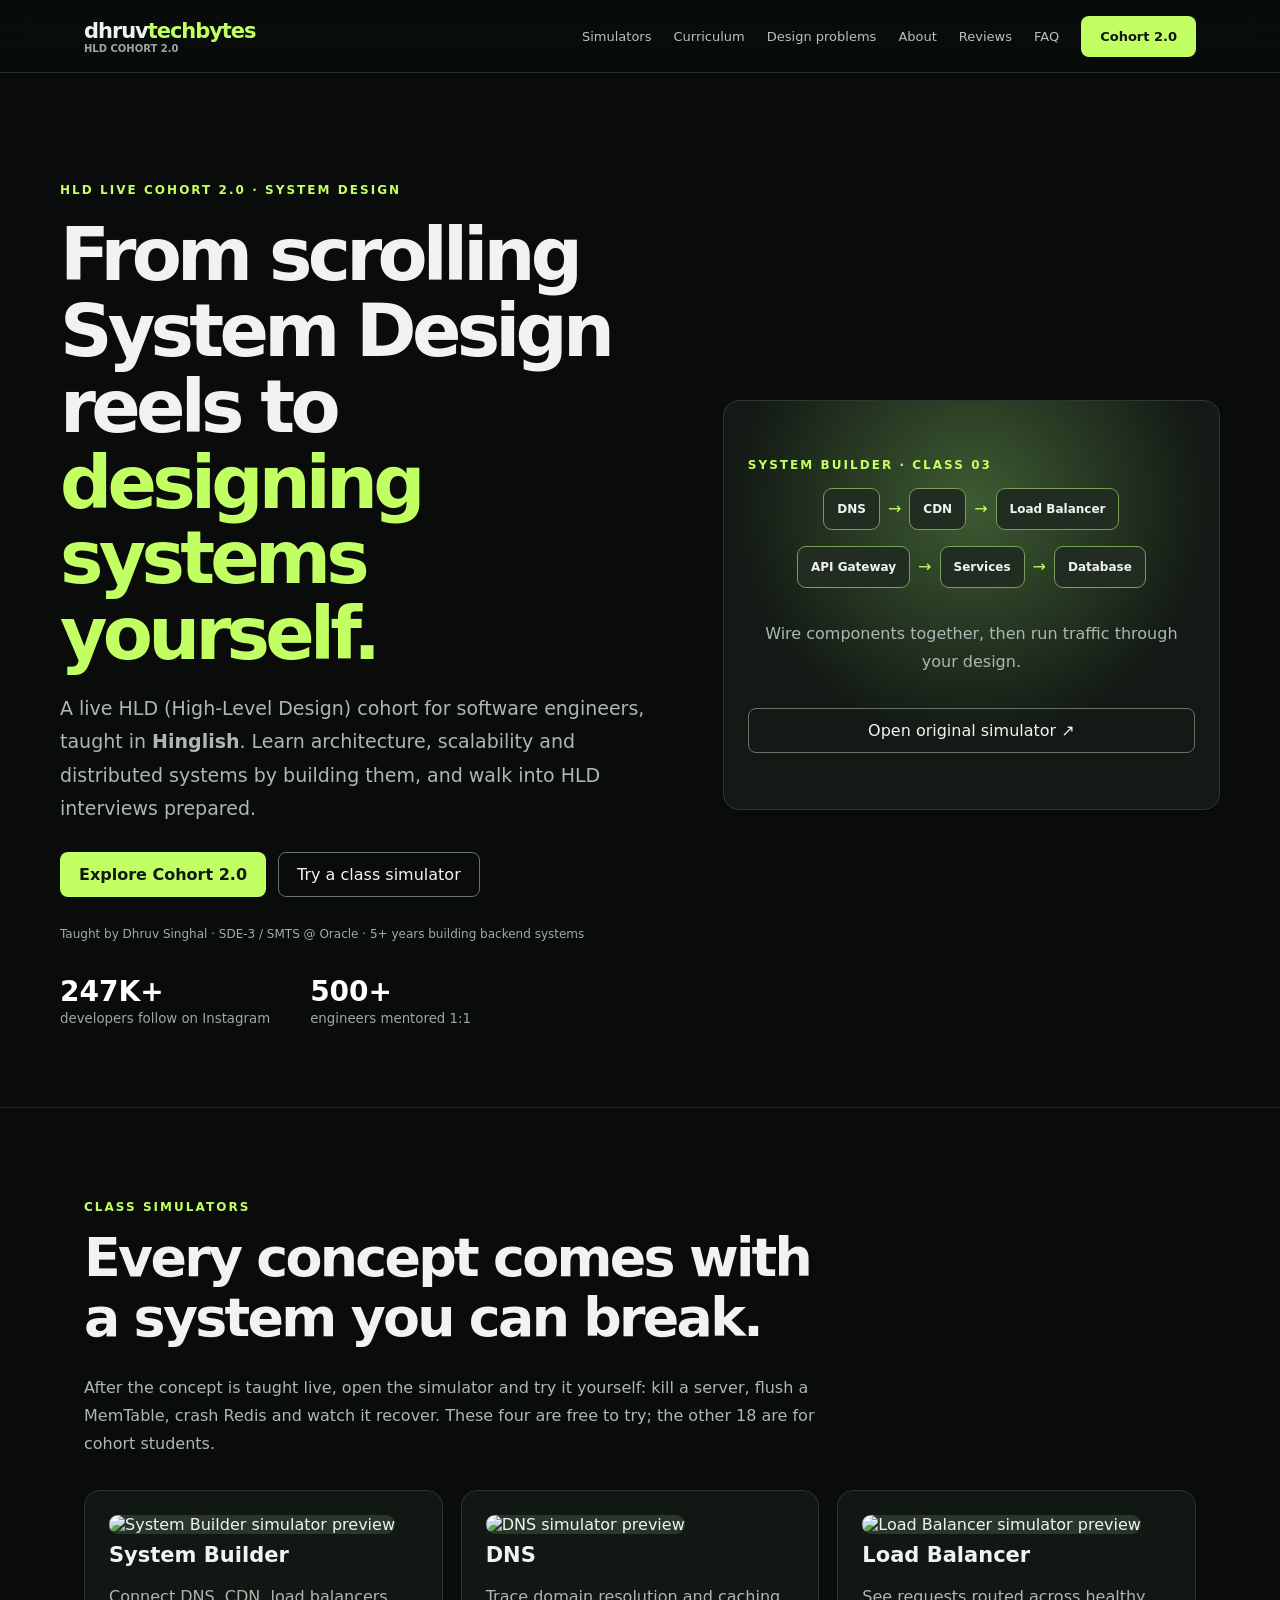
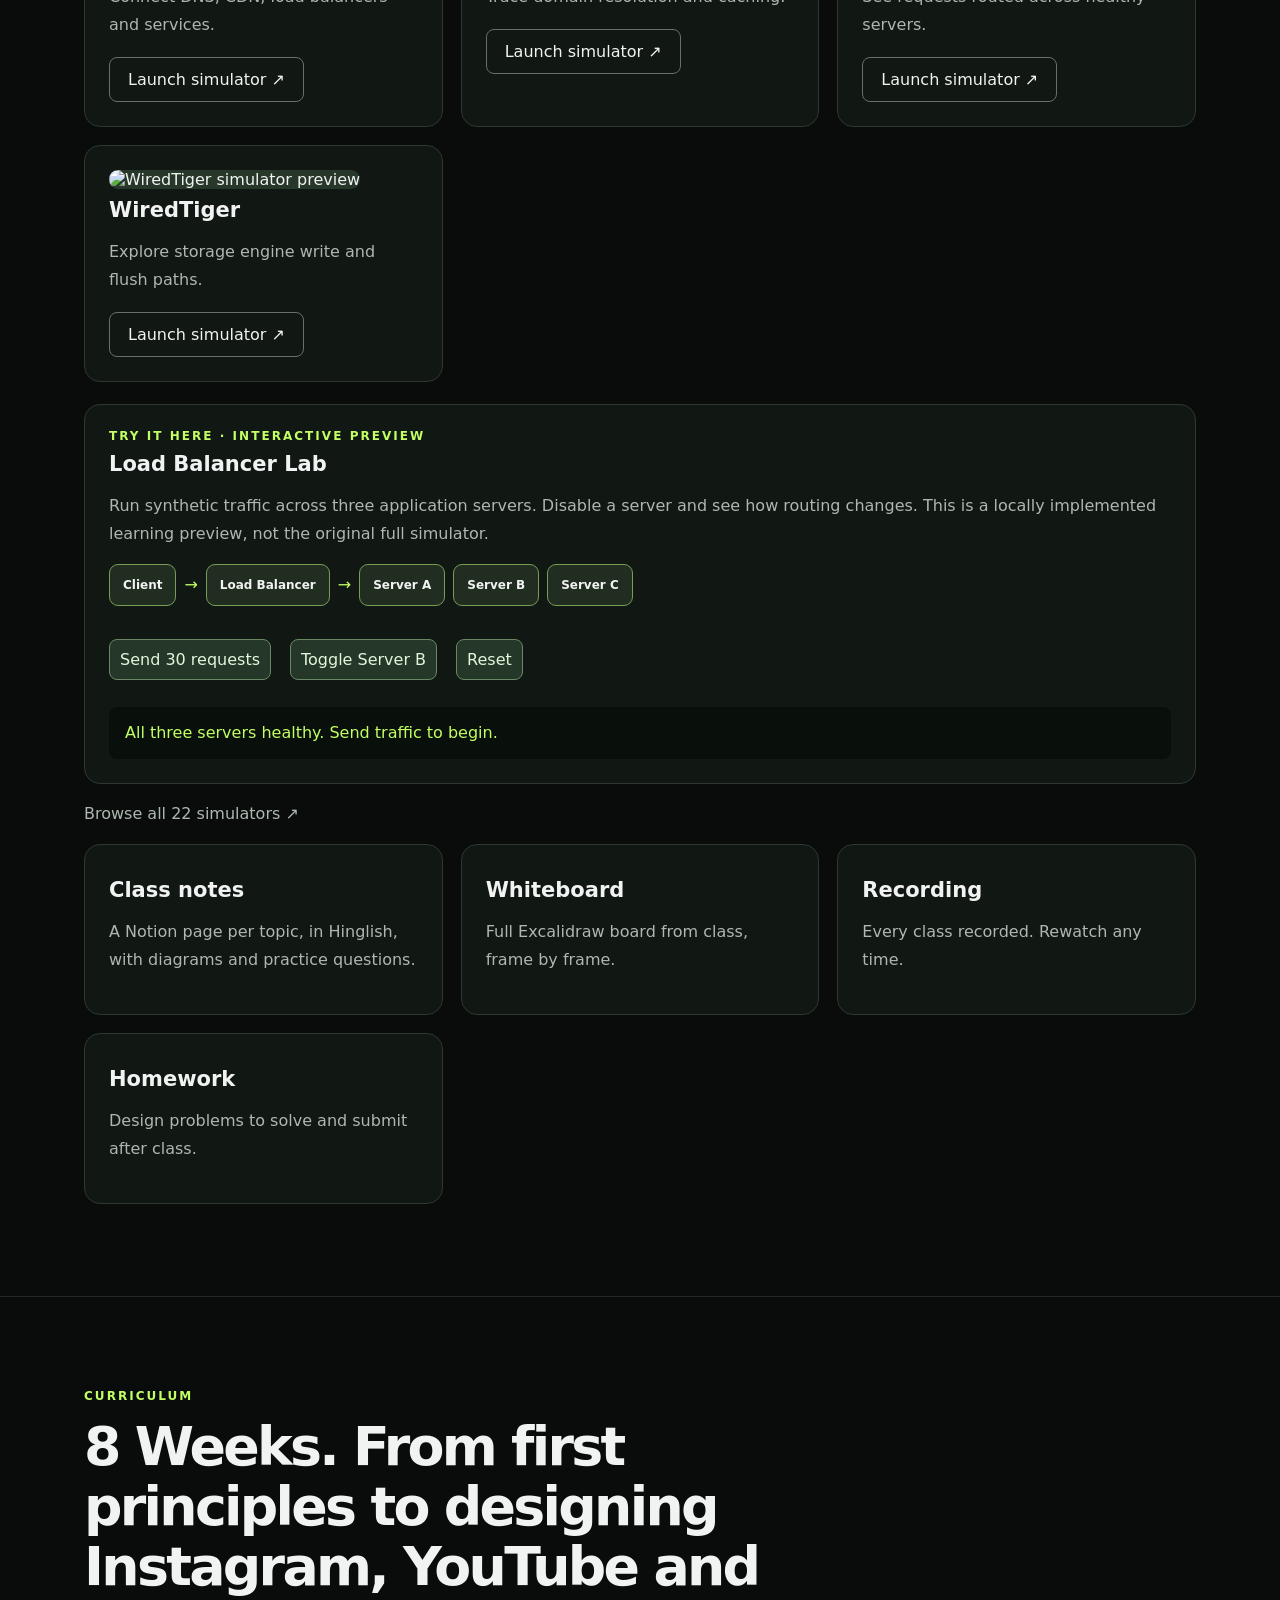
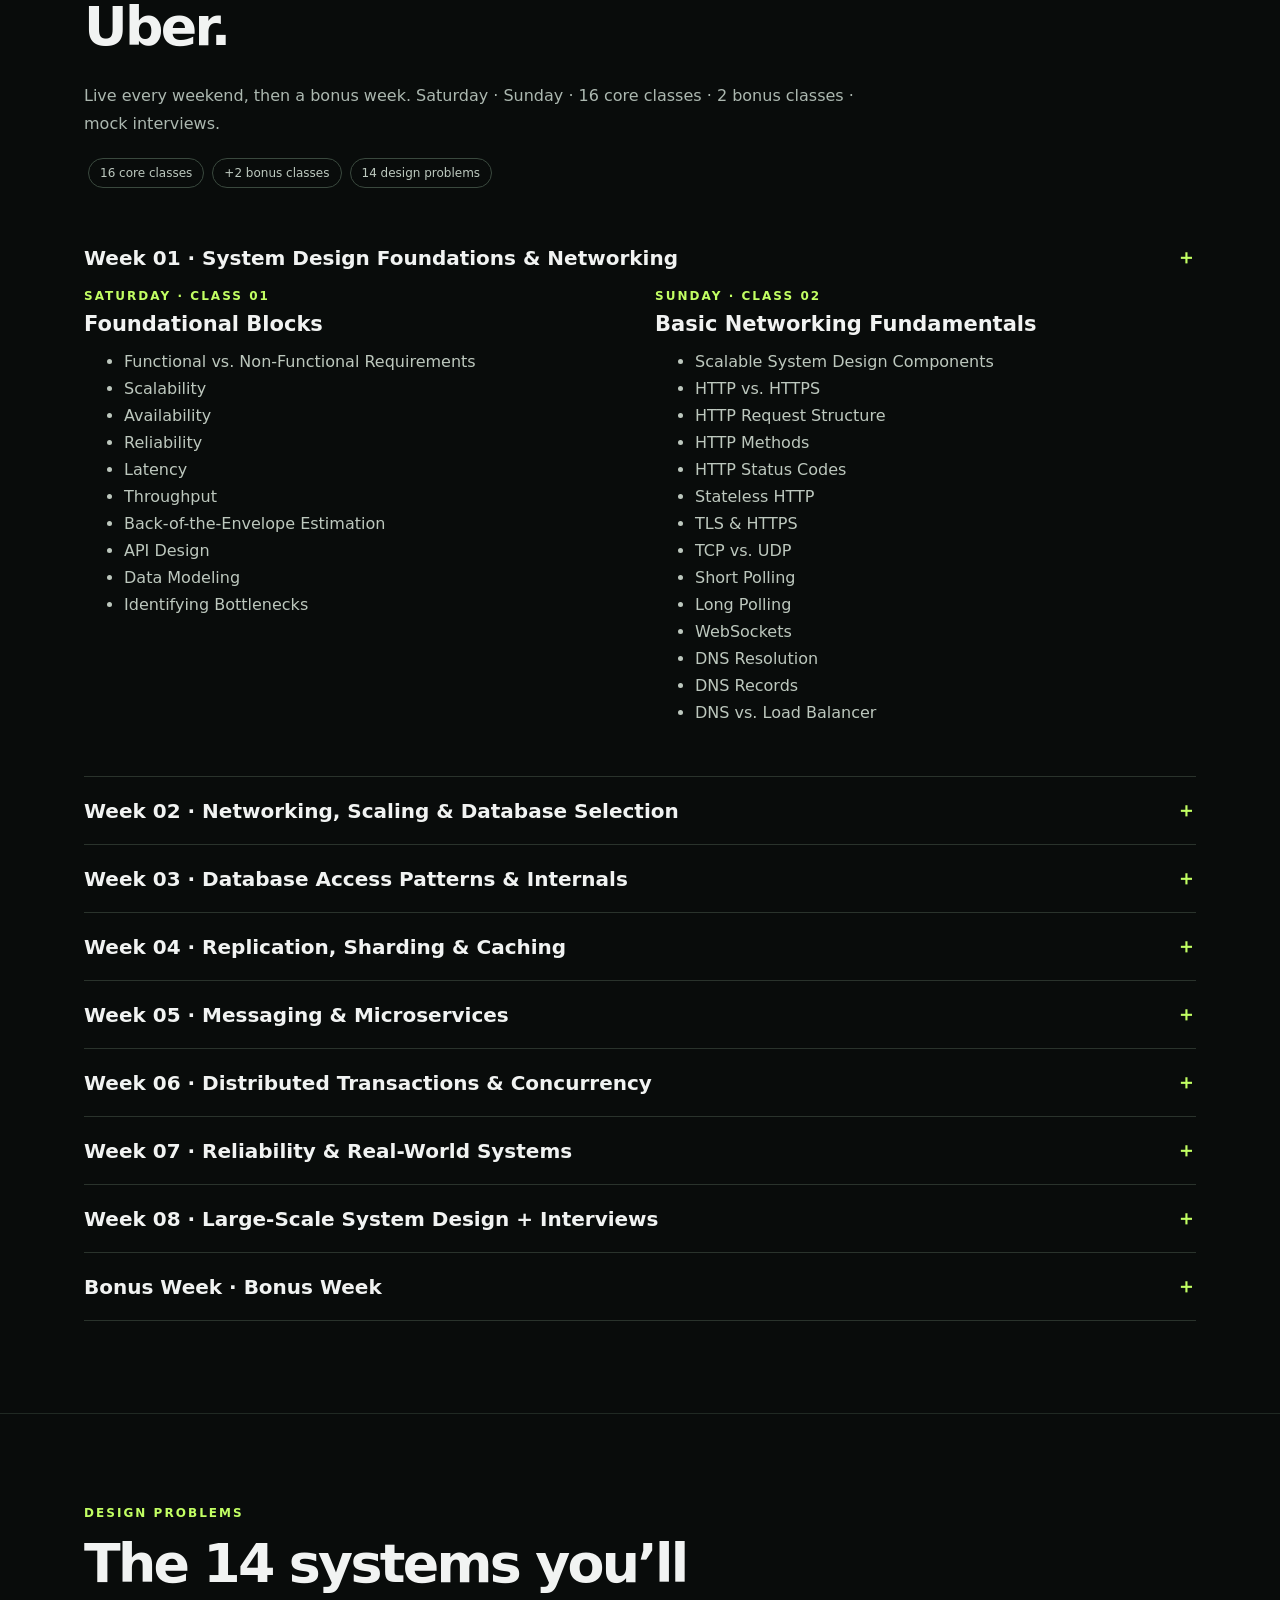
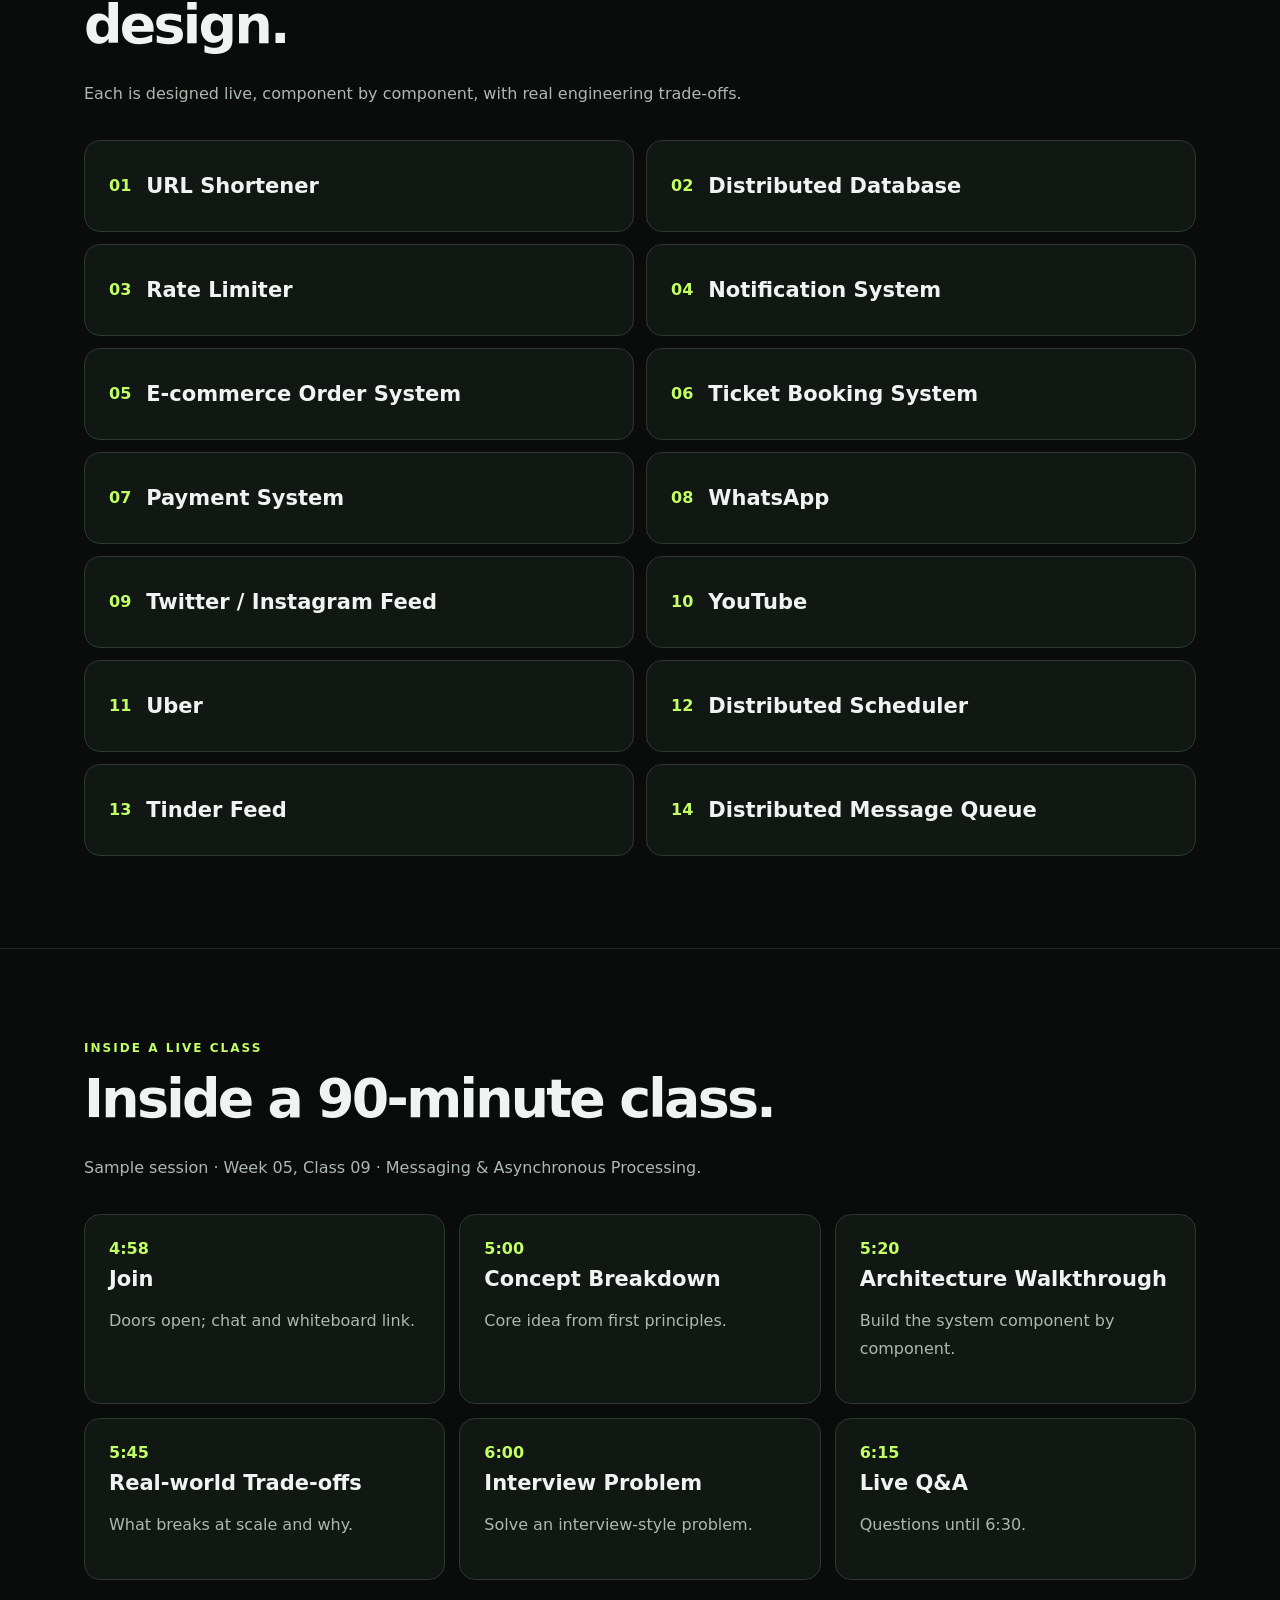
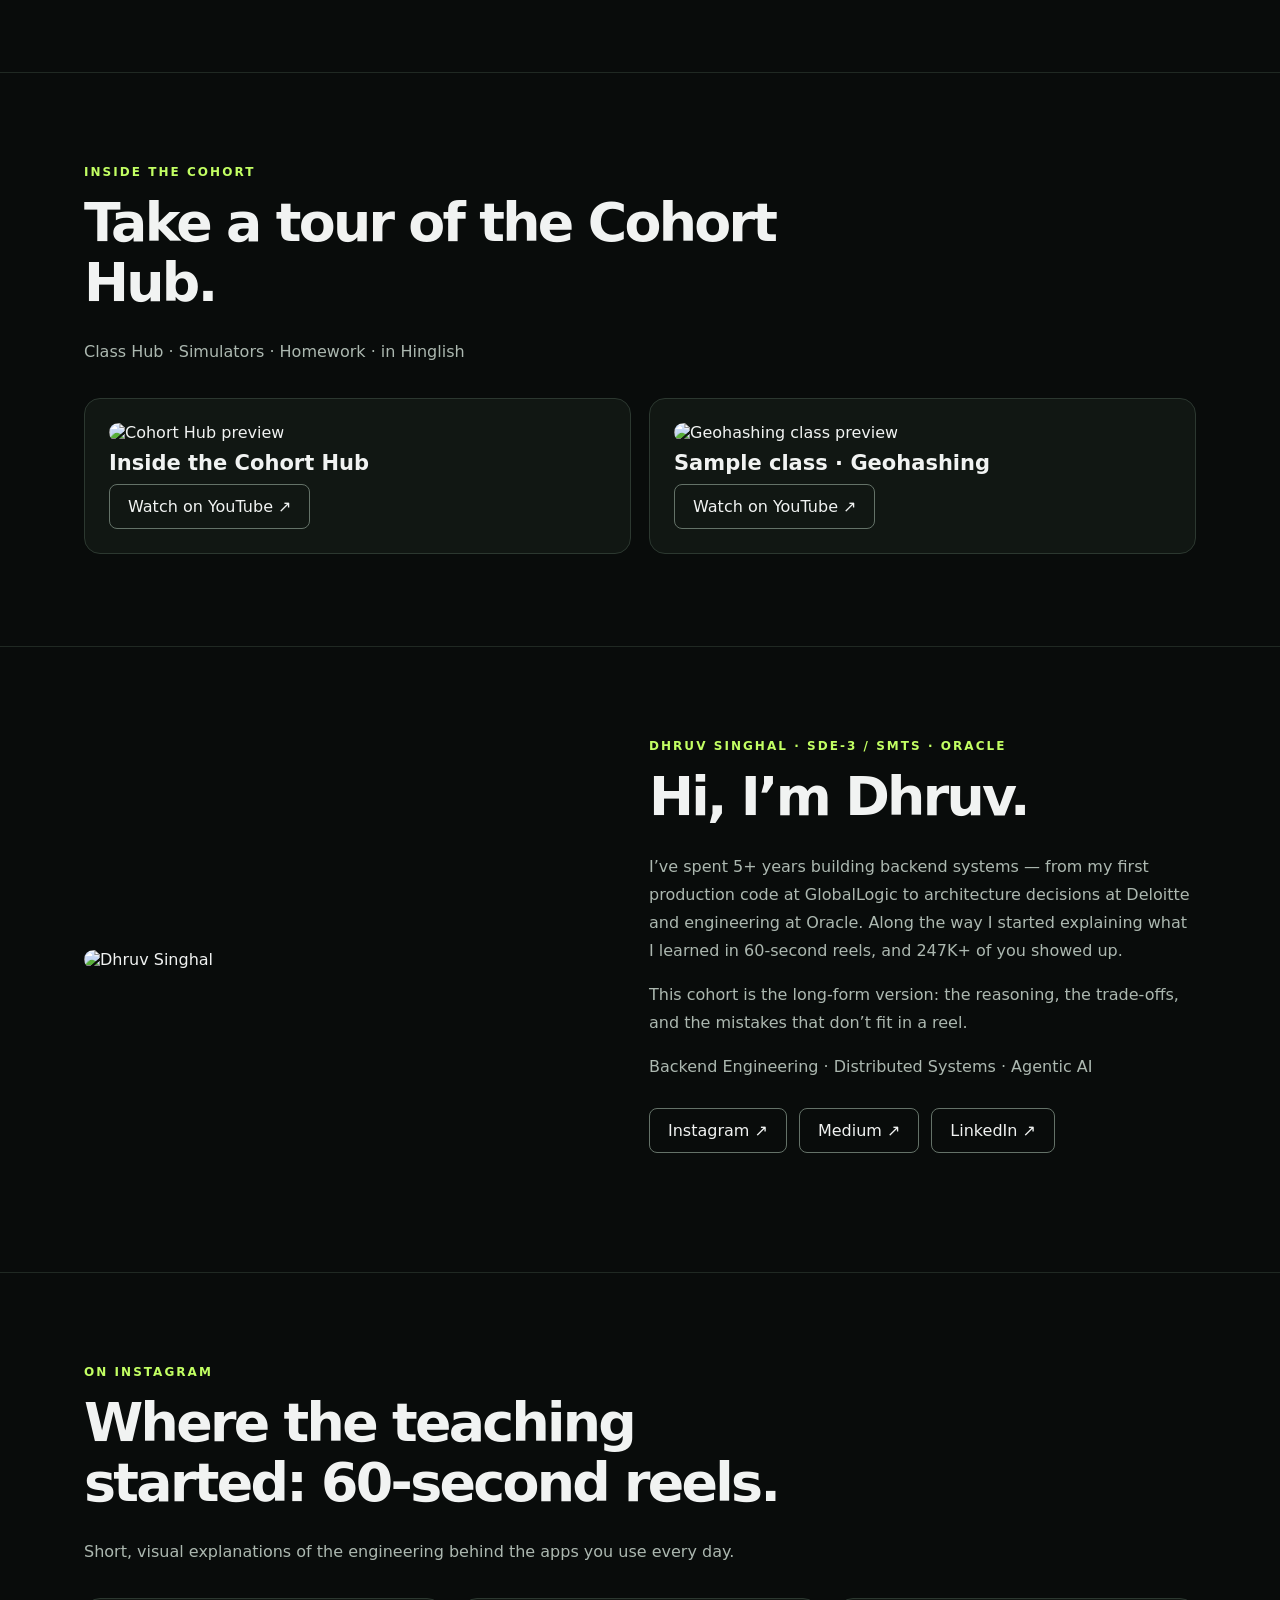
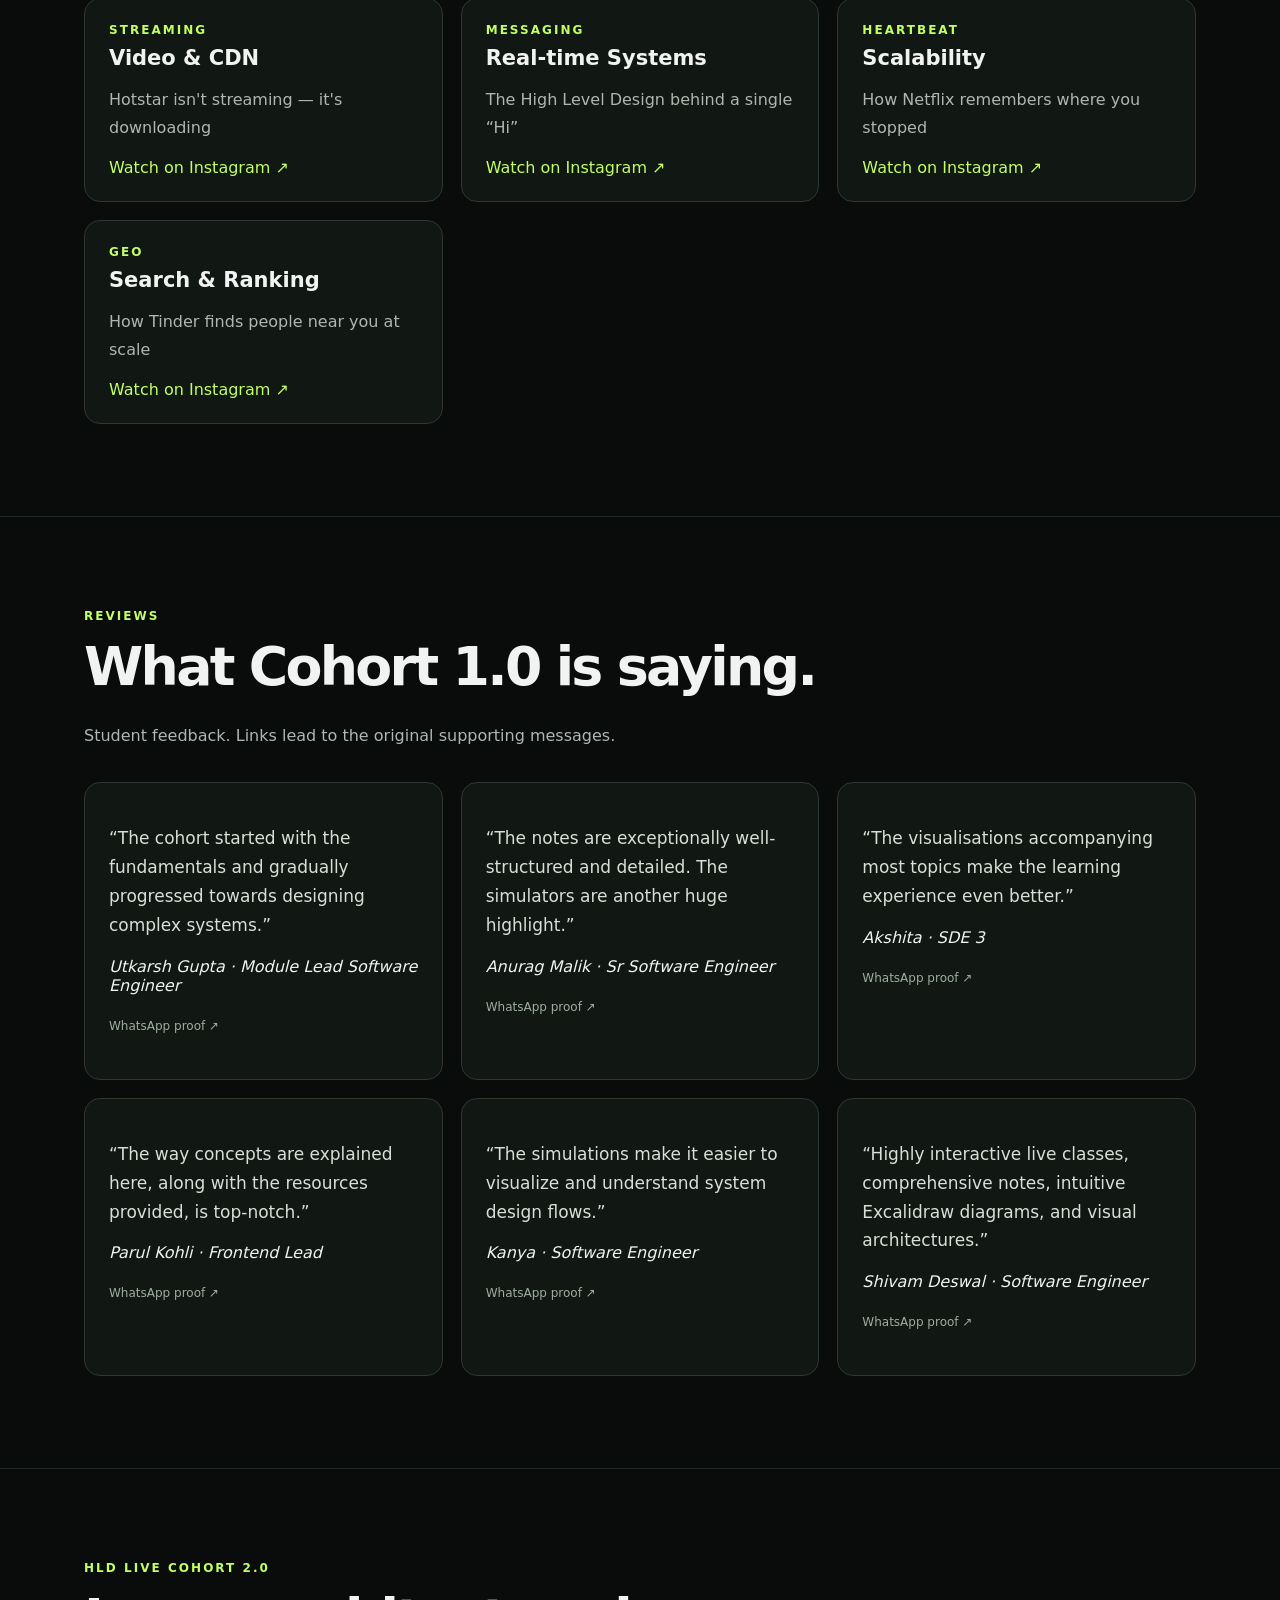
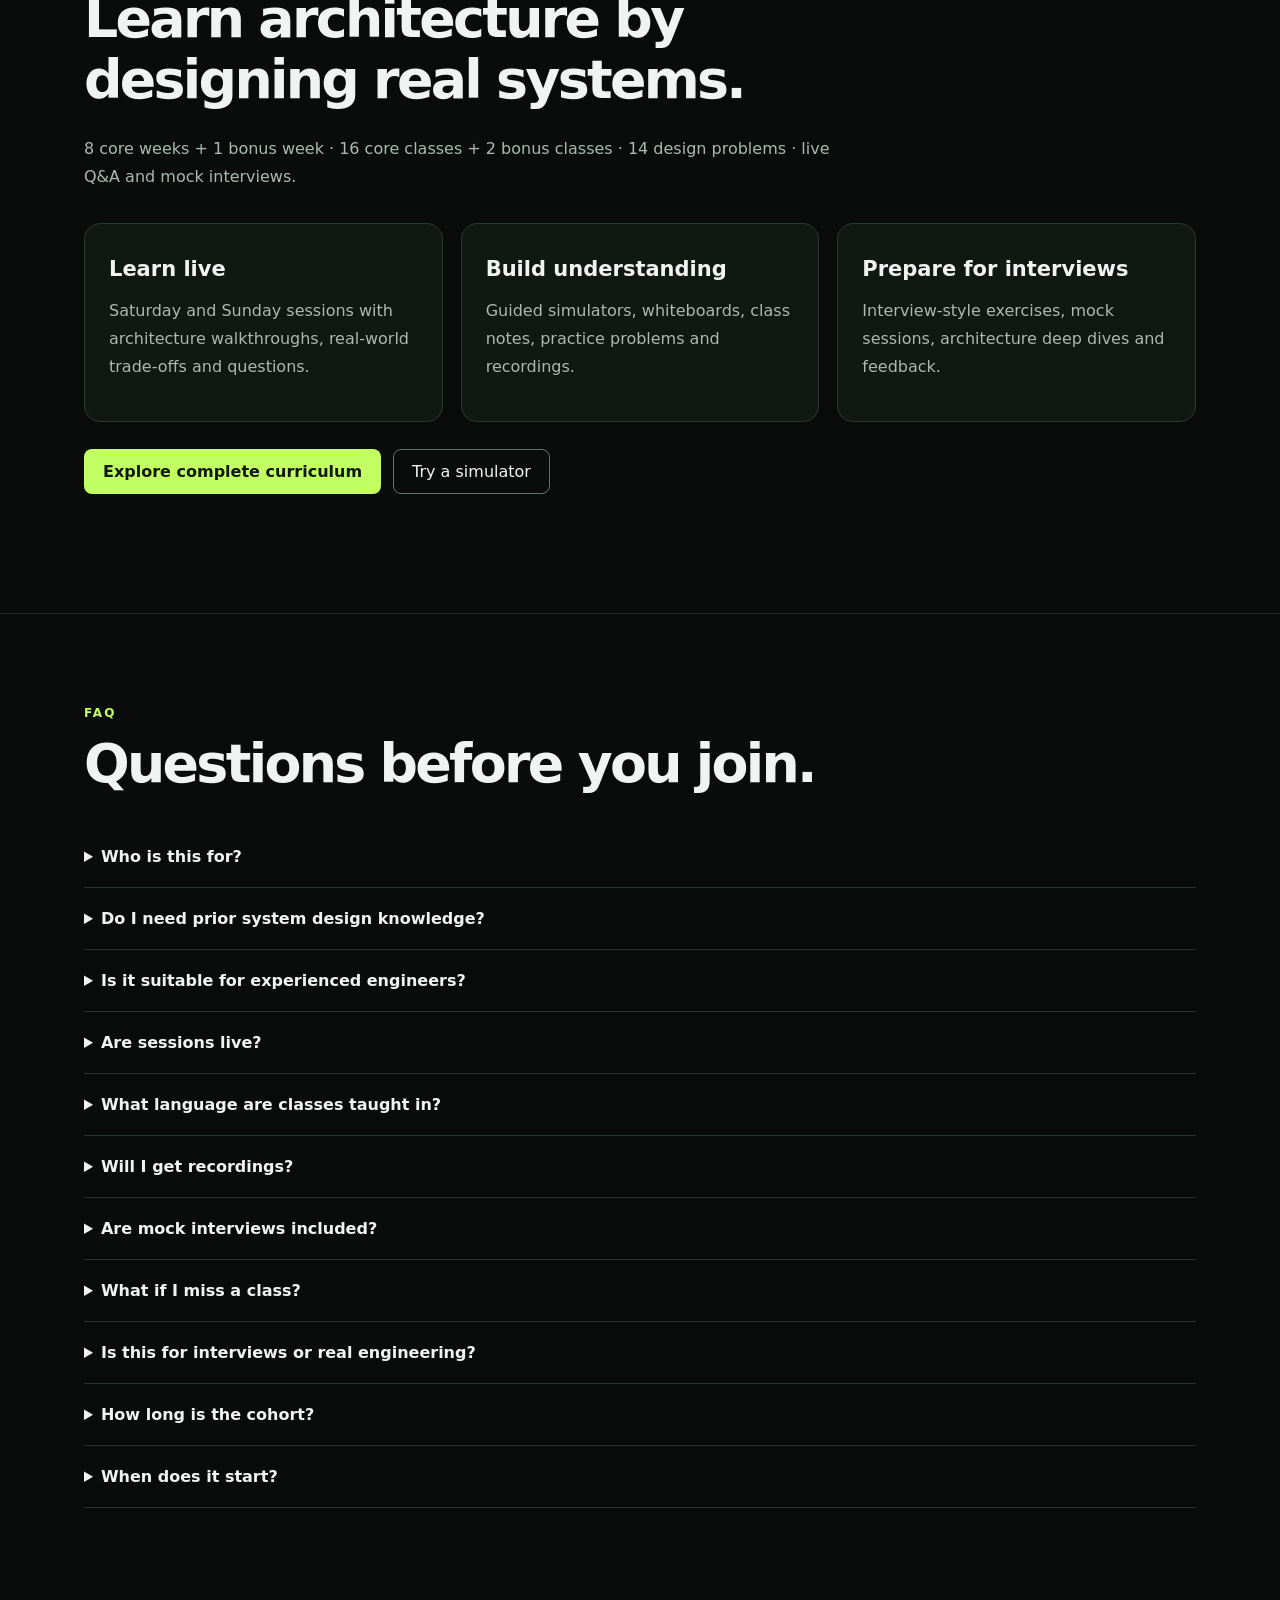
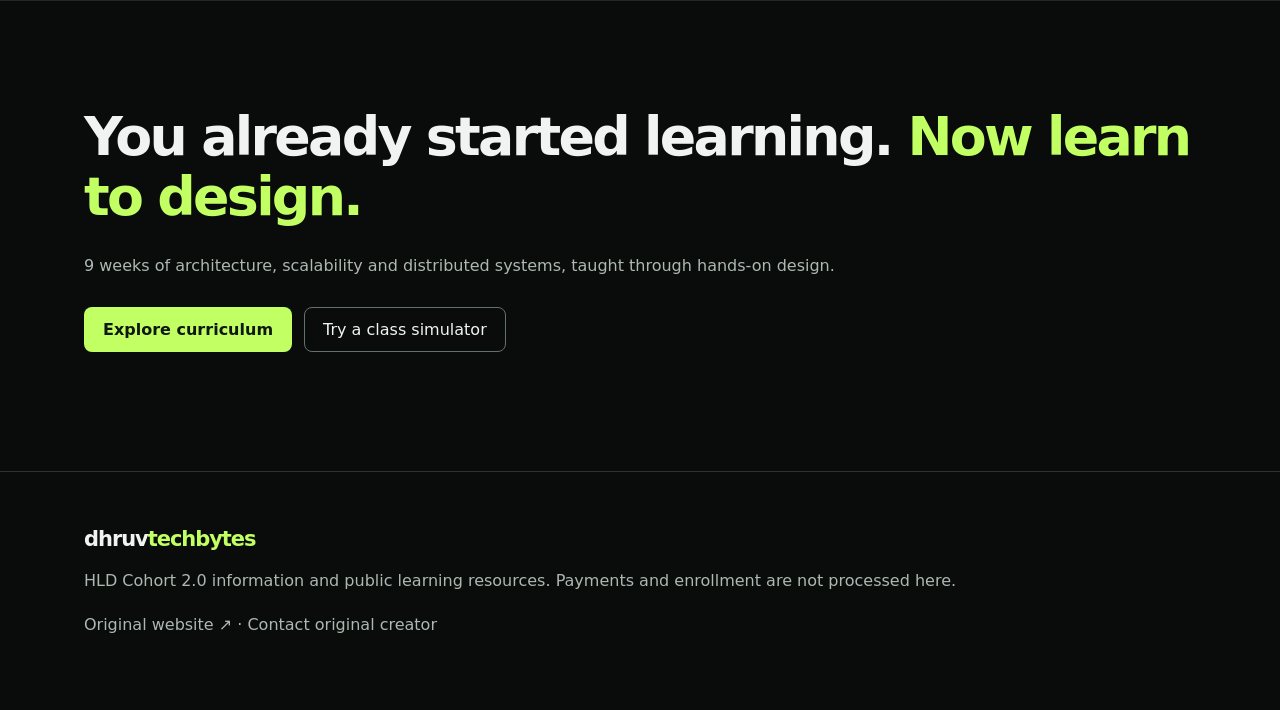
==== commit 7f85040e: "feat: add functional local load-balancing learning preview" ====
--- a/hld-cohort/index.html
+++ b/hld-cohort/index.html
@@ -2,7 +2,7 @@
 :root{font-family:Inter,ui-sans-serif,system-ui,sans-serif;color:#f1f3f2;background:#090c0b;scroll-behavior:smooth}*{box-sizing:border-box}body{margin:0}a{color:inherit;text-decoration:none}button{font:inherit;cursor:pointer}.wrap{max-width:1160px;margin:auto;padding:0 24px}header{position:sticky;top:0;background:#090c0bea;backdrop-filter:blur(16px);z-index:5;border-bottom:1px solid #26302c}.nav{min-height:72px;display:flex;align-items:center;justify-content:space-between;gap:16px}.brand{font-weight:900;letter-spacing:-.05em;font-size:21px}.brand span,.accent{color:#c2ff63}.links{display:flex;gap:22px;align-items:center;font-size:13px;color:#b8c3bb}.pill,.primary{display:inline-block;background:#c2ff63;color:#101810;border:0;border-radius:8px;padding:13px 19px;font-weight:800}.outline{display:inline-block;border:1px solid #647268;padding:12px 18px;border-radius:8px}.hero{padding:110px 0 80px;display:grid;grid-template-columns:1.1fr .9fr;gap:55px;align-items:center}.eyebrow{color:#c2ff63;text-transform:uppercase;letter-spacing:.17em;font-size:12px;font-weight:800}h1{font-size:clamp(46px,5.7vw,79px);line-height:1.04;letter-spacing:-.065em;margin:20px 0}h2{font-size:clamp(34px,4.2vw,55px);letter-spacing:-.05em;line-height:1.12;margin:14px 0 25px}h3{font-size:21px;margin:9px 0}p{color:#acb8b0;line-height:1.75}.lead{font-size:19px;max-width:640px}.actions{display:flex;flex-wrap:wrap;gap:12px;margin:27px 0}.card{border:1px solid #2c3830;background:#111713;border-radius:16px;padding:24px}.heroart{min-height:410px;background:radial-gradient(circle at 50% 25%,#3e5b32,#131a15 60%);display:flex;flex-direction:column;justify-content:center;gap:16px}.architecture{display:flex;flex-wrap:wrap;gap:8px;justify-content:center;align-items:center}.node{border:1px solid #779d57;background:#202d20;border-radius:9px;padding:13px;font-size:12px;font-weight:700}.arrow{color:#c2ff63}.stats{display:flex;gap:40px;margin-top:30px}.stats strong{font-size:28px;color:#fff;display:block}.stats small{color:#9ca99e}.section{padding:92px 0;border-top:1px solid #202923}.sectionhead{max-width:770px;margin-bottom:32px}.grid{display:grid;grid-template-columns:repeat(3,1fr);gap:18px}.simcard img{width:100%;aspect-ratio:16/10;object-fit:cover;border-radius:9px;background:#27382b}.simcard p{margin-bottom:18px}.tiny{font-size:12px;color:#9eae9f}.chip{display:inline-block;border:1px solid #3a493e;border-radius:30px;padding:7px 11px;margin:4px;color:#bdc9bf;font-size:12px}.week{border-bottom:1px solid #2a332c;padding:20px 0}.week summary{cursor:pointer;display:flex;justify-content:space-between;gap:15px;align-items:center;font-size:20px;font-weight:750}.weekgrid{display:grid;grid-template-columns:1fr 1fr;gap:30px;padding:18px 0}.week li{color:#bdc8be;margin:8px 0}.systems{display:grid;grid-template-columns:repeat(2,1fr);gap:12px}.system{display:flex;gap:15px;align-items:center}.system b{color:#c2ff63}.timeline{display:grid;grid-template-columns:repeat(3,1fr);gap:14px}.timeline .time{color:#c2ff63;font-weight:800}.media{width:100%;aspect-ratio:16/9;object-fit:cover;border-radius:12px}.quote{font-size:17px;line-height:1.7;color:#d6e0d7}.quote cite{display:block;margin-top:18px;color:#c2ff63;font-style:normal}.faq details{padding:21px 0;border-bottom:1px solid #29332c}.faq summary{cursor:pointer;font-weight:700}.faq p{margin-bottom:0}.footer{padding:55px 0;border-top:1px solid #2b332d}.notice{border:1px solid #4c5c43;padding:14px 17px;border-radius:10px;color:#b9c5b8;font-size:13px}.simdemo{margin-top:20px}.simdemo button{margin:6px 7px 0 0;background:#243728;color:#e4f5dc;border:1px solid #6b8864;border-radius:8px;padding:10px}.simdemo output{display:block;padding:16px;margin-top:14px;background:#090f0b;border-radius:8px;color:#c2ff63;min-height:52px}#menu{display:none}@media(max-width:800px){.hero{grid-template-columns:1fr;padding-top:65px}.grid,.timeline{grid-template-columns:1fr 1fr}.links{display:none;position:absolute;top:72px;left:0;right:0;background:#101812;padding:22px;flex-direction:column}.links.open{display:flex}#menu{display:block;background:none;border:1px solid #445448;color:white;padding:8px;border-radius:7px}.stats{gap:22px}}@media(max-width:540px){.grid,.timeline,.systems,.weekgrid{grid-template-columns:1fr}.stats{flex-wrap:wrap}.section{padding:60px 0}}
 .skip{position:absolute;top:-100px;left:12px;background:#c2ff63;color:#000;padding:10px;z-index:10}.skip:focus{top:12px}:focus-visible{outline:3px solid #c2ff63;outline-offset:4px}.progress{position:fixed;top:0;left:0;height:3px;background:#c2ff63;width:0;z-index:12}.tools{display:flex;gap:12px;flex-wrap:wrap;margin-bottom:18px}.tools input{background:#151e17;border:1px solid #52654f;border-radius:8px;color:white;padding:13px;min-width:220px;flex:1}.tools button{background:#243728;color:#e3f5d7;border:1px solid #60775b;border-radius:8px;padding:10px 15px}.hide{display:none!important}.count{color:#b9c6b9;font-size:13px}.simlocal{border-top:1px solid #334536;margin-top:15px;padding-top:15px}.simlocal output{display:block;background:#0a120c;color:#c2ff63;padding:10px;border-radius:8px;margin-top:10px;min-height:45px;font-size:13px}.simlocal button{padding:8px;border-radius:6px;background:#c2ff63;border:0;color:#111;font-weight:700}.week summary:hover,.faq summary:hover{color:#c2ff63}@media(prefers-reduced-motion:reduce){:root{scroll-behavior:auto}}</style></head><body><a class="skip" href="#top">Skip to content</a><div class="progress" id="progress" aria-hidden="true"></div><header><div class="wrap nav"><a href="#top" class="brand">dhruv<span>techbytes</span><span style="font-size:10px;display:block;letter-spacing:0;color:#9ca99e">HLD COHORT 2.0</span></a><button id="menu" aria-label="Toggle navigation" aria-expanded="false">☰</button><nav class="links" id="nav"><a href="#practice">Simulators</a><a href="#curriculum">Curriculum</a><a href="#systems">Design problems</a><a href="#about">About</a><a href="#reviews">Reviews</a><a href="#faq">FAQ</a><a class="pill" href="#cohort">Cohort 2.0</a></nav></div></header>
 <main id="top"><div class="wrap hero"><div><div class="eyebrow">HLD Live Cohort 2.0 · System Design</div><h1>From scrolling System Design reels to <span class="accent">designing systems yourself.</span></h1><p class="lead">A live HLD (High-Level Design) cohort for software engineers, taught in <b>Hinglish</b>. Learn architecture, scalability and distributed systems by building them, and walk into HLD interviews prepared.</p><div class="actions"><a class="primary" href="#cohort">Explore Cohort 2.0</a><a class="outline" href="#practice">Try a class simulator</a></div><p class="tiny">Taught by Dhruv Singhal · SDE-3 / SMTS @ Oracle · 5+ years building backend systems</p><div class="stats"><div><strong>247K+</strong><small>developers follow on Instagram</small></div><div><strong>500+</strong><small>engineers mentored 1:1</small></div></div></div><div class="card heroart"><div class="eyebrow">System Builder · Class 03</div><div class="architecture"><span class="node">DNS</span><span class="arrow">→</span><span class="node">CDN</span><span class="arrow">→</span><span class="node">Load Balancer</span></div><div class="architecture"><span class="node">API Gateway</span><span class="arrow">→</span><span class="node">Services</span><span class="arrow">→</span><span class="node">Database</span></div><p style="text-align:center">Wire components together, then run traffic through your design.</p><a class="outline" style="text-align:center" href="https://dhruvtechbytes.com/visualize/system-builder" target="_blank" rel="noopener">Open original simulator ↗</a></div></div>
-<section id="practice" class="section"><div class="wrap"><div class="sectionhead"><div class="eyebrow">Class simulators</div><h2>Every concept comes with a system you can break.</h2><p>After the concept is taught live, open the simulator and try it yourself: kill a server, flush a MemTable, crash Redis and watch it recover. These four are free to try; the other 18 are for cohort students.</p></div><div class="grid"><article class="card simcard"><img loading="lazy" src="https://dhruvtechbytes.com/sims/system-builder.jpg" alt="System Builder simulator preview"><h3>System Builder</h3><p>Connect DNS, CDN, load balancers and services.</p><a class="outline" href="https://dhruvtechbytes.com/visualize/system-builder" target="_blank" rel="noopener">Launch simulator ↗</a></article><article class="card simcard"><img loading="lazy" src="https://dhruvtechbytes.com/sims/dns.jpg" alt="DNS simulator preview"><h3>DNS</h3><p>Trace domain resolution and caching.</p><a class="outline" href="https://dhruvtechbytes.com/visualize/dns" target="_blank" rel="noopener">Launch simulator ↗</a></article><article class="card simcard"><img loading="lazy" src="https://dhruvtechbytes.com/sims/load-balancer.jpg" alt="Load Balancer simulator preview"><h3>Load Balancer</h3><p>See requests routed across healthy servers.</p><a class="outline" href="https://dhruvtechbytes.com/visualize/load-balancer" target="_blank" rel="noopener">Launch simulator ↗</a></article><article class="card simcard"><img loading="lazy" src="https://dhruvtechbytes.com/sims/wiredtiger.jpg" alt="WiredTiger simulator preview"><h3>WiredTiger</h3><p>Explore storage engine write and flush paths.</p><a class="outline" href="https://dhruvtechbytes.com/visualize/wiredtiger" target="_blank" rel="noopener">Launch simulator ↗</a></article></div><p><a href="https://dhruvtechbytes.com/visualize" target="_blank" rel="noopener">Browse all 22 simulators ↗</a></p><div class="grid"><div class="card"><h3>Class notes</h3><p>A Notion page per topic, in Hinglish, with diagrams and practice questions.</p></div><div class="card"><h3>Whiteboard</h3><p>Full Excalidraw board from class, frame by frame.</p></div><div class="card"><h3>Recording</h3><p>Every class recorded. Rewatch any time.</p></div><div class="card"><h3>Homework</h3><p>Design problems to solve and submit after class.</p></div></div></div></section>
+<section id="practice" class="section"><div class="wrap"><div class="sectionhead"><div class="eyebrow">Class simulators</div><h2>Every concept comes with a system you can break.</h2><p>After the concept is taught live, open the simulator and try it yourself: kill a server, flush a MemTable, crash Redis and watch it recover. These four are free to try; the other 18 are for cohort students.</p></div><div class="grid"><article class="card simcard"><img loading="lazy" src="https://dhruvtechbytes.com/sims/system-builder.jpg" alt="System Builder simulator preview"><h3>System Builder</h3><p>Connect DNS, CDN, load balancers and services.</p><a class="outline" href="https://dhruvtechbytes.com/visualize/system-builder" target="_blank" rel="noopener">Launch simulator ↗</a></article><article class="card simcard"><img loading="lazy" src="https://dhruvtechbytes.com/sims/dns.jpg" alt="DNS simulator preview"><h3>DNS</h3><p>Trace domain resolution and caching.</p><a class="outline" href="https://dhruvtechbytes.com/visualize/dns" target="_blank" rel="noopener">Launch simulator ↗</a></article><article class="card simcard"><img loading="lazy" src="https://dhruvtechbytes.com/sims/load-balancer.jpg" alt="Load Balancer simulator preview"><h3>Load Balancer</h3><p>See requests routed across healthy servers.</p><a class="outline" href="https://dhruvtechbytes.com/visualize/load-balancer" target="_blank" rel="noopener">Launch simulator ↗</a></article><article class="card simcard"><img loading="lazy" src="https://dhruvtechbytes.com/sims/wiredtiger.jpg" alt="WiredTiger simulator preview"><h3>WiredTiger</h3><p>Explore storage engine write and flush paths.</p><a class="outline" href="https://dhruvtechbytes.com/visualize/wiredtiger" target="_blank" rel="noopener">Launch simulator ↗</a></article></div><div class="card simdemo" style="margin-top:22px"><div class="eyebrow">Try it here · interactive preview</div><h3>Load Balancer Lab</h3><p>Run synthetic traffic across three application servers. Disable a server and see how routing changes. This is a locally implemented learning preview, not the original full simulator.</p><div class="architecture" style="justify-content:flex-start"><span class="node">Client</span><span class="arrow">→</span><span class="node">Load Balancer</span><span class="arrow">→</span><span class="node" id="lb-a">Server A</span><span class="node" id="lb-b">Server B</span><span class="node" id="lb-c">Server C</span></div><div class="actions"><button type="button" id="lb-run">Send 30 requests</button><button type="button" id="lb-fail">Toggle Server B</button><button type="button" id="lb-reset">Reset</button></div><output id="lb-output" aria-live="polite">All three servers healthy. Send traffic to begin.</output></div><p><a href="https://dhruvtechbytes.com/visualize" target="_blank" rel="noopener">Browse all 22 simulators ↗</a></p><div class="grid"><div class="card"><h3>Class notes</h3><p>A Notion page per topic, in Hinglish, with diagrams and practice questions.</p></div><div class="card"><h3>Whiteboard</h3><p>Full Excalidraw board from class, frame by frame.</p></div><div class="card"><h3>Recording</h3><p>Every class recorded. Rewatch any time.</p></div><div class="card"><h3>Homework</h3><p>Design problems to solve and submit after class.</p></div></div></div></section>
 <section id="curriculum" class="section"><div class="wrap"><div class="sectionhead"><div class="eyebrow">Curriculum</div><h2>8 Weeks. From first principles to designing Instagram, YouTube and Uber.</h2><p>Live every weekend, then a bonus week. Saturday · Sunday · 16 core classes · 2 bonus classes · mock interviews.</p><span class="chip">16 core classes</span><span class="chip">+2 bonus classes</span><span class="chip">14 design problems</span></div><details class="week" data-search="foundational blocks basic networking fundamentals functional vs. non-functional requirements scalability availability reliability latency throughput back-of-the-envelope estimation api design data modeling identifying bottlenecks scalable system design components http vs. https http request structure http methods http status codes stateless http tls &amp; https tcp vs. udp short polling long polling websockets dns resolution dns records dns vs. load balancer" open><summary><span>Week 01 · System Design Foundations & Networking</span><span class="accent">＋</span></summary><div class="weekgrid"><div><div class="eyebrow">Saturday · Class 01</div><h3>Foundational Blocks</h3><ul><li>Functional vs. Non-Functional Requirements</li><li>Scalability</li><li>Availability</li><li>Reliability</li><li>Latency</li><li>Throughput</li><li>Back-of-the-Envelope Estimation</li><li>API Design</li><li>Data Modeling</li><li>Identifying Bottlenecks</li></ul></div><div><div class="eyebrow">Sunday · Class 02</div><h3>Basic Networking Fundamentals</h3><ul><li>Scalable System Design Components</li><li>HTTP vs. HTTPS</li><li>HTTP Request Structure</li><li>HTTP Methods</li><li>HTTP Status Codes</li><li>Stateless HTTP</li><li>TLS &amp; HTTPS</li><li>TCP vs. UDP</li><li>Short Polling</li><li>Long Polling</li><li>WebSockets</li><li>DNS Resolution</li><li>DNS Records</li><li>DNS vs. Load Balancer</li></ul></div></div></details><details class="week" data-search="networking &amp; scaling fundamentals database selection cdn forward proxy reverse proxy load balancer load balancing algorithms health checks api gateway horizontal scaling vertical scaling sql vs. nosql relational databases predefined schema acid properties nosql data models key-value document wide-column graph when to use sql when to use nosql database selection framework" ><summary><span>Week 02 · Networking, Scaling & Database Selection</span><span class="accent">＋</span></summary><div class="weekgrid"><div><div class="eyebrow">Saturday · Class 03</div><h3>Networking & Scaling Fundamentals</h3><ul><li>CDN</li><li>Forward Proxy</li><li>Reverse Proxy</li><li>Load Balancer</li><li>Load Balancing Algorithms</li><li>Health Checks</li><li>API Gateway</li><li>Horizontal Scaling</li><li>Vertical Scaling</li></ul></div><div><div class="eyebrow">Sunday · Class 04</div><h3>Database Selection</h3><ul><li>SQL vs. NoSQL</li><li>Relational Databases</li><li>Predefined Schema</li><li>ACID Properties</li><li>NoSQL Data Models</li><li>Key-Value</li><li>Document</li><li>Wide-Column</li><li>Graph</li><li>When to Use SQL</li><li>When to Use NoSQL</li><li>Database Selection Framework</li></ul></div></div></details><details class="week" data-search="db access patterns &amp; indexing url shortener live design &amp; high availability access patterns data models vs. access patterns point lookup range query equality query sorted query aggregation relationship query real-world examples indexing fundamentals primary / clustered index unique index single-column index composite index leftmost prefix principle non-clustered index b-trees hash index geospatial indexes inverted / full-text indexes index selection strategy requirements back-of-the-envelope estimation hashing vs. id + base62 simple architecture multiple app servers &amp; id generation ticket server snowflake ids zookeeper range allocation id generation trade-offs redis cache-aside read replicas &amp; replication lag final architecture multiple data centers" ><summary><span>Week 03 · Database Access Patterns & Internals</span><span class="accent">＋</span></summary><div class="weekgrid"><div><div class="eyebrow">Saturday · Class 05</div><h3>DB Access Patterns & Indexing</h3><ul><li>Access Patterns</li><li>Data Models vs. Access Patterns</li><li>Point Lookup</li><li>Range Query</li><li>Equality Query</li><li>Sorted Query</li><li>Aggregation</li><li>Relationship Query</li><li>Real-World Examples</li><li>Indexing Fundamentals</li><li>Primary / Clustered Index</li><li>Unique Index</li><li>Single-Column Index</li><li>Composite Index</li><li>Leftmost Prefix Principle</li><li>Non-Clustered Index</li><li>B-Trees</li><li>Hash Index</li><li>Geospatial Indexes</li><li>Inverted / Full-Text Indexes</li><li>Index Selection Strategy</li></ul></div><div><div class="eyebrow">Sunday · Class 06</div><h3>URL Shortener Live Design & High Availability</h3><ul><li>Requirements</li><li>Back-of-the-Envelope Estimation</li><li>Hashing vs. ID + Base62</li><li>Simple Architecture</li><li>Multiple App Servers &amp; ID Generation</li><li>Ticket Server</li><li>Snowflake IDs</li><li>ZooKeeper Range Allocation</li><li>ID Generation Trade-offs</li><li>Redis Cache-Aside</li><li>Read Replicas &amp; Replication Lag</li><li>Final Architecture</li><li>Multiple Data Centers</li></ul></div></div></details><details class="week" data-search="replication, sharding &amp; partitioning caching database replication high availability read scalability disaster recovery geographic distribution primary / replica leader / follower failover synchronous replication asynchronous replication multi-leader replication leaderless replication quorum horizontal partitioning vertical partitioning sharding shard keys hot keys strong consistency eventual consistency read-after-write consistency cap theorem why caching? cache-aside read-through write-through write-back write-around ttl cache invalidation cache stampede cache penetration cache avalanche hot keys distributed cache redis redis cluster" ><summary><span>Week 04 · Replication, Sharding & Caching</span><span class="accent">＋</span></summary><div class="weekgrid"><div><div class="eyebrow">Saturday · Class 07</div><h3>Replication, Sharding & Partitioning</h3><ul><li>Database Replication</li><li>High Availability</li><li>Read Scalability</li><li>Disaster Recovery</li><li>Geographic Distribution</li><li>Primary / Replica</li><li>Leader / Follower</li><li>Failover</li><li>Synchronous Replication</li><li>Asynchronous Replication</li><li>Multi-Leader Replication</li><li>Leaderless Replication</li><li>Quorum</li><li>Horizontal Partitioning</li><li>Vertical Partitioning</li><li>Sharding</li><li>Shard Keys</li><li>Hot Keys</li><li>Strong Consistency</li><li>Eventual Consistency</li><li>Read-after-Write Consistency</li><li>CAP Theorem</li></ul></div><div><div class="eyebrow">Sunday · Class 08</div><h3>Caching</h3><ul><li>Why Caching?</li><li>Cache-Aside</li><li>Read-Through</li><li>Write-Through</li><li>Write-Back</li><li>Write-Around</li><li>TTL</li><li>Cache Invalidation</li><li>Cache Stampede</li><li>Cache Penetration</li><li>Cache Avalanche</li><li>Hot Keys</li><li>Distributed Cache</li><li>Redis</li><li>Redis Cluster</li></ul></div></div></details><details class="week" data-search="messaging &amp; asynchronous processing microservices design patterns synchronous vs. asynchronous processing message queues pub/sub kafka topics partitions consumer groups offset ordering delivery semantics at-most-once at-least-once exactly-once retry dead-letter queue monolith vs. microservices service decomposition database per service service boundaries service discovery synchronous communication asynchronous communication strangler pattern" ><summary><span>Week 05 · Messaging & Microservices</span><span class="accent">＋</span></summary><div class="weekgrid"><div><div class="eyebrow">Saturday · Class 09</div><h3>Messaging & Asynchronous Processing</h3><ul><li>Synchronous vs. Asynchronous Processing</li><li>Message Queues</li><li>Pub/Sub</li><li>Kafka</li><li>Topics</li><li>Partitions</li><li>Consumer Groups</li><li>Offset</li><li>Ordering</li><li>Delivery Semantics</li><li>At-most-once</li><li>At-least-once</li><li>Exactly-once</li><li>Retry</li><li>Dead-Letter Queue</li></ul></div><div><div class="eyebrow">Sunday · Class 10</div><h3>Microservices Design Patterns</h3><ul><li>Monolith vs. Microservices</li><li>Service Decomposition</li><li>Database per Service</li><li>Service Boundaries</li><li>Service Discovery</li><li>Synchronous Communication</li><li>Asynchronous Communication</li><li>Strangler Pattern</li></ul></div></div></details><details class="week" data-search="cqrs + saga + distributed transactions concurrency control distributed transactions why traditional transactions don’t work across services 2pc saga choreography orchestration compensating transactions cqrs event-driven architecture race conditions concurrent requests database transactions isolation levels optimistic locking pessimistic locking distributed locks redis locks deadlocks atomic operations" ><summary><span>Week 06 · Distributed Transactions & Concurrency</span><span class="accent">＋</span></summary><div class="weekgrid"><div><div class="eyebrow">Saturday · Class 11</div><h3>CQRS + Saga + Distributed Transactions</h3><ul><li>Distributed Transactions</li><li>Why Traditional Transactions Don’t Work Across Services</li><li>2PC</li><li>Saga</li><li>Choreography</li><li>Orchestration</li><li>Compensating Transactions</li><li>CQRS</li><li>Event-Driven Architecture</li></ul></div><div><div class="eyebrow">Sunday · Class 12</div><h3>Concurrency Control</h3><ul><li>Race Conditions</li><li>Concurrent Requests</li><li>Database Transactions</li><li>Isolation Levels</li><li>Optimistic Locking</li><li>Pessimistic Locking</li><li>Distributed Locks</li><li>Redis Locks</li><li>Deadlocks</li><li>Atomic Operations</li></ul></div></div></details><details class="week" data-search="idempotency + distributed counters + failure handling whatsapp + notification + monitoring idempotency idempotency keys duplicate requests retry-safe apis duplicate messages distributed counters redis counters atomic increment counter sharding hot keys reliability timeout retry exponential backoff circuit breaker bulkhead graceful degradation failover active-passive active-active whatsapp notification systems monitoring systems" ><summary><span>Week 07 · Reliability & Real-World Systems</span><span class="accent">＋</span></summary><div class="weekgrid"><div><div class="eyebrow">Saturday · Class 13</div><h3>Idempotency + Distributed Counters + Failure Handling</h3><ul><li>Idempotency</li><li>Idempotency Keys</li><li>Duplicate Requests</li><li>Retry-Safe APIs</li><li>Duplicate Messages</li><li>Distributed Counters</li><li>Redis Counters</li><li>Atomic Increment</li><li>Counter Sharding</li><li>Hot Keys</li><li>Reliability</li><li>Timeout</li><li>Retry</li><li>Exponential Backoff</li><li>Circuit Breaker</li><li>Bulkhead</li><li>Graceful Degradation</li><li>Failover</li><li>Active-Passive</li><li>Active-Active</li></ul></div><div><div class="eyebrow">Sunday · Class 14</div><h3>WhatsApp + Notification + Monitoring</h3><ul><li>WhatsApp</li><li>Notification Systems</li><li>Monitoring Systems</li></ul></div></div></details><details class="week" data-search="twitter / instagram + youtube uber + location-based systems + distributed scheduler fan-out fan-in push model pull model hybrid model celebrity problem feed generation caching sharding bloom filters object storage large file uploads chunked uploads pre-signed urls metadata video transcoding async processing message queues workers cdn video delivery geospatial indexing geohash quadtree location updates nearby driver search matching real-time updates websockets distributed state job scheduling delayed jobs workers final mock interview session requirement clarification capacity estimation api design data modeling high-level architecture deep dives bottleneck identification scaling questions trade-off discussion interview feedback" ><summary><span>Week 08 · Large-Scale System Design + Interviews</span><span class="accent">＋</span></summary><div class="weekgrid"><div><div class="eyebrow">Saturday · Class 15</div><h3>Twitter / Instagram + YouTube</h3><ul><li>Fan-out</li><li>Fan-in</li><li>Push Model</li><li>Pull Model</li><li>Hybrid Model</li><li>Celebrity Problem</li><li>Feed Generation</li><li>Caching</li><li>Sharding</li><li>Bloom Filters</li><li>Object Storage</li><li>Large File Uploads</li><li>Chunked Uploads</li><li>Pre-Signed URLs</li><li>Metadata</li><li>Video Transcoding</li><li>Async Processing</li><li>Message Queues</li><li>Workers</li><li>CDN</li><li>Video Delivery</li></ul></div><div><div class="eyebrow">Sunday · Class 16</div><h3>Uber + Location-Based Systems + Distributed Scheduler</h3><ul><li>Geospatial Indexing</li><li>GeoHash</li><li>QuadTree</li><li>Location Updates</li><li>Nearby Driver Search</li><li>Matching</li><li>Real-Time Updates</li><li>WebSockets</li><li>Distributed State</li><li>Job Scheduling</li><li>Delayed Jobs</li><li>Workers</li><li>Final Mock Interview Session</li><li>Requirement Clarification</li><li>Capacity Estimation</li><li>API Design</li><li>Data Modeling</li><li>High-Level Architecture</li><li>Deep Dives</li><li>Bottleneck Identification</li><li>Scaling Questions</li><li>Trade-off Discussion</li><li>Interview Feedback</li></ul></div></div></details><details class="week" data-search="tinder feed + distributed message queue doubts &amp; discussions feed generation matching / recommendation flow read vs. write patterns caching sharding scaling real-time updates handling high-traffic users google s2 geometry library producers topics partitions brokers consumer groups offsets replication ordering fault tolerance high throughput scaling open session doubts &amp; discussions" ><summary><span>Bonus Week · Bonus Week</span><span class="accent">＋</span></summary><div class="weekgrid"><div><div class="eyebrow">Saturday · Bonus Classes 1 & 2</div><h3>Tinder Feed + Distributed Message Queue</h3><ul><li>Feed Generation</li><li>Matching / Recommendation Flow</li><li>Read vs. Write Patterns</li><li>Caching</li><li>Sharding</li><li>Scaling</li><li>Real-Time Updates</li><li>Handling High-Traffic Users</li><li>Google S2 Geometry Library</li><li>Producers</li><li>Topics</li><li>Partitions</li><li>Brokers</li><li>Consumer Groups</li><li>Offsets</li><li>Replication</li><li>Ordering</li><li>Fault Tolerance</li><li>High Throughput</li><li>Scaling</li></ul></div><div><div class="eyebrow">Sunday · Open Session</div><h3>Doubts & Discussions</h3><ul><li>Open Session</li><li>Doubts &amp; Discussions</li></ul></div></div></details></div></section>
 <section id="systems" class="section"><div class="wrap"><div class="sectionhead"><div class="eyebrow">Design problems</div><h2>The 14 systems you’ll design.</h2><p>Each is designed live, component by component, with real engineering trade-offs.</p></div><div class="systems"><div class="card system" data-name="${esc(s.toLowerCase())}"><b>01</b><h3>URL Shortener</h3></div><div class="card system"><b>02</b><h3>Distributed Database</h3></div><div class="card system"><b>03</b><h3>Rate Limiter</h3></div><div class="card system"><b>04</b><h3>Notification System</h3></div><div class="card system"><b>05</b><h3>E-commerce Order System</h3></div><div class="card system"><b>06</b><h3>Ticket Booking System</h3></div><div class="card system"><b>07</b><h3>Payment System</h3></div><div class="card system"><b>08</b><h3>WhatsApp</h3></div><div class="card system"><b>09</b><h3>Twitter / Instagram Feed</h3></div><div class="card system"><b>10</b><h3>YouTube</h3></div><div class="card system"><b>11</b><h3>Uber</h3></div><div class="card system"><b>12</b><h3>Distributed Scheduler</h3></div><div class="card system"><b>13</b><h3>Tinder Feed</h3></div><div class="card system"><b>14</b><h3>Distributed Message Queue</h3></div></div></div></section>
 <section class="section"><div class="wrap"><div class="sectionhead"><div class="eyebrow">Inside a live class</div><h2>Inside a 90-minute class.</h2><p>Sample session · Week 05, Class 09 · Messaging & Asynchronous Processing.</p></div><div class="timeline"><div class="card"><div class="time">4:58</div><h3>Join</h3><p>Doors open; chat and whiteboard link.</p></div><div class="card"><div class="time">5:00</div><h3>Concept Breakdown</h3><p>Core idea from first principles.</p></div><div class="card"><div class="time">5:20</div><h3>Architecture Walkthrough</h3><p>Build the system component by component.</p></div><div class="card"><div class="time">5:45</div><h3>Real-world Trade-offs</h3><p>What breaks at scale and why.</p></div><div class="card"><div class="time">6:00</div><h3>Interview Problem</h3><p>Solve an interview-style problem.</p></div><div class="card"><div class="time">6:15</div><h3>Live Q&A</h3><p>Questions until 6:30.</p></div></div></div></section>
@@ -11,4 +11,4 @@
 <section id="reels" class="section"><div class="wrap"><div class="sectionhead"><div class="eyebrow">On Instagram</div><h2>Where the teaching started: 60-second reels.</h2><p>Short, visual explanations of the engineering behind the apps you use every day.</p></div><div class="grid"><a class="card" href="https://instagram.com/dhruvtechbytes" target="_blank" rel="noopener"><div class="eyebrow">STREAMING</div><h3>Video & CDN</h3><p>Hotstar isn't streaming — it's downloading</p><span class="accent">Watch on Instagram ↗</span></a><a class="card" href="https://instagram.com/dhruvtechbytes" target="_blank" rel="noopener"><div class="eyebrow">MESSAGING</div><h3>Real-time Systems</h3><p>The High Level Design behind a single “Hi”</p><span class="accent">Watch on Instagram ↗</span></a><a class="card" href="https://instagram.com/dhruvtechbytes" target="_blank" rel="noopener"><div class="eyebrow">HEARTBEAT</div><h3>Scalability</h3><p>How Netflix remembers where you stopped</p><span class="accent">Watch on Instagram ↗</span></a><a class="card" href="https://instagram.com/dhruvtechbytes" target="_blank" rel="noopener"><div class="eyebrow">GEO</div><h3>Search & Ranking</h3><p>How Tinder finds people near you at scale</p><span class="accent">Watch on Instagram ↗</span></a></div></div></section>
 <section id="reviews" class="section"><div class="wrap"><div class="sectionhead"><div class="eyebrow">Reviews</div><h2>What Cohort 1.0 is saying.</h2><p>Student feedback. Links lead to the original supporting messages.</p></div><div class="grid"><div class="card"><p class="quote">“The cohort started with the fundamentals and gradually progressed towards designing complex systems.”</p><cite>Utkarsh Gupta · Module Lead Software Engineer</cite><p><a class="tiny" href="https://dhruvtechbytes.com/testimonials/utkarsh.jpg" target="_blank" rel="noopener">WhatsApp proof ↗</a></p></div><div class="card"><p class="quote">“The notes are exceptionally well-structured and detailed. The simulators are another huge highlight.”</p><cite>Anurag Malik · Sr Software Engineer</cite><p><a class="tiny" href="https://dhruvtechbytes.com/testimonials/anurag.jpg" target="_blank" rel="noopener">WhatsApp proof ↗</a></p></div><div class="card"><p class="quote">“The visualisations accompanying most topics make the learning experience even better.”</p><cite>Akshita · SDE 3</cite><p><a class="tiny" href="https://dhruvtechbytes.com/testimonials/ss1.jpg" target="_blank" rel="noopener">WhatsApp proof ↗</a></p></div><div class="card"><p class="quote">“The way concepts are explained here, along with the resources provided, is top-notch.”</p><cite>Parul Kohli · Frontend Lead</cite><p><a class="tiny" href="https://dhruvtechbytes.com/testimonials/parul.jpg" target="_blank" rel="noopener">WhatsApp proof ↗</a></p></div><div class="card"><p class="quote">“The simulations make it easier to visualize and understand system design flows.”</p><cite>Kanya · Software Engineer</cite><p><a class="tiny" href="https://dhruvtechbytes.com/testimonials/kanya.jpg" target="_blank" rel="noopener">WhatsApp proof ↗</a></p></div><div class="card"><p class="quote">“Highly interactive live classes, comprehensive notes, intuitive Excalidraw diagrams, and visual architectures.”</p><cite>Shivam Deswal · Software Engineer</cite><p><a class="tiny" href="https://dhruvtechbytes.com/testimonials/shivam-deswal.jpg" target="_blank" rel="noopener">WhatsApp proof ↗</a></p></div></div></div></section>
 <section id="cohort" class="section"><div class="wrap"><div class="sectionhead"><div class="eyebrow">HLD Live Cohort 2.0</div><h2>Learn architecture by designing real systems.</h2><p>8 core weeks + 1 bonus week · 16 core classes + 2 bonus classes · 14 design problems · live Q&A and mock interviews.</p></div><div class="grid"><div class="card"><h3>Learn live</h3><p>Saturday and Sunday sessions with architecture walkthroughs, real-world trade-offs and questions.</p></div><div class="card"><h3>Build understanding</h3><p>Guided simulators, whiteboards, class notes, practice problems and recordings.</p></div><div class="card"><h3>Prepare for interviews</h3><p>Interview-style exercises, mock sessions, architecture deep dives and feedback.</p></div></div><div class="actions"><a class="primary" href="#curriculum">Explore complete curriculum</a><a class="outline" href="#practice">Try a simulator</a></div></div></section>
-<section id="faq" class="section faq"><div class="wrap"><div class="sectionhead"><div class="eyebrow">FAQ</div><h2>Questions before you join.</h2></div><details><summary>Who is this for?</summary><p>For software engineers who want to master System Design, build strong architectural thinking, and confidently tackle interviews.</p></details><details><summary>Do I need prior system design knowledge?</summary><p>No. Week 01 starts from foundations.</p></details><details><summary>Is it suitable for experienced engineers?</summary><p>Yes. From entry-level developers to senior engineers, tech leads and architects.</p></details><details><summary>Are sessions live?</summary><p>Yes. Every session is taught live by Dhruv, with Q&amp;A.</p></details><details><summary>What language are classes taught in?</summary><p>Hinglish — a mix of English and Hindi. Diagrams and technical terms remain in English.</p></details><details><summary>Will I get recordings?</summary><p>Yes. Every session is recorded and shared with cohort students.</p></details><details><summary>Are mock interviews included?</summary><p>Yes. Mock interviews run between weeks, with a final session in week eight.</p></details><details><summary>What if I miss a class?</summary><p>Watch the recording and bring questions to the next live Q&amp;A or community.</p></details><details><summary>Is this for interviews or real engineering?</summary><p>Both. The cohort teaches how real systems are designed and how to communicate that thinking in interviews.</p></details><details><summary>How long is the cohort?</summary><p>Eight core weeks of Saturday and Sunday live sessions, plus a bonus week.</p></details><details><summary>When does it start?</summary><p>Saturday, 14 November 2026.</p></details></div></section><section class="section"><div class="wrap"><h2>You already started learning. <span class="accent">Now learn to design.</span></h2><p>9 weeks of architecture, scalability and distributed systems, taught through hands-on design.</p><div class="actions"><a class="primary" href="#cohort">Explore curriculum</a><a class="outline" href="#practice">Try a class simulator</a></div></div></section></main><footer class="footer"><div class="wrap"><div class="brand">dhruv<span>techbytes</span></div><p>HLD Cohort 2.0 information and public learning resources. Payments and enrollment are not processed here.</p><p><a href="https://dhruvtechbytes.com/" target="_blank" rel="noopener">Original website ↗</a> · <a href="mailto:dhruvtechbytes@gmail.com">Contact original creator</a></p></div></footer><script>const m=document.querySelector('#menu'),n=document.querySelector('#nav');m.addEventListener('click',()=>{let open=n.classList.toggle('open');m.setAttribute('aria-expanded',String(open))});n.querySelectorAll('a').forEach(a=>a.addEventListener('click',()=>{n.classList.remove('open');m.setAttribute('aria-expanded','false')}));const cs=document.querySelector('#curriculum-search'),ws=[...document.querySelectorAll('.week')];function filterWeeks(){const q=cs.value.trim().toLowerCase();let count=0;ws.forEach(w=>{const show=w.dataset.search.includes(q);w.classList.toggle('hide',!show);if(show)count++});document.querySelector('#week-count').textContent=count+' weeks shown'}cs.addEventListener('input',filterWeeks);filterWeeks();document.querySelector('#expand-all').addEventListener('click',()=>ws.filter(w=>!w.classList.contains('hide')).forEach(w=>w.open=true));document.querySelector('#collapse-all').addEventListener('click',()=>ws.forEach(w=>w.open=false));const ss=document.querySelector('#system-search'),sys=[...document.querySelectorAll('.system')];function filterSystems(){let c=0;sys.forEach(e=>{const show=e.dataset.name.includes(ss.value.trim().toLowerCase());e.classList.toggle('hide',!show);if(show)c++});document.querySelector('#system-count').textContent=c+' systems shown'}ss.addEventListener('input',filterSystems);filterSystems();window.addEventListener('scroll',()=>{const d=document.documentElement;document.querySelector('#progress').style.width=(100*d.scrollTop/Math.max(1,d.scrollHeight-d.clientHeight))+'%'},{passive:true});</script></body></html>+<section id="faq" class="section faq"><div class="wrap"><div class="sectionhead"><div class="eyebrow">FAQ</div><h2>Questions before you join.</h2></div><details><summary>Who is this for?</summary><p>For software engineers who want to master System Design, build strong architectural thinking, and confidently tackle interviews.</p></details><details><summary>Do I need prior system design knowledge?</summary><p>No. Week 01 starts from foundations.</p></details><details><summary>Is it suitable for experienced engineers?</summary><p>Yes. From entry-level developers to senior engineers, tech leads and architects.</p></details><details><summary>Are sessions live?</summary><p>Yes. Every session is taught live by Dhruv, with Q&amp;A.</p></details><details><summary>What language are classes taught in?</summary><p>Hinglish — a mix of English and Hindi. Diagrams and technical terms remain in English.</p></details><details><summary>Will I get recordings?</summary><p>Yes. Every session is recorded and shared with cohort students.</p></details><details><summary>Are mock interviews included?</summary><p>Yes. Mock interviews run between weeks, with a final session in week eight.</p></details><details><summary>What if I miss a class?</summary><p>Watch the recording and bring questions to the next live Q&amp;A or community.</p></details><details><summary>Is this for interviews or real engineering?</summary><p>Both. The cohort teaches how real systems are designed and how to communicate that thinking in interviews.</p></details><details><summary>How long is the cohort?</summary><p>Eight core weeks of Saturday and Sunday live sessions, plus a bonus week.</p></details><details><summary>When does it start?</summary><p>Saturday, 14 November 2026.</p></details></div></section><section class="section"><div class="wrap"><h2>You already started learning. <span class="accent">Now learn to design.</span></h2><p>9 weeks of architecture, scalability and distributed systems, taught through hands-on design.</p><div class="actions"><a class="primary" href="#cohort">Explore curriculum</a><a class="outline" href="#practice">Try a class simulator</a></div></div></section></main><footer class="footer"><div class="wrap"><div class="brand">dhruv<span>techbytes</span></div><p>HLD Cohort 2.0 information and public learning resources. Payments and enrollment are not processed here.</p><p><a href="https://dhruvtechbytes.com/" target="_blank" rel="noopener">Original website ↗</a> · <a href="mailto:dhruvtechbytes@gmail.com">Contact original creator</a></p></div></footer><script>const m=document.querySelector('#menu'),n=document.querySelector('#nav');m.addEventListener('click',()=>{let open=n.classList.toggle('open');m.setAttribute('aria-expanded',String(open))});n.querySelectorAll('a').forEach(a=>a.addEventListener('click',()=>{n.classList.remove('open');m.setAttribute('aria-expanded','false')}));const cs=document.querySelector('#curriculum-search'),ws=[...document.querySelectorAll('.week')];function filterWeeks(){const q=cs.value.trim().toLowerCase();let count=0;ws.forEach(w=>{const show=w.dataset.search.includes(q);w.classList.toggle('hide',!show);if(show)count++});document.querySelector('#week-count').textContent=count+' weeks shown'}cs.addEventListener('input',filterWeeks);filterWeeks();document.querySelector('#expand-all').addEventListener('click',()=>ws.filter(w=>!w.classList.contains('hide')).forEach(w=>w.open=true));document.querySelector('#collapse-all').addEventListener('click',()=>ws.forEach(w=>w.open=false));const ss=document.querySelector('#system-search'),sys=[...document.querySelectorAll('.system')];function filterSystems(){let c=0;sys.forEach(e=>{const show=e.dataset.name.includes(ss.value.trim().toLowerCase());e.classList.toggle('hide',!show);if(show)c++});document.querySelector('#system-count').textContent=c+' systems shown'}ss.addEventListener('input',filterSystems);filterSystems();window.addEventListener('scroll',()=>{const d=document.documentElement;document.querySelector('#progress').style.width=(100*d.scrollTop/Math.max(1,d.scrollHeight-d.clientHeight))+'%'},{passive:true});let serverB=true;const lbout=document.querySelector('#lb-output'),lbb=document.querySelector('#lb-b');document.querySelector('#lb-run').addEventListener('click',()=>{const active=serverB?['A','B','C']:['A','C'];const counts={A:0,B:0,C:0};for(let i=0;i<30;i++)counts[active[i%active.length]]++;lbout.textContent='30 requests routed · Server A: '+counts.A+' · Server B: '+counts.B+' · Server C: '+counts.C});document.querySelector('#lb-fail').addEventListener('click',()=>{serverB=!serverB;lbb.style.opacity=serverB?'1':'.3';lbout.textContent=serverB?'Server B recovered.':'Server B is offline. Requests will bypass it.'});document.querySelector('#lb-reset').addEventListener('click',()=>{serverB=true;lbb.style.opacity='1';lbout.textContent='All three servers healthy. Send traffic to begin.'});</script></body></html>
